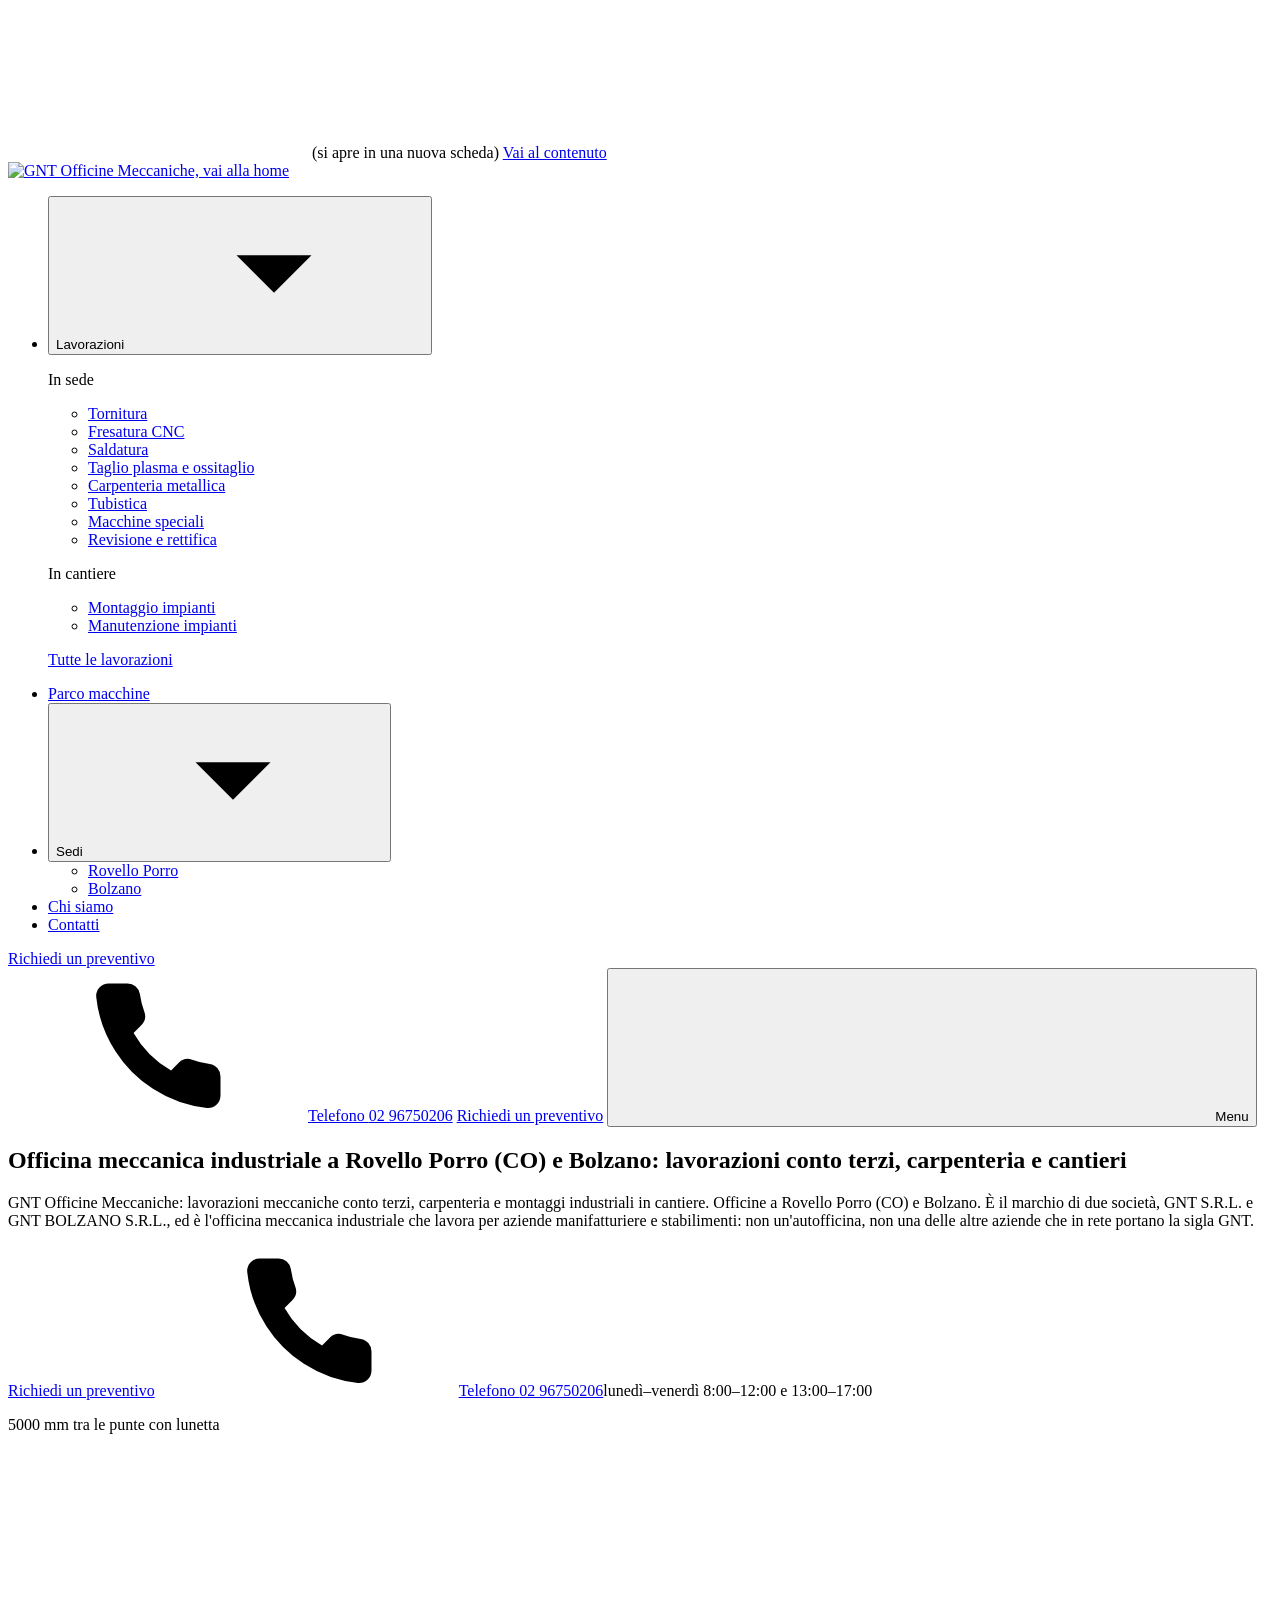
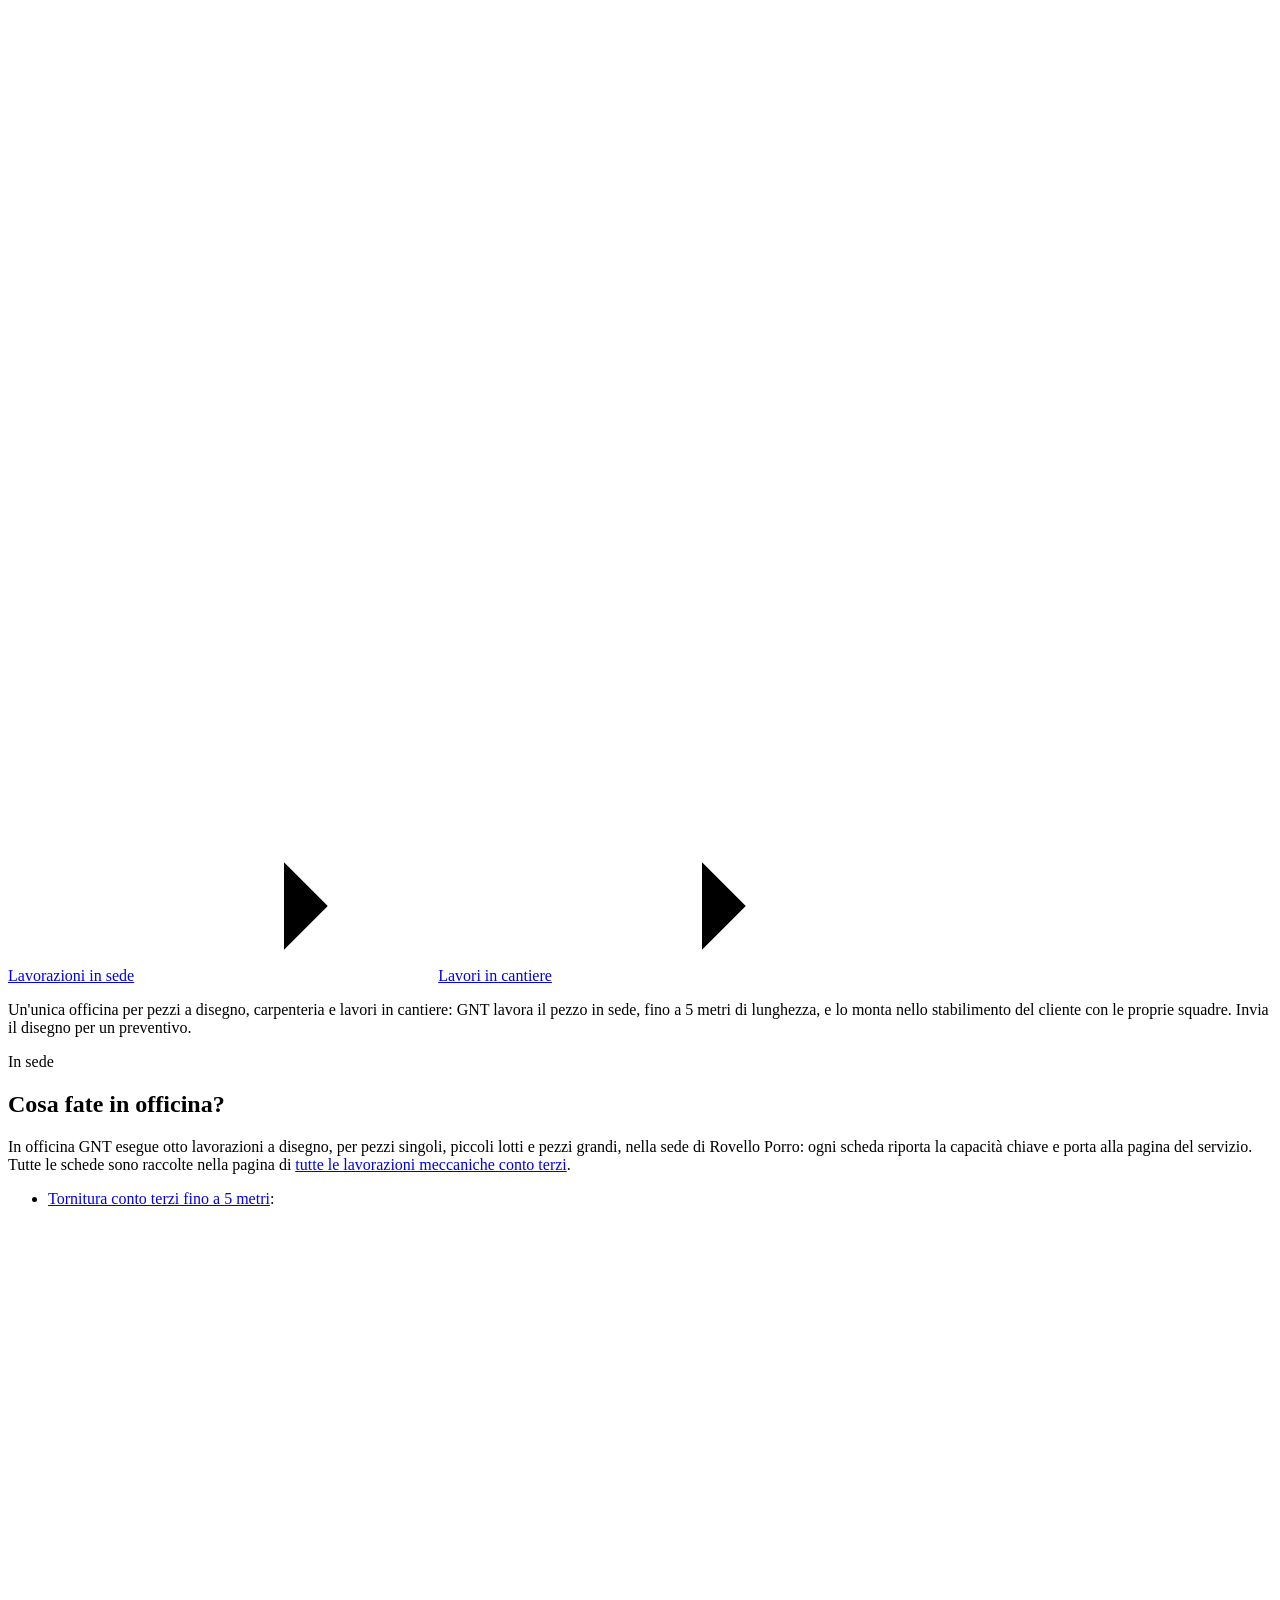
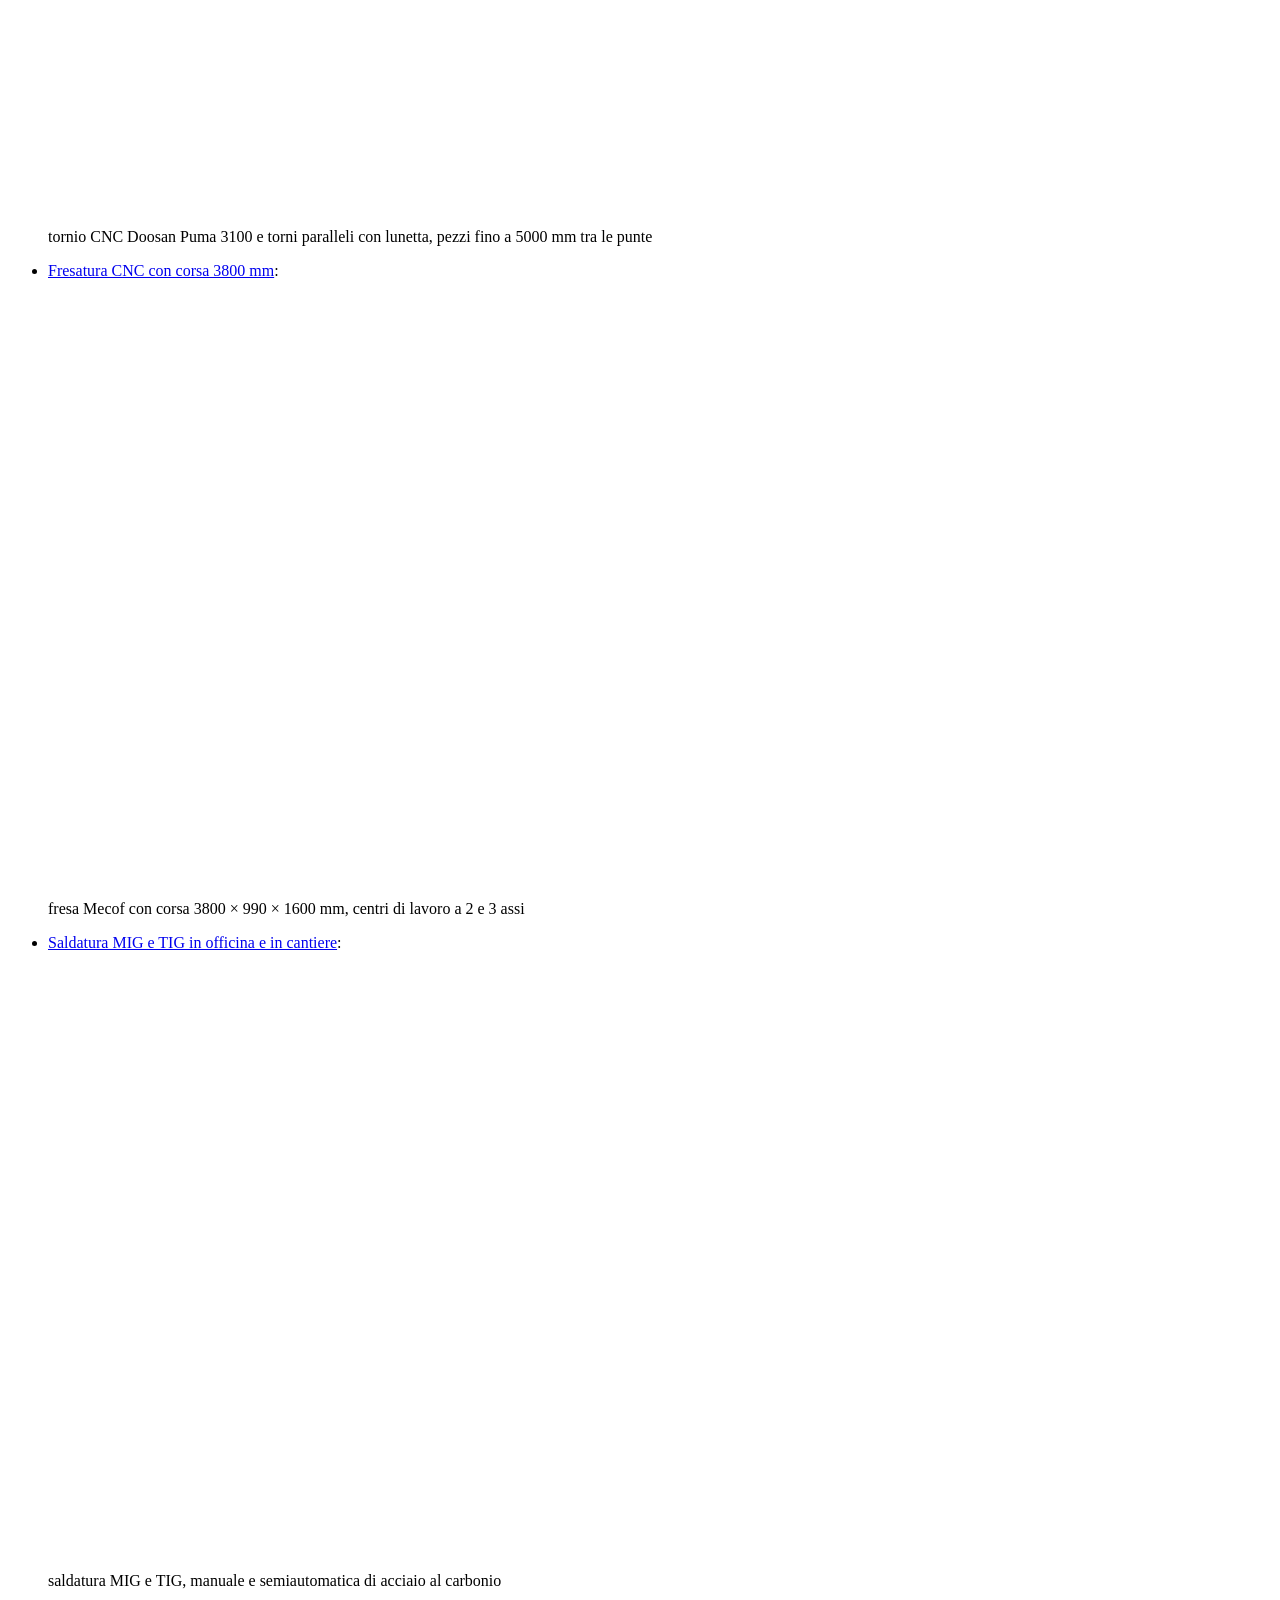
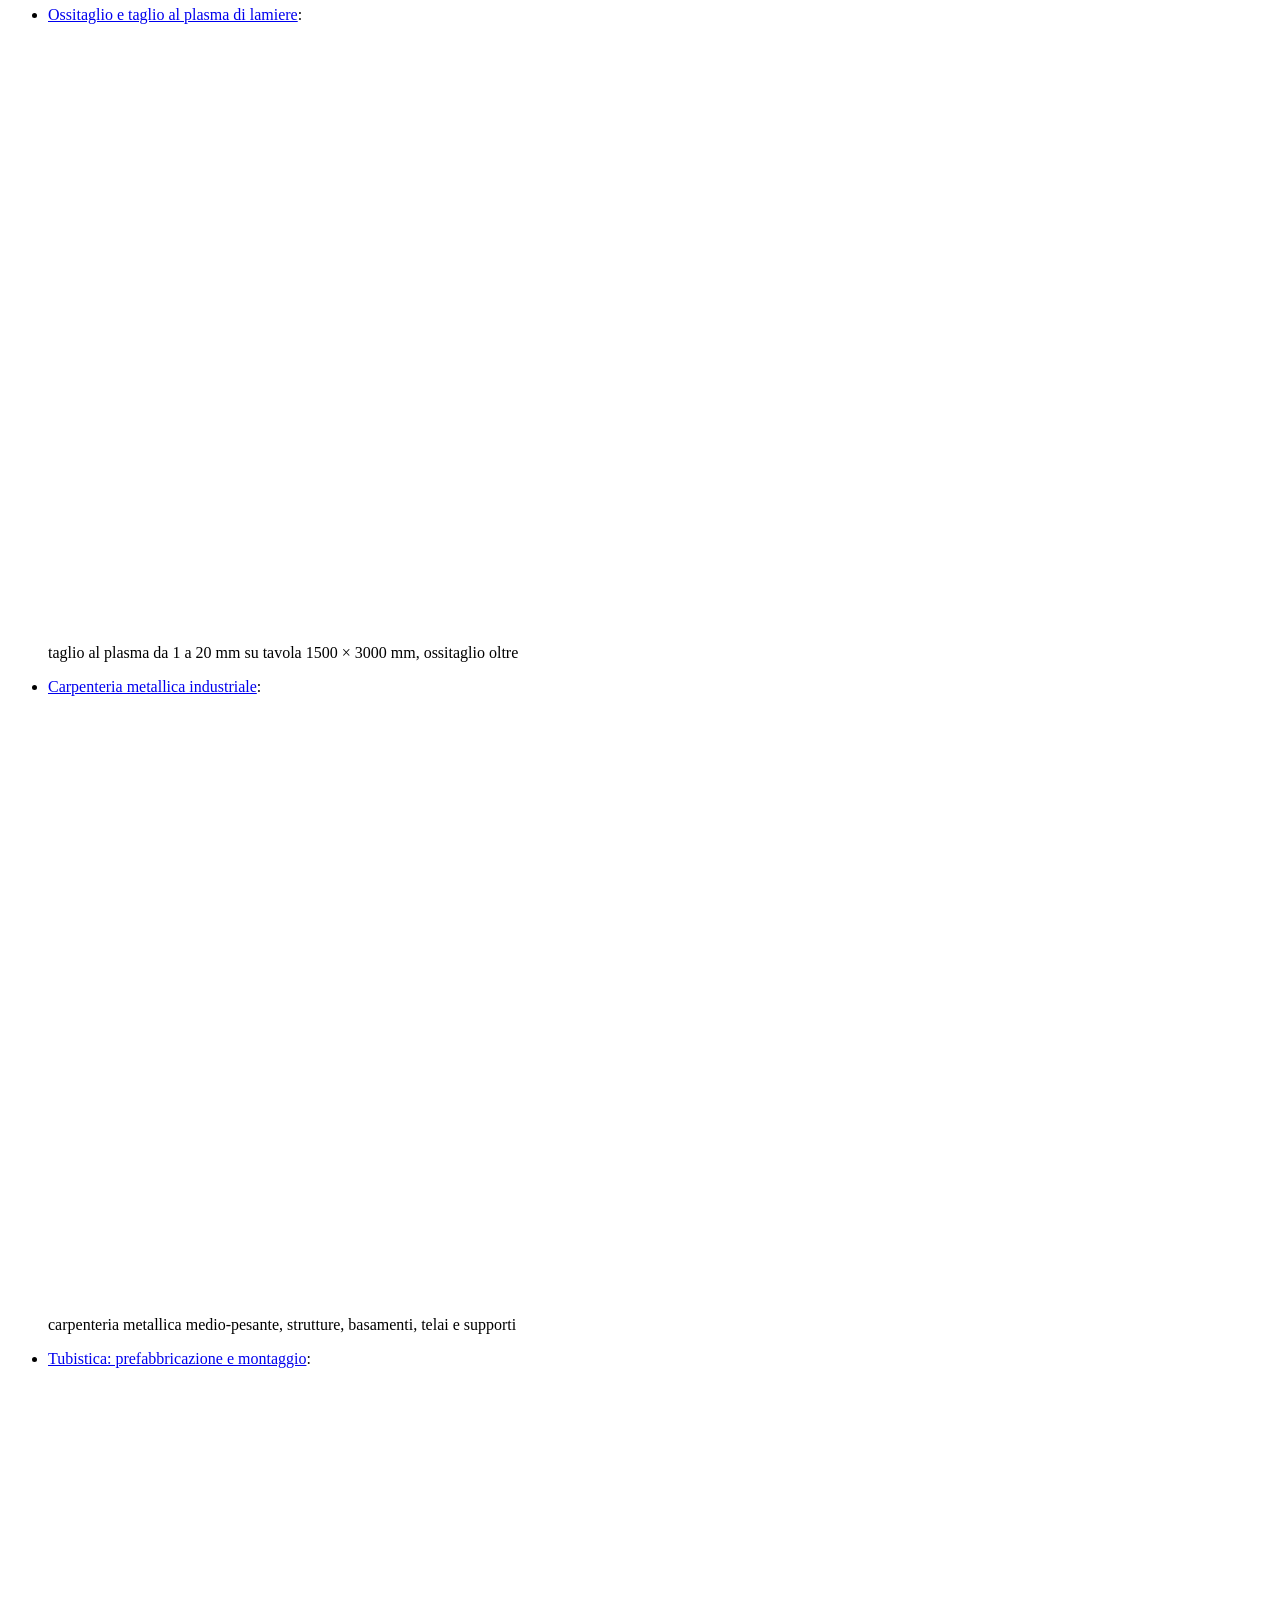
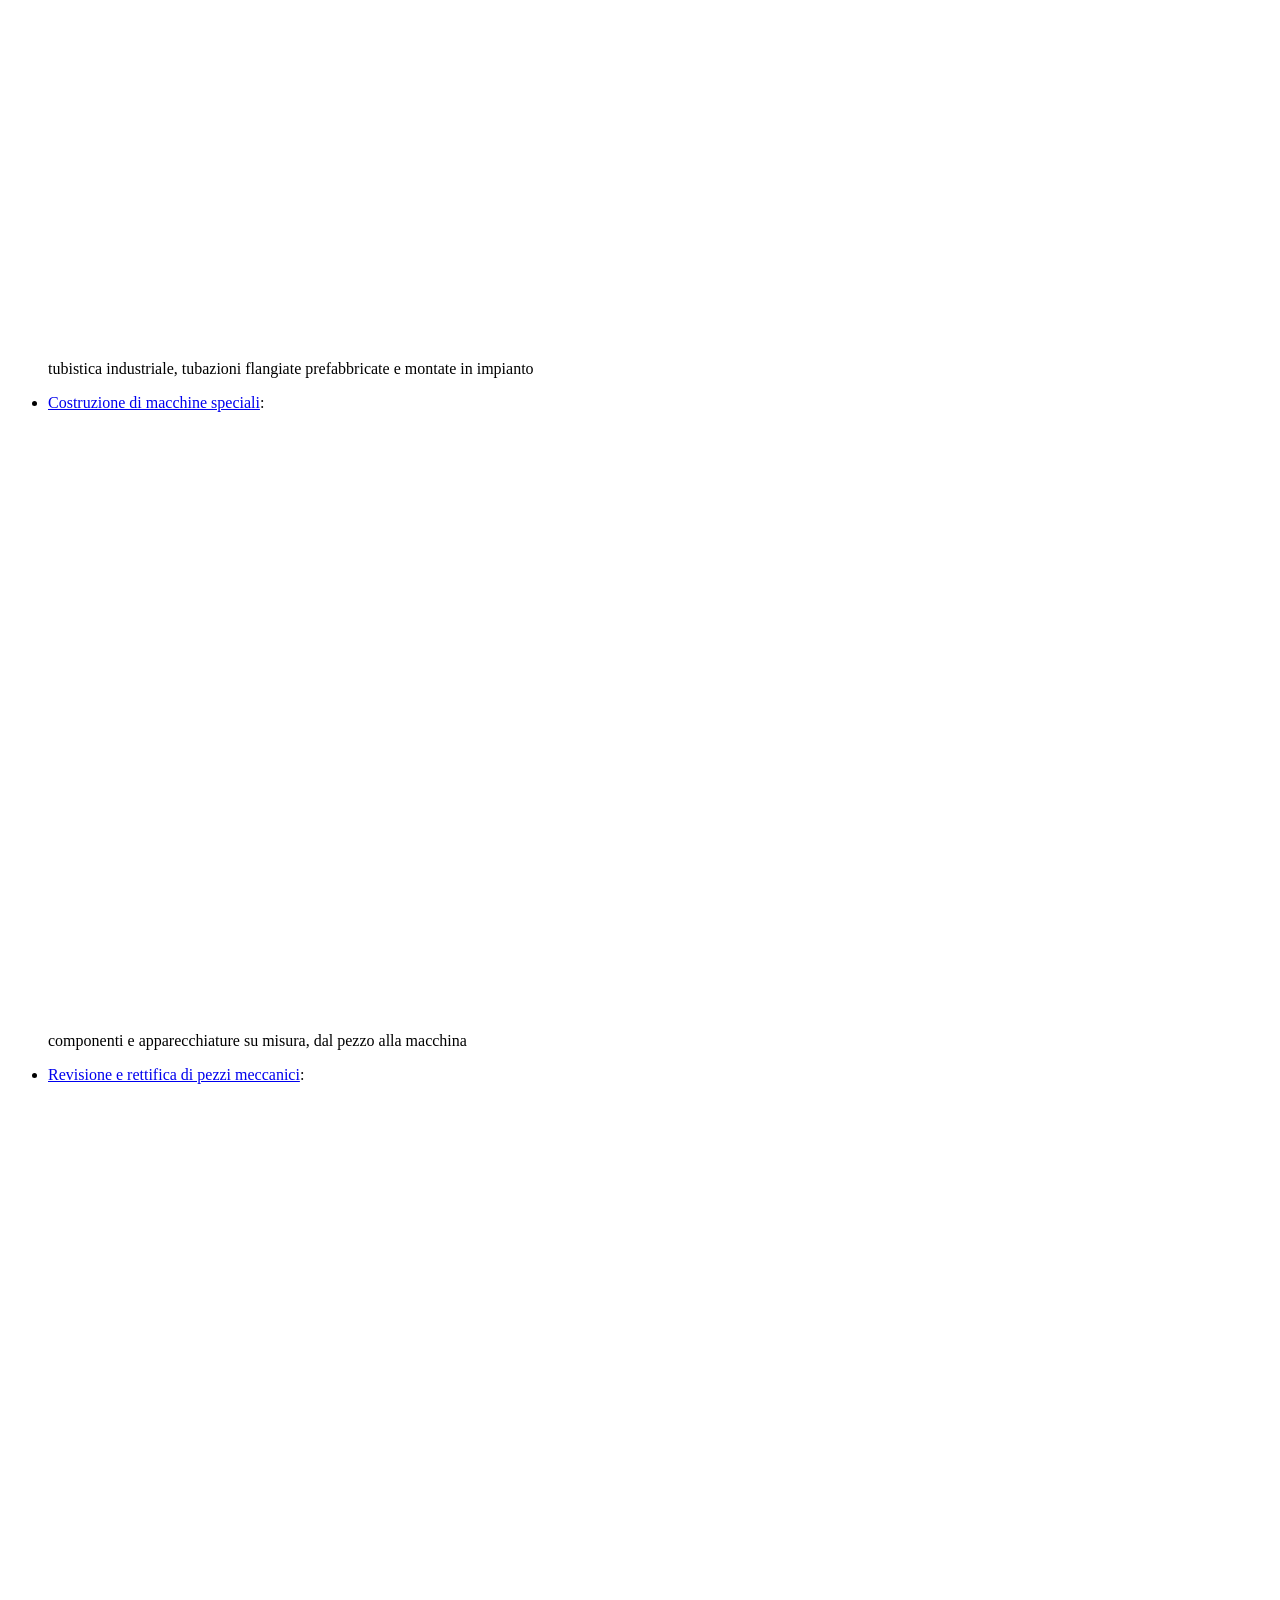
==== index.html @ 83cf82ce "Anteprima dei mockup di GNT Officine Meccaniche: cinque pagine tipo Co-Authored-By: Claude Opus 5.5 " ====
<!doctype html>
<html lang="it">
<head>
<meta charset="utf-8">
<meta name="viewport" content="width=device-width, initial-scale=1">
<title>GNT Officine Meccaniche, meccanica industriale Como-Bolzano</title>
<meta name="description" content="GNT Officine Meccaniche: lavorazioni meccaniche conto terzi, carpenteria e montaggi in cantiere. Officine a Rovello Porro (CO) e Bolzano. Chiedi un preventivo.">
<meta name="robots" content="noindex, nofollow">
<link rel="canonical" href="/gnt-anteprima/">
<meta property="og:title" content="GNT Officine Meccaniche, meccanica industriale Como-Bolzano">
<meta property="og:description" content="GNT Officine Meccaniche: lavorazioni meccaniche conto terzi, carpenteria e montaggi in cantiere. Officine a Rovello Porro (CO) e Bolzano. Chiedi un preventivo.">
<meta property="og:type" content="website">
<meta property="og:url" content="/gnt-anteprima/">
<meta property="og:locale" content="it_IT">
<meta property="og:site_name" content="GNT Officine Meccaniche">
<meta property="og:image" content="/gnt-anteprima/img/og/aziendale.jpg">
<meta property="og:image:alt" content="GNT Officine Meccaniche, Rovello Porro e Bolzano">
<meta name="twitter:card" content="summary_large_image">
<link rel="icon" href="/gnt-anteprima/img/favicon.ico" sizes="32x32">
<link rel="icon" href="/gnt-anteprima/img/favicon.svg" type="image/svg+xml">
<link rel="apple-touch-icon" href="/gnt-anteprima/img/apple-touch-icon.png">
<meta name="theme-color" content="#231F20">
<link rel="describedby" href="/gnt-anteprima/llms.txt">
<link rel="preload" href="/gnt-anteprima/font/mona-sans-200-900.woff2" as="font" type="font/woff2" crossorigin>
<link rel="preload" href="/gnt-anteprima/font/inter-400-600.woff2" as="font" type="font/woff2" crossorigin>
<link rel="stylesheet" href="/gnt-anteprima/stile.css">
<script src="/gnt-anteprima/mockup.js" defer></script>
</head>
<body>
<svg class="icone-sprite" aria-hidden="true" focusable="false" xmlns="http://www.w3.org/2000/svg">
<symbol id="i-phone" viewBox="0 0 24 24"><path d="M22 16.92v3a2 2 0 0 1-2.18 2 19.79 19.79 0 0 1-8.63-3.07 19.5 19.5 0 0 1-6-6 19.79 19.79 0 0 1-3.07-8.67A2 2 0 0 1 4.11 2h3a2 2 0 0 1 2 1.72 12.84 12.84 0 0 0 .7 2.81 2 2 0 0 1-.45 2.11L8.09 9.91a16 16 0 0 0 6 6l1.27-1.27a2 2 0 0 1 2.11-.45 12.84 12.84 0 0 0 2.81.7A2 2 0 0 1 22 16.92z"/></symbol>
<symbol id="i-mail" viewBox="0 0 24 24"><rect width="20" height="16" x="2" y="4" rx="2"/><path d="m22 7-8.97 5.7a1.94 1.94 0 0 1-2.06 0L2 7"/></symbol>
<symbol id="i-map-pin" viewBox="0 0 24 24"><path d="M20 10c0 6-8 12-8 12s-8-6-8-12a8 8 0 0 1 16 0Z"/><circle cx="12" cy="10" r="3"/></symbol>
<symbol id="i-clock" viewBox="0 0 24 24"><circle cx="12" cy="12" r="10"/><polyline points="12 6 12 12 16 14"/></symbol>
<symbol id="i-arrow-right" viewBox="0 0 24 24"><path d="M5 12h14"/><path d="m12 5 7 7-7 7"/></symbol>
<symbol id="i-chevron-down" viewBox="0 0 24 24"><path d="m6 9 6 6 6-6"/></symbol>
<symbol id="i-menu" viewBox="0 0 24 24"><line x1="4" x2="20" y1="12" y2="12"/><line x1="4" x2="20" y1="6" y2="6"/><line x1="4" x2="20" y1="18" y2="18"/></symbol>
<symbol id="i-x" viewBox="0 0 24 24"><path d="M18 6 6 18"/><path d="m6 6 12 12"/></symbol>
<symbol id="i-play" viewBox="0 0 24 24"><polygon points="6 3 20 12 6 21 6 3"/></symbol>
<symbol id="i-pause" viewBox="0 0 24 24"><rect x="14" y="4" width="4" height="16" rx="1"/><rect x="6" y="4" width="4" height="16" rx="1"/></symbol>
<symbol id="i-star" viewBox="0 0 24 24"><polygon points="12 2 15.09 8.26 22 9.27 17 14.14 18.18 21.02 12 17.77 5.82 21.02 7 14.14 2 9.27 8.91 8.26 12 2"/></symbol>
<symbol id="i-paperclip" viewBox="0 0 24 24"><path d="m21.44 11.05-9.19 9.19a6 6 0 0 1-8.49-8.49l8.57-8.57A4 4 0 1 1 18 8.84l-8.59 8.57a2 2 0 0 1-2.83-2.83l8.49-8.48"/></symbol>
<symbol id="i-check" viewBox="0 0 24 24"><path d="M20 6 9 17l-5-5"/></symbol>
<symbol id="i-alert-circle" viewBox="0 0 24 24"><circle cx="12" cy="12" r="10"/><line x1="12" x2="12" y1="8" y2="12"/><line x1="12" x2="12.01" y1="16" y2="16"/></symbol>
<symbol id="i-external-link" viewBox="0 0 24 24"><path d="M15 3h6v6"/><path d="M10 14 21 3"/><path d="M18 13v6a2 2 0 0 1-2 2H5a2 2 0 0 1-2-2V8a2 2 0 0 1 2-2h6"/></symbol>
</svg>
<span id="nuova-scheda" class="visivamente-nascosto">(si apre in una nuova scheda)</span>
<a class="vai-al-contenuto" href="#contenuto">Vai al contenuto</a>
<header class="intestazione">
  <div class="contenitore intestazione__barra">
    <a class="intestazione__simbolo" href="/gnt-anteprima/"><img src="/gnt-anteprima/img/gnt-simbolo-negativo.svg" alt="GNT Officine Meccaniche, vai alla home" width="82" height="32"></a>
    <nav class="intestazione__nav" id="menu-principale" aria-label="Navigazione principale">
      <ul class="intestazione__voci" role="list">
        <li class="intestazione__voce">
          <button type="button" class="intestazione__apri" aria-expanded="false" aria-controls="pannello-lavorazioni">Lavorazioni<svg class="icona" aria-hidden="true"><use href="#i-chevron-down"/></svg></button>
          <div class="intestazione__pannello" id="pannello-lavorazioni">
            <div class="intestazione__gruppo">
              <p class="etichetta etichetta--famiglia" data-famiglia="sede">In sede</p>
              <ul role="list">
                <li><a href="/gnt-anteprima/tornitura/" data-famiglia="sede">Tornitura</a></li>
                <li><a href="/gnt-anteprima/fresatura-cnc/" data-famiglia="sede">Fresatura CNC</a></li>
                <li><a href="/gnt-anteprima/saldatura/" data-famiglia="doppia">Saldatura</a></li>
                <li><a href="/gnt-anteprima/taglio-plasma-ossitaglio/" data-famiglia="sede">Taglio plasma e ossitaglio</a></li>
                <li><a href="/gnt-anteprima/carpenteria-metallica/" data-famiglia="sede">Carpenteria metallica</a></li>
                <li><a href="/gnt-anteprima/tubistica/" data-famiglia="doppia">Tubistica</a></li>
                <li><a href="/gnt-anteprima/macchine-speciali/" data-famiglia="sede">Macchine speciali</a></li>
                <li><a href="/gnt-anteprima/revisione-rettifica/" data-famiglia="sede">Revisione e rettifica</a></li>
              </ul>
            </div>
            <div class="intestazione__gruppo">
              <p class="etichetta etichetta--famiglia" data-famiglia="cantiere">In cantiere</p>
              <ul role="list">
                <li><a href="/gnt-anteprima/montaggio-impianti-industriali/" data-famiglia="cantiere">Montaggio impianti</a></li>
                <li><a href="/gnt-anteprima/manutenzione-impianti-industriali/" data-famiglia="cantiere">Manutenzione impianti</a></li>
              </ul>
            </div>
            <p class="intestazione__tutte"><a href="/gnt-anteprima/lavorazioni-meccaniche/">Tutte le lavorazioni</a></p>
          </div>
        </li>
        <li class="intestazione__voce"><a href="/gnt-anteprima/parco-macchine/">Parco macchine</a></li>
        <li class="intestazione__voce">
          <button type="button" class="intestazione__apri" aria-expanded="false" aria-controls="tendina-sedi">Sedi<svg class="icona" aria-hidden="true"><use href="#i-chevron-down"/></svg></button>
          <div class="intestazione__tendina" id="tendina-sedi">
            <ul role="list">
              <li><a href="/gnt-anteprima/sedi/rovello-porro/">Rovello Porro</a></li>
              <li><a href="/gnt-anteprima/sedi/bolzano/">Bolzano</a></li>
            </ul>
          </div>
        </li>
        <li class="intestazione__voce"><a href="/gnt-anteprima/chi-siamo/">Chi siamo</a></li>
        <li class="intestazione__voce"><a href="/gnt-anteprima/contatti/">Contatti</a></li>
      </ul>
      <a class="pulsante pulsante--primario intestazione__preventivo-menu" href="/gnt-anteprima/preventivo/" data-track="preventivo" data-posizione="intestazione">Richiedi un preventivo</a>
    </nav>
    <div class="intestazione__azioni">
      <a class="pulsante pulsante--telefono intestazione__telefono" href="tel:+390296750206" data-track="telefono" data-sede="rovello-porro" data-posizione="intestazione"><svg class="icona" aria-hidden="true"><use href="#i-phone"/></svg><span class="visivamente-nascosto">Telefono </span>02 96750206</a>
      <a class="pulsante pulsante--primario intestazione__preventivo" href="/gnt-anteprima/preventivo/" data-track="preventivo" data-posizione="intestazione">Richiedi un preventivo</a>
      <button class="intestazione__menu" type="button" aria-expanded="false" aria-controls="menu-principale"><svg class="icona icona--apri" aria-hidden="true"><use href="#i-menu"/></svg><svg class="icona icona--chiudi" aria-hidden="true"><use href="#i-x"/></svg><span class="intestazione__menu-testo">Menu</span></button>
    </div>
  </div>
</header>
<main id="contenuto">
  <section class="hero hero--home hero--banda" aria-labelledby="titolo-pagina">
    <div class="contenitore hero__testa">
      <h1 class="hero__titolo" id="titolo-pagina">Officina meccanica industriale a Rovello Porro (CO) e Bolzano: lavorazioni conto terzi, carpenteria e cantieri</h1>
      <div class="hero__riga">
        <div class="hero__apertura">
          <p>GNT Officine Meccaniche: lavorazioni meccaniche conto terzi, carpenteria e montaggi industriali in cantiere. Officine a Rovello Porro (CO) e Bolzano. È il marchio di due società, GNT S.R.L. e GNT BOLZANO S.R.L., ed è l'officina meccanica industriale che lavora per aziende manifatturiere e stabilimenti: non un'autofficina, non una delle altre aziende che in rete portano la sigla GNT.</p>
        </div>
        <div class="hero__azione">
          <div class="inviti">
            <a class="pulsante pulsante--primario" href="/gnt-anteprima/preventivo/" data-track="preventivo" data-posizione="hero">Richiedi un preventivo</a>
            <span class="inviti__telefono"><a class="pulsante pulsante--telefono" href="tel:+390296750206" data-track="telefono" data-sede="rovello-porro" data-posizione="hero"><svg class="icona" aria-hidden="true"><use href="#i-phone"/></svg><span class="visivamente-nascosto">Telefono </span>02 96750206</a><span class="inviti__nota">lunedì–venerdì 8:00–12:00 e 13:00–17:00</span></span>
          </div>
          <p class="hero__prova"><span class="hero__numero">5000 <span class="unita">mm</span></span> <span class="hero__didascalia">tra le punte con lunetta</span></p>
        </div>
      </div>
    </div>
    <div class="contenitore hero__media">
      <div class="hero__banda">
        <picture>
          <source media="(min-width: 768px)" srcset="/gnt-anteprima/img/generata-taglio-plasma-scintille-lamiera-21x9-1200.webp 1200w, /gnt-anteprima/img/generata-taglio-plasma-scintille-lamiera-21x9-1600.webp 1600w, /gnt-anteprima/img/generata-taglio-plasma-scintille-lamiera-21x9-1920.webp 1920w" sizes="(min-width: 1360px) 1296px, calc(100vw - 4rem)" width="1920" height="823">
          <img src="/gnt-anteprima/img/generata-taglio-plasma-scintille-lamiera-16x9-800.webp" srcset="/gnt-anteprima/img/generata-taglio-plasma-scintille-lamiera-16x9-400.webp 400w, /gnt-anteprima/img/generata-taglio-plasma-scintille-lamiera-16x9-800.webp 800w" sizes="calc(100vw - 2rem)" width="800" height="450" alt="Torcia del taglio al plasma che avanza su una lamiera tra le scintille" loading="eager" fetchpriority="high">
        </picture>
        <video class="hero__video" muted loop playsinline preload="none" aria-hidden="true" data-webm="/gnt-anteprima/video/taglio-plasma-scintille-lamiera-1280.webm" data-mp4="/gnt-anteprima/video/taglio-plasma-scintille-lamiera-1280.mp4"></video>
        <button type="button" class="pulsante pulsante--icona hero__pausa" aria-label="Metti in pausa il video" aria-pressed="false" data-pausa="Metti in pausa il video" data-riprendi="Riprendi il video" hidden><svg class="icona icona--pausa" aria-hidden="true"><use href="#i-pause"/></svg><svg class="icona icona--riprendi" aria-hidden="true" hidden><use href="#i-play"/></svg></button>
      </div>
      <div class="inviti inviti--percorsi">
        <a class="pulsante pulsante--percorso" href="/gnt-anteprima/lavorazioni-meccaniche/" data-famiglia="sede">Lavorazioni in sede<svg class="icona" aria-hidden="true"><use href="#i-arrow-right"/></svg></a>
        <a class="pulsante pulsante--percorso" href="/gnt-anteprima/montaggio-impianti-industriali/" data-famiglia="cantiere">Lavori in cantiere<svg class="icona" aria-hidden="true"><use href="#i-arrow-right"/></svg></a>
      </div>
    </div>
  </section>

  <div class="sezione prosa--frase">
    <div class="contenitore">
      <p class="prosa__frase" data-rivela><span class="parola">Un'unica</span> <span class="parola">officina</span> <span class="parola">per</span> <span class="parola">pezzi</span> <span class="parola">a</span> <span class="parola">disegno,</span> <span class="parola">carpenteria</span> <span class="parola">e</span> <span class="parola">lavori</span> <span class="parola">in</span> <span class="parola">cantiere:</span> <span class="parola">GNT</span> <span class="parola">lavora</span> <span class="parola">il</span> <span class="parola">pezzo</span> <span class="parola">in</span> <span class="parola">sede,</span> <span class="parola">fino</span> <span class="parola">a</span> <span class="parola">5 metri</span> <span class="parola">di</span> <span class="parola">lunghezza,</span> <span class="parola">e</span> <span class="parola">lo</span> <span class="parola">monta</span> <span class="parola">nello</span> <span class="parola">stabilimento</span> <span class="parola">del</span> <span class="parola">cliente</span> <span class="parola">con</span> <span class="parola">le</span> <span class="parola">proprie</span> <span class="parola">squadre.</span> <span class="parola">Invia</span> <span class="parola">il</span> <span class="parola">disegno</span> <span class="parola">per</span> <span class="parola">un</span> <span class="parola">preventivo.</span></p>
    </div>
  </div>

  <section class="sezione" aria-labelledby="sezione-officina">
    <div class="contenitore">
      <div class="sezione__testa">
        <p class="etichetta etichetta--famiglia" data-famiglia="sede">In sede</p>
        <h2 id="sezione-officina">Cosa fate in officina?</h2>
        <p class="sezione__intro">In officina GNT esegue otto lavorazioni a disegno, per pezzi singoli, piccoli lotti e pezzi grandi, nella sede di Rovello Porro: ogni scheda riporta la capacità chiave e porta alla pagina del servizio. Tutte le schede sono raccolte nella pagina di <a href="/gnt-anteprima/lavorazioni-meccaniche/">tutte le lavorazioni meccaniche conto terzi</a>.</p>
      </div>
      <div class="elenco-voci elenco-voci--fermo">
        <ul class="elenco-voci__lista" role="list">
          <li class="elenco-voci__voce" data-famiglia="sede">
            <a class="elenco-voci__titolo" href="/gnt-anteprima/tornitura/"><span class="elenco-voci__nome" data-copia="Tornitura conto terzi fino a 5 metri">Tornitura conto terzi fino a 5 metri</span></a><span class="visivamente-nascosto">: </span>
            <div class="elenco-voci__pannello">
              <img src="/gnt-anteprima/img/tornio-parallelo-x700-z5000-4x3-400.webp" srcset="/gnt-anteprima/img/tornio-parallelo-x700-z5000-4x3-400.webp 400w, /gnt-anteprima/img/tornio-parallelo-x700-z5000-4x3-800.webp 800w" sizes="(min-width: 1200px) 440px, (min-width: 768px) 11rem, 6rem" width="800" height="600" alt="Tornio parallelo con visualizzatore, corsa 5000 mm con lunetta, nell'officina di Rovello Porro" loading="lazy" decoding="async">
              <p class="elenco-voci__dato">tornio CNC Doosan Puma 3100 e torni paralleli con lunetta, pezzi fino a 5000 mm tra le punte</p>
            </div>
          </li>
          <li class="elenco-voci__voce" data-famiglia="sede">
            <a class="elenco-voci__titolo" href="/gnt-anteprima/fresatura-cnc/"><span class="elenco-voci__nome" data-copia="Fresatura CNC con corsa 3800 mm">Fresatura CNC con corsa 3800 mm</span></a><span class="visivamente-nascosto">: </span>
            <div class="elenco-voci__pannello">
              <img src="/gnt-anteprima/img/componente-meccanico-fresato-dettaglio-4x3-400.webp" srcset="/gnt-anteprima/img/componente-meccanico-fresato-dettaglio-4x3-400.webp 400w, /gnt-anteprima/img/componente-meccanico-fresato-dettaglio-4x3-800.webp 800w" sizes="(min-width: 1200px) 440px, (min-width: 768px) 11rem, 6rem" width="800" height="600" alt="Componente meccanico fresato a croce con foro centrale sul banco dell'officina GNT di Rovello Porro" loading="lazy" decoding="async">
              <p class="elenco-voci__dato">fresa Mecof con corsa 3800 × 990 × 1600 mm, centri di lavoro a 2 e 3 assi</p>
            </div>
          </li>
          <li class="elenco-voci__voce" data-famiglia="doppia">
            <a class="elenco-voci__titolo" href="/gnt-anteprima/saldatura/"><span class="elenco-voci__nome" data-copia="Saldatura MIG e TIG in officina e in cantiere">Saldatura MIG e TIG in officina e in cantiere</span></a><span class="visivamente-nascosto">: </span>
            <div class="elenco-voci__pannello">
              <img src="/gnt-anteprima/img/generata-saldatura-mig-giunto-telaio-acciaio-4x3-400.webp" srcset="/gnt-anteprima/img/generata-saldatura-mig-giunto-telaio-acciaio-4x3-400.webp 400w, /gnt-anteprima/img/generata-saldatura-mig-giunto-telaio-acciaio-4x3-800.webp 800w" sizes="(min-width: 1200px) 440px, (min-width: 768px) 11rem, 6rem" width="800" height="600" alt="Saldatura MIG del giunto di un telaio in acciaio al carbonio in officina" loading="lazy" decoding="async">
              <p class="elenco-voci__dato">saldatura MIG e TIG, manuale e semiautomatica di acciaio al carbonio</p>
            </div>
          </li>
          <li class="elenco-voci__voce" data-famiglia="sede">
            <a class="elenco-voci__titolo" href="/gnt-anteprima/taglio-plasma-ossitaglio/"><span class="elenco-voci__nome" data-copia="Ossitaglio e taglio al plasma di lamiere">Ossitaglio e taglio al plasma di lamiere</span></a><span class="visivamente-nascosto">: </span>
            <div class="elenco-voci__pannello">
              <img src="/gnt-anteprima/img/generata-taglio-plasma-pezzi-lamiera-su-tavola-4x3-400.webp" srcset="/gnt-anteprima/img/generata-taglio-plasma-pezzi-lamiera-su-tavola-4x3-400.webp 400w, /gnt-anteprima/img/generata-taglio-plasma-pezzi-lamiera-su-tavola-4x3-800.webp 800w" sizes="(min-width: 1200px) 440px, (min-width: 768px) 11rem, 6rem" width="800" height="600" alt="Pezzi di lamiera spessa appena tagliati al plasma sulla tavola di taglio" loading="lazy" decoding="async">
              <p class="elenco-voci__dato">taglio al plasma da 1 a 20 mm su tavola 1500 × 3000 mm, ossitaglio oltre</p>
            </div>
          </li>
          <li class="elenco-voci__voce" data-famiglia="sede">
            <a class="elenco-voci__titolo" href="/gnt-anteprima/carpenteria-metallica/"><span class="elenco-voci__nome" data-copia="Carpenteria metallica industriale">Carpenteria metallica industriale</span></a><span class="visivamente-nascosto">: </span>
            <div class="elenco-voci__pannello">
              <img src="/gnt-anteprima/img/generata-carpenteria-basamento-travi-saldate-4x3-400.webp" srcset="/gnt-anteprima/img/generata-carpenteria-basamento-travi-saldate-4x3-400.webp 400w, /gnt-anteprima/img/generata-carpenteria-basamento-travi-saldate-4x3-800.webp 800w" sizes="(min-width: 1200px) 440px, (min-width: 768px) 11rem, 6rem" width="800" height="600" alt="Basamento in travi d'acciaio saldate e verniciate di fondo, su cavalletti in officina" loading="lazy" decoding="async">
              <p class="elenco-voci__dato">carpenteria metallica medio-pesante, strutture, basamenti, telai e supporti</p>
            </div>
          </li>
          <li class="elenco-voci__voce" data-famiglia="doppia">
            <a class="elenco-voci__titolo" href="/gnt-anteprima/tubistica/"><span class="elenco-voci__nome" data-copia="Tubistica: prefabbricazione e montaggio">Tubistica: prefabbricazione e montaggio</span></a><span class="visivamente-nascosto">: </span>
            <div class="elenco-voci__pannello">
              <img src="/gnt-anteprima/img/tubistica-tubazioni-flangiate-4x3-400.webp" srcset="/gnt-anteprima/img/tubistica-tubazioni-flangiate-4x3-400.webp 400w, /gnt-anteprima/img/tubistica-tubazioni-flangiate-4x3-763.webp 763w" sizes="(min-width: 1200px) 440px, (min-width: 768px) 11rem, 6rem" width="763" height="572" alt="Tubazioni flangiate prefabbricate in officina, pronte per il montaggio" loading="lazy" decoding="async">
              <p class="elenco-voci__dato">tubistica industriale, tubazioni flangiate prefabbricate e montate in impianto</p>
            </div>
          </li>
          <li class="elenco-voci__voce" data-famiglia="sede">
            <a class="elenco-voci__titolo" href="/gnt-anteprima/macchine-speciali/"><span class="elenco-voci__nome" data-copia="Costruzione di macchine speciali">Costruzione di macchine speciali</span></a><span class="visivamente-nascosto">: </span>
            <div class="elenco-voci__pannello">
              <img src="/gnt-anteprima/img/generata-gruppo-meccanico-su-misura-in-montaggio-4x3-400.webp" srcset="/gnt-anteprima/img/generata-gruppo-meccanico-su-misura-in-montaggio-4x3-400.webp 400w, /gnt-anteprima/img/generata-gruppo-meccanico-su-misura-in-montaggio-4x3-800.webp 800w" sizes="(min-width: 1200px) 440px, (min-width: 768px) 11rem, 6rem" width="800" height="600" alt="Gruppo meccanico su misura in montaggio sul banco: telaio lavorato, guide lineari, albero e supporti" loading="lazy" decoding="async">
              <p class="elenco-voci__dato">componenti e apparecchiature su misura, dal pezzo alla macchina</p>
            </div>
          </li>
          <li class="elenco-voci__voce" data-famiglia="sede">
            <a class="elenco-voci__titolo" href="/gnt-anteprima/revisione-rettifica/"><span class="elenco-voci__nome" data-copia="Revisione e rettifica di pezzi meccanici">Revisione e rettifica di pezzi meccanici</span></a><span class="visivamente-nascosto">: </span>
            <div class="elenco-voci__pannello">
              <img src="/gnt-anteprima/img/generata-revisione-albero-rettificato-comparatore-4x3-400.webp" srcset="/gnt-anteprima/img/generata-revisione-albero-rettificato-comparatore-4x3-400.webp 400w, /gnt-anteprima/img/generata-revisione-albero-rettificato-comparatore-4x3-800.webp 800w" sizes="(min-width: 1200px) 440px, (min-width: 768px) 11rem, 6rem" width="800" height="600" alt="Albero revisionato con il tratto del cuscinetto rettificato a specchio, controllato con il comparatore" loading="lazy" decoding="async">
              <p class="elenco-voci__dato">alberi, boccole e sedi usurati ripristinati o rifatti</p>
            </div>
          </li>
        </ul>
      </div>
    </div>
  </section>

  <section class="sezione campitura--cantiere griglia-schede--campitura" data-famiglia="cantiere" aria-labelledby="sezione-cantiere">
    <div class="contenitore">
      <p class="griglia-schede__famiglia">In cantiere</p>
      <div class="griglia-schede__corpo">
        <div class="griglia-schede__testa">
          <h2 id="sezione-cantiere">Venite nel mio stabilimento?</h2>
          <div class="prosa"><p>Sì: in cantiere le squadre GNT montano, smontano e mantengono impianti industriali, partendo da Rovello Porro per la Lombardia e il Nord Italia e da Bolzano per l'Alto Adige e il Trentino. L'officina resta dietro al cantiere per rifare i pezzi.</p></div>
        </div>
        <ul class="griglia-schede__voci" role="list">
          <li><strong>Montaggio e smontaggio di impianti industriali</strong><span class="visivamente-nascosto">: </span><span>montaggio di impianti industriali, linee e macchinari, trasferimenti, montaggi meccanici di carpenterie e tubazioni</span></li>
          <li><strong>Manutenzione meccanica di impianti</strong><span class="visivamente-nascosto">: </span><span>manutenzione industriale programmata e su guasto, installazione di apparecchiature</span></li>
        </ul>
      </div>
      <ul class="griglia-schede__schede" role="list">
        <li><article class="scheda scheda--sfalsata">
          <img class="scheda__foto" src="/gnt-anteprima/img/generata-montaggio-linea-di-produzione-stabilimento-cliente-3x4-400.webp" srcset="/gnt-anteprima/img/generata-montaggio-linea-di-produzione-stabilimento-cliente-3x4-400.webp 400w, /gnt-anteprima/img/generata-montaggio-linea-di-produzione-stabilimento-cliente-3x4-800.webp 800w" sizes="(min-width: 1200px) 324px, (min-width: 768px) 30vw, 45vw" width="800" height="1067" alt="Montatori al lavoro su una linea in uno stabilimento del cliente" loading="lazy" decoding="async">
          <div class="scheda__corpo"><h3 class="scheda__titolo"><a href="/gnt-anteprima/montaggio-impianti-industriali/">Montaggio e smontaggio di impianti industriali</a></h3></div>
        </article></li>
        <li><article class="scheda scheda--sfalsata">
          <img class="scheda__foto" src="/gnt-anteprima/img/generata-manutenzione-meccanica-tecnico-su-macchinario-industriale-3x4-400.webp" srcset="/gnt-anteprima/img/generata-manutenzione-meccanica-tecnico-su-macchinario-industriale-3x4-400.webp 400w, /gnt-anteprima/img/generata-manutenzione-meccanica-tecnico-su-macchinario-industriale-3x4-788.webp 788w" sizes="(min-width: 1200px) 324px, (min-width: 768px) 30vw, 45vw" width="788" height="1051" alt="" loading="lazy" decoding="async">
          <div class="scheda__corpo"><h3 class="scheda__titolo"><a href="/gnt-anteprima/manutenzione-impianti-industriali/">Manutenzione meccanica di impianti</a></h3></div>
        </article></li>
        <li><article class="scheda scheda--sfalsata">
          <img class="scheda__foto" src="/gnt-anteprima/img/generata-montaggio-tubazioni-flangiate-in-impianto-3x4-400.webp" srcset="/gnt-anteprima/img/generata-montaggio-tubazioni-flangiate-in-impianto-3x4-400.webp 400w, /gnt-anteprima/img/generata-montaggio-tubazioni-flangiate-in-impianto-3x4-800.webp 800w" sizes="(min-width: 1200px) 324px, (min-width: 768px) 30vw, 45vw" width="800" height="1067" alt="" loading="lazy" decoding="async">
          <div class="scheda__corpo"><p class="scheda__testo">Saldatura e tubistica si fanno anche in cantiere, sull'impianto del cliente.</p></div>
        </article></li>
      </ul>
    </div>
  </section>

  <section class="sezione sezione--chiara numeri numeri--con-media" aria-labelledby="sezione-numeri">
    <div class="numeri__fascia" aria-hidden="true"><p class="numeri__fascia-riga">5000 <span class="unita">mm</span> · 700 <span class="unita">mm</span> · 1–20 <span class="unita">mm</span> · 5000 <span class="unita">mm</span> · 700 <span class="unita">mm</span> · 1–20 <span class="unita">mm</span> · 5000 <span class="unita">mm</span> · 700 <span class="unita">mm</span> · 1–20 <span class="unita">mm</span></p></div>
    <div class="contenitore">
      <div class="numeri__testa">
        <div class="sezione__testa">
          <p class="etichetta etichetta--sezione">Capacità</p>
          <h2 id="sezione-numeri">Pezzi fino a 5 metri: le macchine</h2>
          <p class="sezione__intro">Ogni capacità dichiarata da GNT ha la macchina che la prova, nell'officina di Rovello Porro. Quattro numeri, quattro macchine, tutte descritte con le loro corse nella pagina del <a href="/gnt-anteprima/parco-macchine/">parco macchine con le corse dichiarate</a>.</p>
        </div>
      </div>
      <ul class="numeri__voci" role="list">
        <li class="numeri__voce"><p><span class="numeri__valore">5000 <span class="unita">mm</span></span> <span class="numeri__testo"><span class="numeri__didascalia">tra le punte con lunetta:</span> <span class="numeri__prova">tornio parallelo con visualizzatore da 5000 mm</span></span></p></li>
        <li class="numeri__voce"><p><span class="numeri__valore">700 <span class="unita">mm</span></span> <span class="numeri__testo"><span class="numeri__didascalia">di diametro:</span> <span class="numeri__prova">asse X dello stesso tornio parallelo</span></span></p></li>
        <li class="numeri__voce numeri__voce--foto"><figure class="numeri__foto">
          <img src="/gnt-anteprima/img/fresa-mecof-controllo-selca-s4000-16x9-400.webp" srcset="/gnt-anteprima/img/fresa-mecof-controllo-selca-s4000-16x9-400.webp 400w, /gnt-anteprima/img/fresa-mecof-controllo-selca-s4000-16x9-800.webp 800w" sizes="(min-width: 1200px) 300px, (min-width: 768px) 22vw, calc(100vw - 2rem)" width="800" height="450" alt="Fresa a portale Mecof con controllo Selca S4000, corsa 3800 mm" loading="lazy" decoding="async">
          <figcaption>Fresa Mecof, corsa 3800 × 990 × 1600 mm, officina di Rovello Porro</figcaption>
        </figure><p><span class="numeri__valore numeri__valore--lungo">3800 × 990 × 1600 <span class="unita">mm</span></span> <span class="numeri__testo"><span class="numeri__didascalia">di corsa:</span> <span class="numeri__prova">fresa Mecof con controllo Selca S4000</span></span></p></li>
        <li class="numeri__voce"><p><span class="numeri__valore numeri__valore--lungo">Lamiere da 1 a 20 <span class="unita">mm</span></span> <span class="numeri__testo"><span class="numeri__didascalia">su tavola 1500 × 3000 mm:</span> <span class="numeri__prova">banco di taglio al plasma da 120 A</span></span></p></li>
      </ul>
    </div>
  </section>

  <section class="sezione sezione--chiara" aria-labelledby="sezione-settori">
    <div class="contenitore">
      <div class="sezione__testa">
        <p class="etichetta etichetta--sezione">Per chi</p>
        <h2 id="sezione-settori">Lavorate nel mio settore?</h2>
        <p class="sezione__intro">GNT lavora per cinque settori industriali; i nomi dei clienti si pubblicano solo con la loro autorizzazione scritta, e fino ad allora ogni referenza è un segnaposto dichiarato con il solo settore.</p>
      </div>
      <ul class="elenco-voci elenco-voci--due-colonne" role="list">
        <li><strong class="elenco-voci__etichetta">Siderurgia e acciaierie</strong><span class="visivamente-nascosto">: </span><span class="elenco-voci__descrizione">tornitura, fresatura, montaggi e manutenzione di impianti</span></li>
        <li><strong class="elenco-voci__etichetta">Componenti automotive</strong><span class="visivamente-nascosto">: </span><span class="elenco-voci__descrizione">tornitura e fresatura di pezzi a disegno</span></li>
        <li><strong class="elenco-voci__etichetta">Film plastici e packaging</strong><span class="visivamente-nascosto">: </span><span class="elenco-voci__descrizione">montaggi e manutenzione di impianti</span></li>
        <li><strong class="elenco-voci__etichetta">Sollevamento e movimentazione</strong><span class="visivamente-nascosto">: </span><span class="elenco-voci__descrizione">carpenteria e macchine speciali</span></li>
        <li><strong class="elenco-voci__etichetta">Costruttori di macchine e impianti</strong><span class="visivamente-nascosto">: </span><span class="elenco-voci__descrizione">carpenteria, macchine speciali, fresatura</span></li>
      </ul>
    </div>
  </section>

  <section class="sezione" aria-labelledby="sezione-societa">
    <div class="contenitore">
      <div class="sezione__testa">
        <p class="etichetta etichetta--sezione">Dove</p>
        <h2 id="sezione-societa">Due società, due officine</h2>
        <p class="sezione__intro">GNT Officine Meccaniche sono due società con due officine: GNT S.R.L. a Rovello Porro (CO), nell'area industriale di Saronno, e GNT BOLZANO S.R.L. a Bolzano. Le lavorazioni in officina viaggiano in tutta Italia; i cantieri partono dalla sede più vicina. Le due sono descritte nella pagina delle <a href="/gnt-anteprima/sedi/">due sedi</a>.</p>
      </div>
      <ul class="griglia-schede griglia-schede--2" role="list">
        <li><address class="contatti-sede contatti-sede--ridotto">
          <p class="contatti-sede__societa">GNT S.R.L.<span class="visivamente-nascosto">,</span></p>
          <p class="contatti-sede__nome"><a href="/gnt-anteprima/sedi/rovello-porro/">officina di Rovello Porro (CO)</a></p>
          <ul class="contatti-sede__dati" role="list">
            <li><svg class="icona" aria-hidden="true"><use href="#i-map-pin"/></svg><span>Via Giovanni Battista Grassi 5, 22070 Rovello Porro (CO)</span></li>
            <li><svg class="icona" aria-hidden="true"><use href="#i-phone"/></svg><span><span class="visivamente-nascosto">Telefono </span><a href="tel:+390296750206" data-track="telefono" data-sede="rovello-porro" data-posizione="dopo-prova">02 96750206</a></span></li>
            <li><svg class="icona" aria-hidden="true"><use href="#i-clock"/></svg><span>lunedì–venerdì 8:00–12:00 e 13:00–17:00</span></li>
          </ul>
        </address></li>
        <li><address class="contatti-sede contatti-sede--ridotto">
          <p class="contatti-sede__societa">GNT BOLZANO S.R.L.<span class="visivamente-nascosto">,</span></p>
          <p class="contatti-sede__nome"><a href="/gnt-anteprima/sedi/bolzano/">sede di Bolzano</a></p>
          <ul class="contatti-sede__dati" role="list">
            <li><svg class="icona" aria-hidden="true"><use href="#i-map-pin"/></svg><span>Via Louis Braille 12, 39100 Bolzano</span></li>
            <li><svg class="icona" aria-hidden="true"><use href="#i-mail"/></svg><span><span class="visivamente-nascosto">Email </span><a href="mailto:info@gntbolzano.com" data-track="email" data-sede="bolzano" data-posizione="dopo-prova">info@gntbolzano.com</a></span></li>
          </ul>
        </address></li>
      </ul>
      <div class="prosa griglia-schede__coda"><p>Chi è GNT, da quando e con quante persone è nella pagina su <a href="/gnt-anteprima/chi-siamo/">chi è GNT Officine Meccaniche</a>.</p></div>
    </div>
  </section>

  <section class="sezione sezione--chiara chiusura" aria-labelledby="sezione-chiusura">
    <div class="contenitore">
      <div class="chiusura__testa">
        <h2 id="sezione-chiusura">Come chiedere un preventivo</h2>
        <p class="chiusura__testo">Per rispondere GNT ha bisogno del disegno o delle foto del pezzo (PDF, DXF, STEP), del materiale, della quantità, delle tolleranze se critiche e della data di consegna desiderata; per i cantieri, luogo, tipo di impianto, periodo e foto. La richiesta arriva all'officina di Rovello Porro, che risponde per email o telefono in orario d'ufficio.</p>
      </div>
      <div class="chiusura__azione">
        <a class="pulsante pulsante--gigante" href="/gnt-anteprima/preventivo/" data-track="preventivo" data-posizione="fine-pagina"><span class="pulsante__testo">Richiedi un preventivo</span><span class="pulsante__tondo" aria-hidden="true"><svg class="icona"><use href="#i-arrow-right"/></svg></span></a>
        <div class="inviti">
          <a class="pulsante pulsante--telefono" href="tel:+390296750206" data-track="telefono" data-sede="rovello-porro" data-posizione="fine-pagina"><svg class="icona" aria-hidden="true"><use href="#i-phone"/></svg><span class="visivamente-nascosto">Telefono </span>02 96750206</a>
          <a class="pulsante pulsante--link" href="/gnt-anteprima/contatti/">Telefono, email e PEC</a>
          <p class="inviti__nota">lunedì–venerdì 8:00–12:00 e 13:00–17:00</p>
        </div>
        <p class="chiusura__prova"><span class="chiusura__numero">5000 <span class="unita">mm</span></span> <span class="chiusura__didascalia">tra le punte con lunetta</span></p>
      </div>
    </div>
  </section>
</main>
<footer class="pie-pagina sezione--chiara">
  <div class="contenitore pie-pagina__griglia">
    <div class="pie-pagina__logo"><img src="/gnt-anteprima/img/gnt-logo-colori.svg" alt="GNT Officine Meccaniche" width="177" height="80"></div>
    <div class="pie-pagina__societa">
      <p class="pie-pagina__etichetta">Le due società</p>
      <address>
        <span class="pie-pagina__ragione">GNT S.R.L.</span>
        <span>Via Giovanni Battista Grassi 5, 22070 Rovello Porro (CO)</span>
        <span class="pie-pagina__dato">tel. <a href="tel:+390296750206" data-track="telefono" data-sede="rovello-porro" data-posizione="piede">02 96750206</a></span>
        <span class="pie-pagina__dato"><a href="mailto:info@gntmeccanica.com" data-track="email" data-sede="rovello-porro" data-posizione="piede">info@gntmeccanica.com</a></span>
        <span class="pie-pagina__legale">P.IVA 03702720131</span>
        <span class="pie-pagina__legale">REA CO-328628</span>
        <span class="pie-pagina__legale">PEC gntsrlmeccanica@pec.it</span>
      </address>
      <address>
        <span class="pie-pagina__ragione">GNT BOLZANO S.R.L.</span>
        <span>Via Louis Braille 12, 39100 Bolzano</span>
        <span class="pie-pagina__dato"><a href="mailto:info@gntbolzano.com" data-track="email" data-sede="bolzano" data-posizione="piede">info@gntbolzano.com</a></span>
        <span class="pie-pagina__legale">P.IVA 03129960211</span>
        <span class="pie-pagina__legale">REA BZ-234580</span>
        <span class="pie-pagina__legale">PEC gntbolzanosrl@legalmail.it</span>
      </address>
    </div>
    <nav class="pie-pagina__nav" aria-label="Collegamenti del piè di pagina">
      <div class="pie-pagina__lavorazioni">
        <p class="pie-pagina__etichetta">Lavorazioni</p>
        <div class="pie-pagina__gruppo">
          <p class="etichetta etichetta--famiglia" data-famiglia="sede">In sede</p>
          <ul class="pie-pagina__lista" role="list">
            <li><a href="/gnt-anteprima/tornitura/" data-famiglia="sede">Tornitura</a></li>
            <li><a href="/gnt-anteprima/fresatura-cnc/" data-famiglia="sede">Fresatura CNC</a></li>
            <li><a href="/gnt-anteprima/saldatura/" data-famiglia="doppia">Saldatura</a></li>
            <li><a href="/gnt-anteprima/taglio-plasma-ossitaglio/" data-famiglia="sede">Taglio plasma e ossitaglio</a></li>
            <li><a href="/gnt-anteprima/carpenteria-metallica/" data-famiglia="sede">Carpenteria metallica</a></li>
            <li><a href="/gnt-anteprima/tubistica/" data-famiglia="doppia">Tubistica</a></li>
            <li><a href="/gnt-anteprima/macchine-speciali/" data-famiglia="sede">Macchine speciali</a></li>
            <li><a href="/gnt-anteprima/revisione-rettifica/" data-famiglia="sede">Revisione e rettifica</a></li>
          </ul>
        </div>
        <div class="pie-pagina__gruppo">
          <p class="etichetta etichetta--famiglia" data-famiglia="cantiere">In cantiere</p>
          <ul class="pie-pagina__lista" role="list">
            <li><a href="/gnt-anteprima/montaggio-impianti-industriali/" data-famiglia="cantiere">Montaggio impianti</a></li>
            <li><a href="/gnt-anteprima/manutenzione-impianti-industriali/" data-famiglia="cantiere">Manutenzione impianti</a></li>
          </ul>
        </div>
      </div>
      <div class="pie-pagina__sito">
        <p class="pie-pagina__etichetta">Il sito</p>
        <ul class="pie-pagina__lista" role="list">
          <li><a href="/gnt-anteprima/parco-macchine/">Parco macchine</a></li>
          <li><a href="/gnt-anteprima/sedi/">Sedi</a></li>
          <li><a href="/gnt-anteprima/chi-siamo/">Chi siamo</a></li>
          <li><a href="/gnt-anteprima/contatti/">Contatti</a></li>
          <li><a href="/gnt-anteprima/preventivo/">Richiedi un preventivo</a></li>
        </ul>
      </div>
      <ul class="pie-pagina__riga" role="list">
        <li><a href="/gnt-anteprima/privacy/">Privacy</a></li>
        <li><a href="/gnt-anteprima/cookie-policy/">Cookie policy</a></li>
        <li><button type="button" class="pie-pagina__pulsante cookie__riapri" data-track="cookie-preferenze">Preferenze cookie</button></li>
        <li><a href="/gnt-anteprima/note-legali/">Note legali</a></li>
      </ul>
    </nav>
    <p class="pie-pagina__chiusura">GNT Officine Meccaniche è il marchio delle due società GNT S.R.L. e GNT BOLZANO S.R.L.</p>
  </div>
</footer>
<div class="cookie sezione--chiara" role="dialog" aria-labelledby="cookie-titolo" hidden>
  <p class="cookie__titolo" id="cookie-titolo">Cookie e misurazione delle visite</p>
  <p class="cookie__testo">Questo sito usa cookie necessari al funzionamento e, se accetti, strumenti di statistica (Google Analytics, Microsoft Clarity) per capire quali pagine vengono lette. Puoi cambiare idea quando vuoi da «Preferenze cookie» nel piè di pagina. <a href="/gnt-anteprima/cookie-policy/">Cookie policy</a> · <a href="/gnt-anteprima/privacy/">Privacy</a></p>
  <div class="cookie__azioni">
    <button type="button" class="pulsante pulsante--secondario" data-cookie="accetta">Accetta tutti</button>
    <button type="button" class="pulsante pulsante--secondario" data-cookie="necessari">Solo necessari</button>
    <button type="button" class="pulsante pulsante--link" data-cookie="scegli">Scegli</button>
  </div>
</div>
<dialog class="cookie__pannello sezione--chiara" aria-labelledby="cookie-pannello-titolo">
  <form method="dialog">
    <p class="cookie__titolo" id="cookie-pannello-titolo">Le tue preferenze sui cookie</p>
    <p class="cookie__testo">Scegli quali strumenti attivare. I cookie necessari sono sempre attivi perché senza il sito non funziona; gli altri partono solo se li attivi.</p>
    <div class="cookie__categoria">
      <label for="cookie-necessari">Necessari (sempre attivi)</label>
      <input type="checkbox" id="cookie-necessari" checked disabled>
      <p>Servono a far funzionare il sito e a ricordare questa scelta sui cookie. Non raccolgono dati per la statistica.</p>
    </div>
    <div class="cookie__categoria">
      <label for="cookie-statistiche">Statistiche</label>
      <input type="checkbox" id="cookie-statistiche">
      <p>Google Analytics e Microsoft Clarity contano le visite e mostrano come vengono usate le pagine, con dati che non identificano la persona. Ci servono per capire cosa cercano i visitatori.</p>
    </div>
    <div class="cookie__azioni">
      <button type="submit" class="pulsante pulsante--secondario" value="salva">Salva le preferenze</button>
      <button type="submit" class="pulsante pulsante--secondario" value="accetta">Accetta tutti</button>
      <button type="submit" class="pulsante pulsante--secondario" value="necessari">Solo necessari</button>
    </div>
    <p class="cookie__link">Elenco completo nella <a href="/gnt-anteprima/cookie-policy/">cookie policy</a></p>
  </form>
</dialog>
</body>
</html>
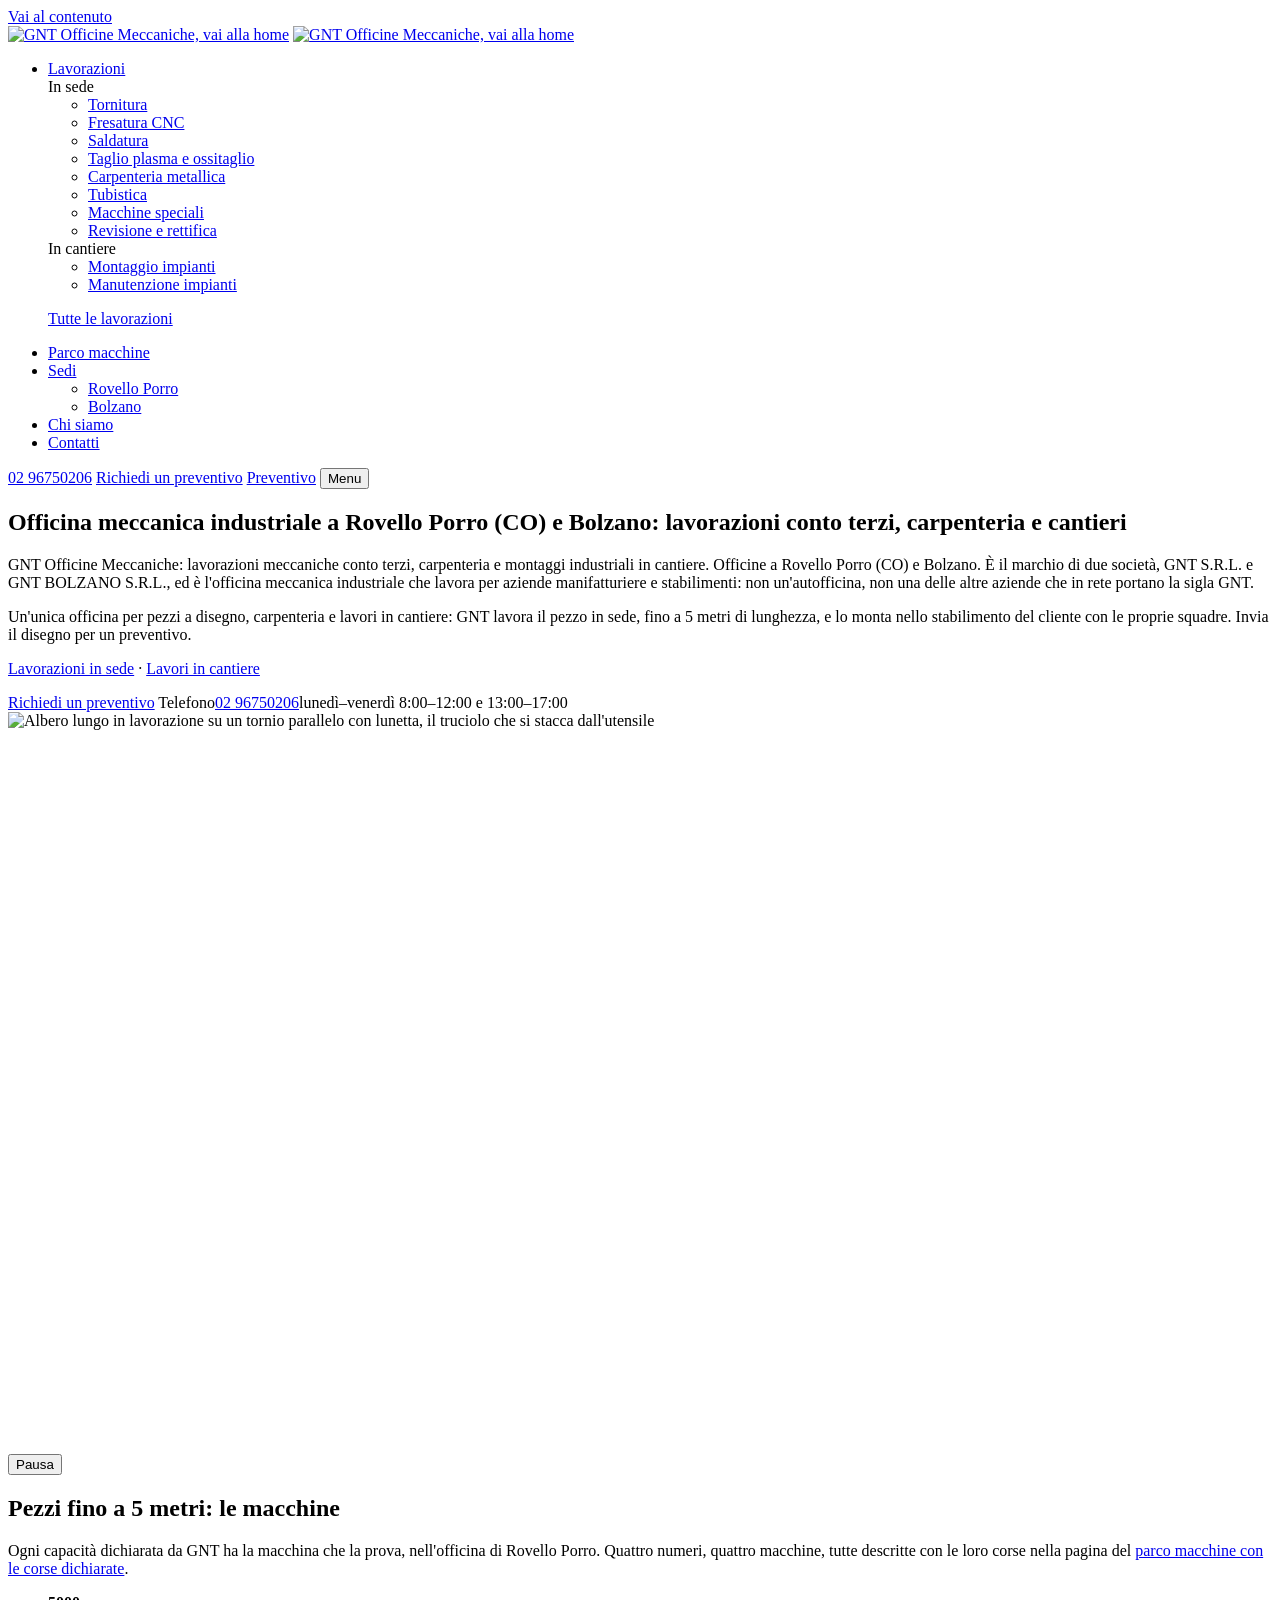
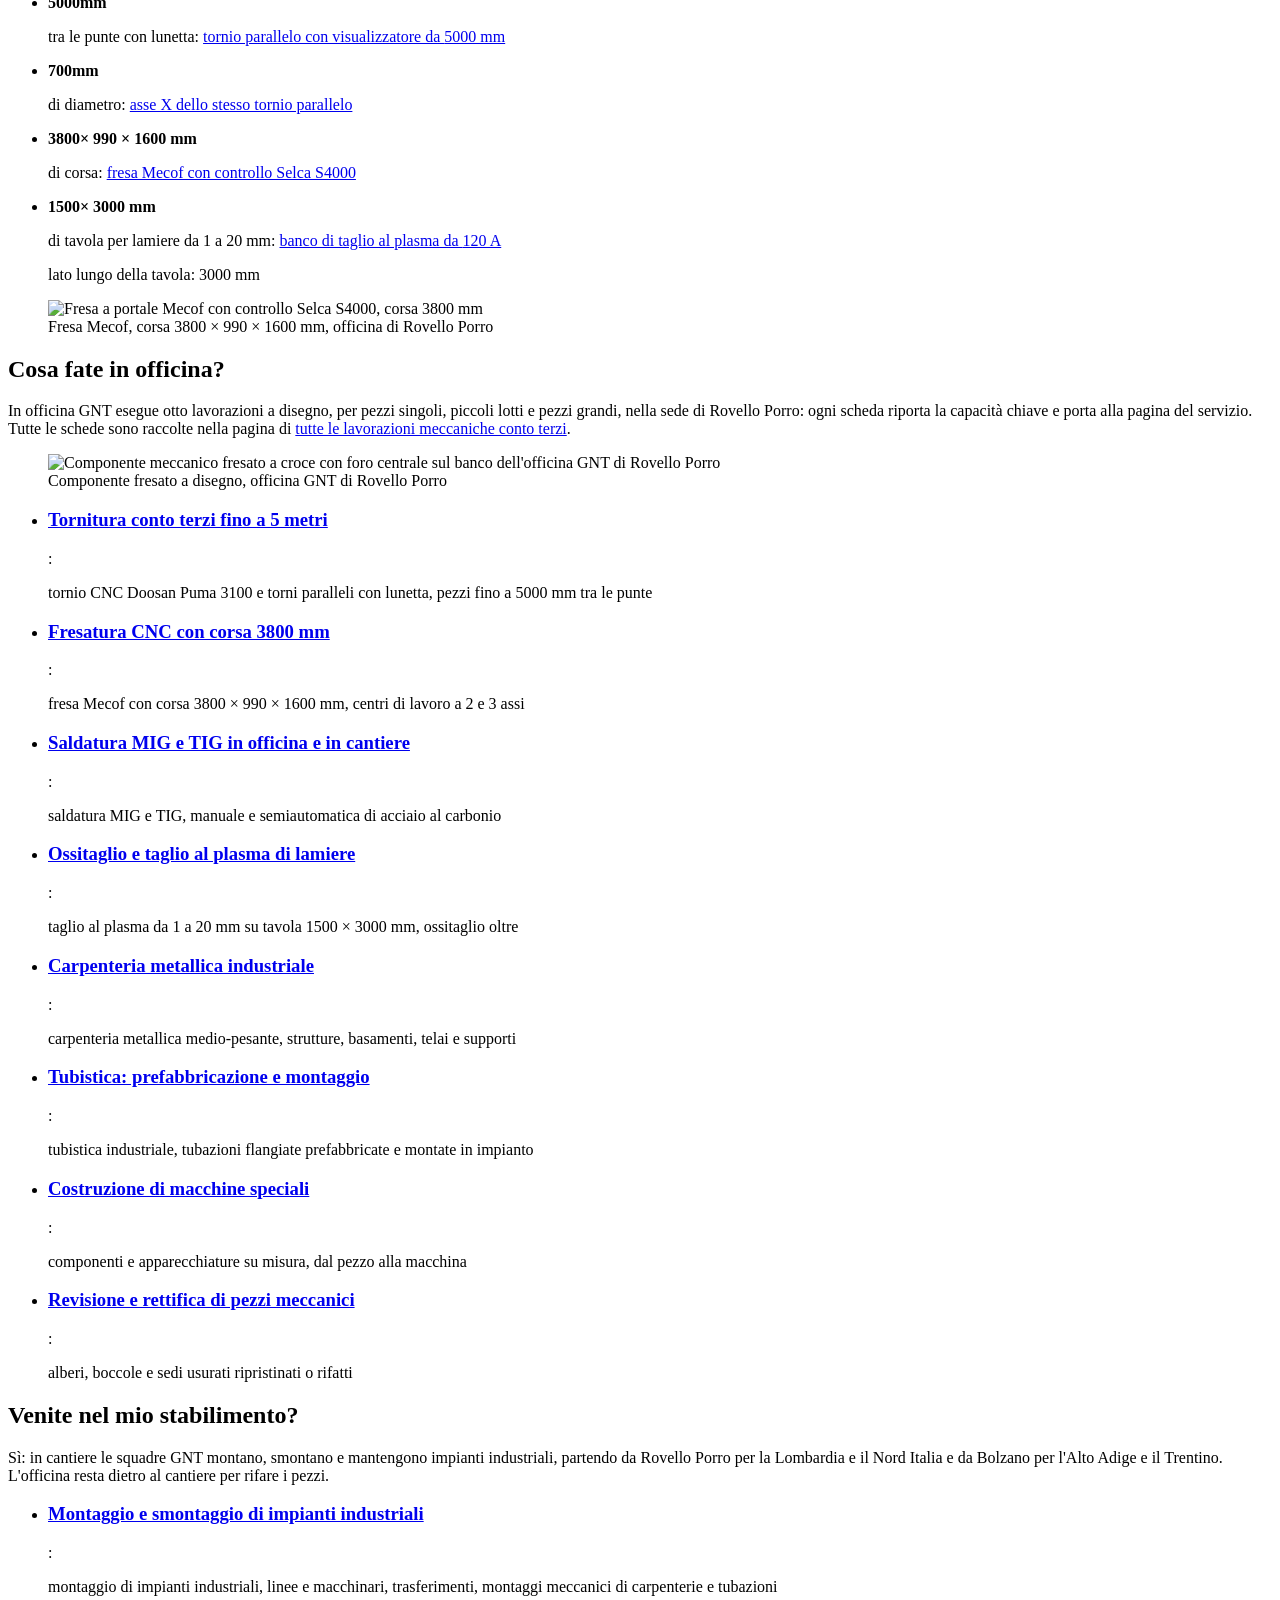
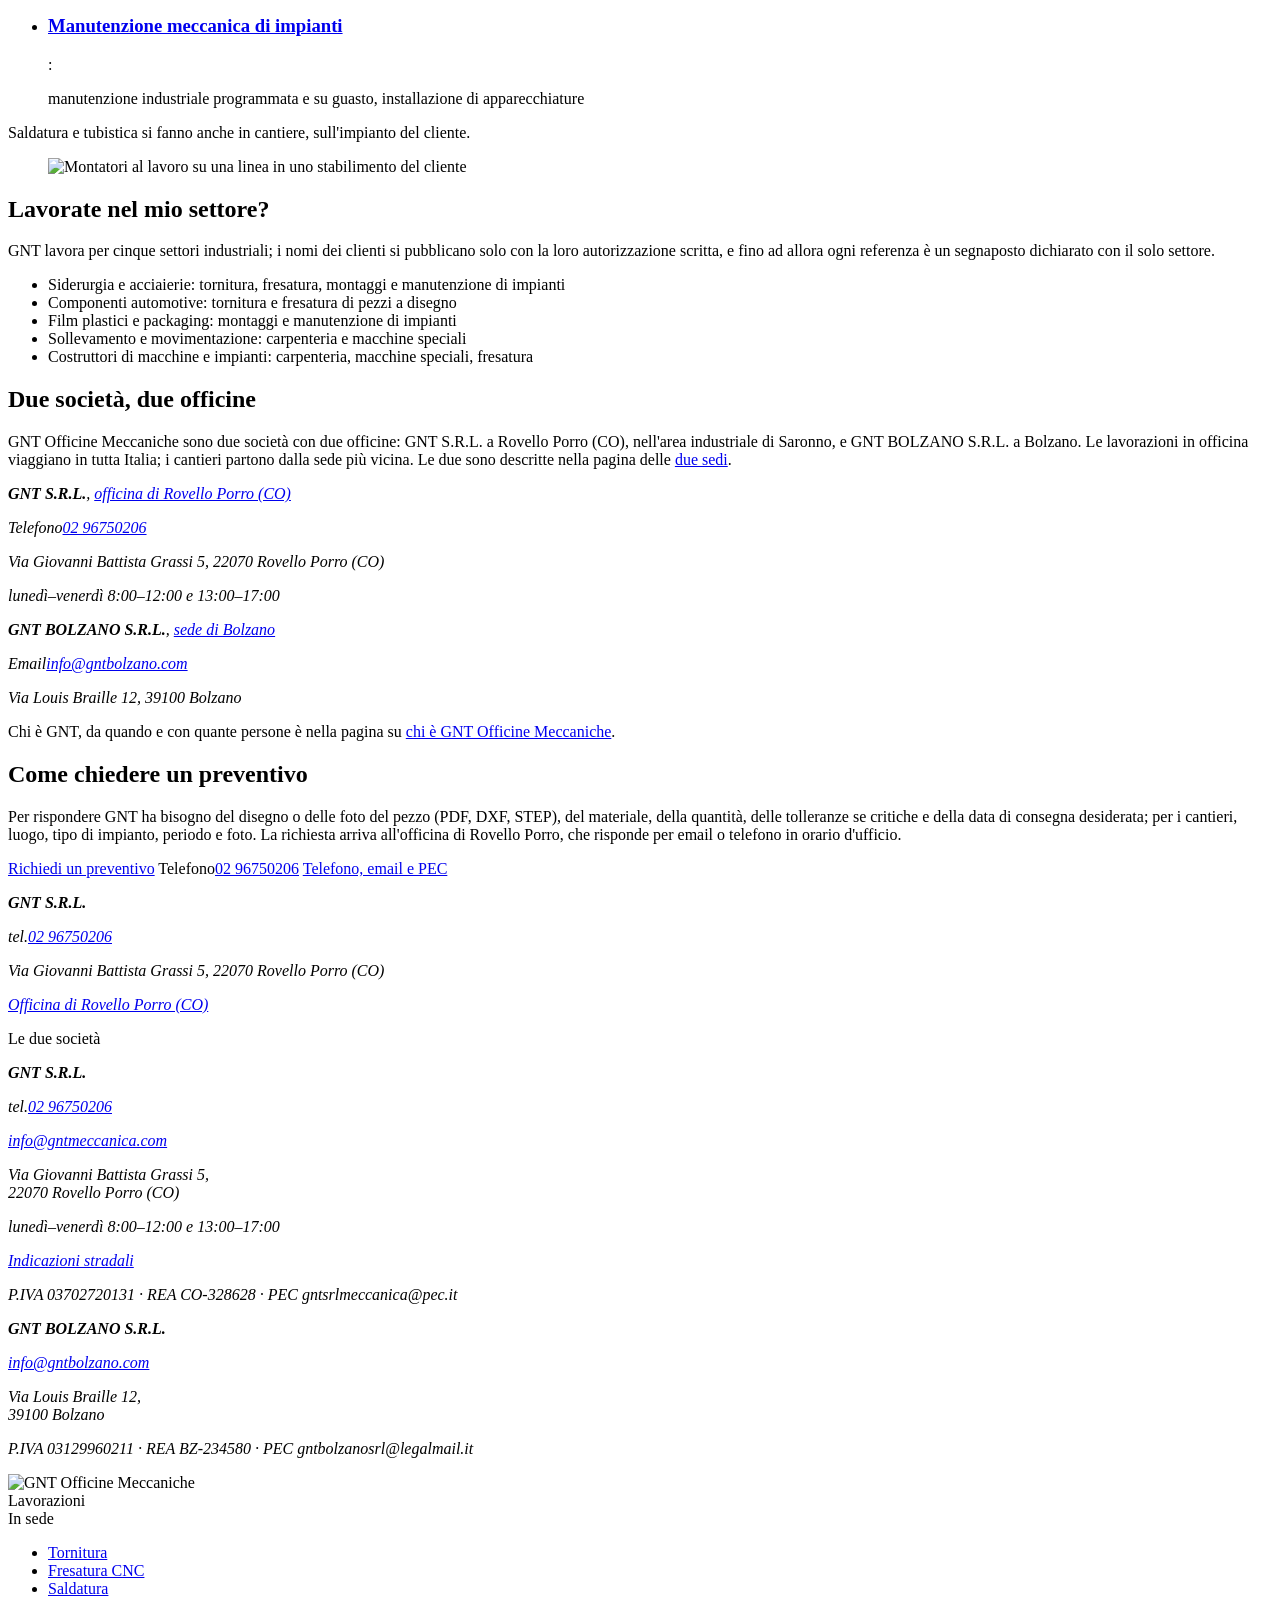
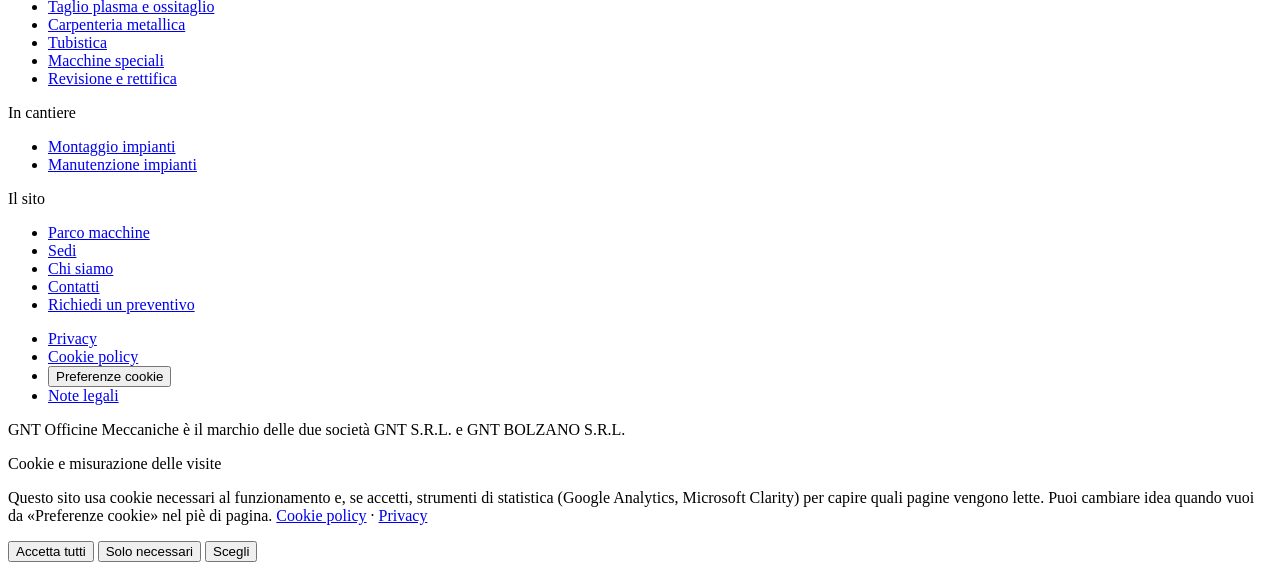
==== commit ccc72a83: "Anteprima dei mockup del 19/10/2026: cinque pagine tipo con il foglio di stile unico Pagine assembla" ====
--- a/index.html
+++ b/index.html
@@ -6,422 +6,374 @@
 <title>GNT Officine Meccaniche, meccanica industriale Como-Bolzano</title>
 <meta name="description" content="GNT Officine Meccaniche: lavorazioni meccaniche conto terzi, carpenteria e montaggi in cantiere. Officine a Rovello Porro (CO) e Bolzano. Chiedi un preventivo.">
 <meta name="robots" content="noindex, nofollow">
-<link rel="canonical" href="/gnt-anteprima/">
+<link rel="canonical" href="https://filippoucchino.github.io/gnt-anteprima/">
 <meta property="og:title" content="GNT Officine Meccaniche, meccanica industriale Como-Bolzano">
 <meta property="og:description" content="GNT Officine Meccaniche: lavorazioni meccaniche conto terzi, carpenteria e montaggi in cantiere. Officine a Rovello Porro (CO) e Bolzano. Chiedi un preventivo.">
 <meta property="og:type" content="website">
-<meta property="og:url" content="/gnt-anteprima/">
+<meta property="og:url" content="https://filippoucchino.github.io/gnt-anteprima/">
 <meta property="og:locale" content="it_IT">
 <meta property="og:site_name" content="GNT Officine Meccaniche">
-<meta property="og:image" content="/gnt-anteprima/img/og/aziendale.jpg">
+<meta property="og:image" content="https://filippoucchino.github.io/gnt-anteprima/img/og/home.jpg">
 <meta property="og:image:alt" content="GNT Officine Meccaniche, Rovello Porro e Bolzano">
 <meta name="twitter:card" content="summary_large_image">
-<link rel="icon" href="/gnt-anteprima/img/favicon.ico" sizes="32x32">
+<link rel="icon" href="/gnt-anteprima/img/favicon.ico" sizes="48x48">
 <link rel="icon" href="/gnt-anteprima/img/favicon.svg" type="image/svg+xml">
 <link rel="apple-touch-icon" href="/gnt-anteprima/img/apple-touch-icon.png">
 <meta name="theme-color" content="#231F20">
 <link rel="describedby" href="/gnt-anteprima/llms.txt">
-<link rel="preload" href="/gnt-anteprima/font/mona-sans-200-900.woff2" as="font" type="font/woff2" crossorigin>
-<link rel="preload" href="/gnt-anteprima/font/inter-400-600.woff2" as="font" type="font/woff2" crossorigin>
+<link rel="preload" href="/gnt-anteprima/font/antonio-100-700.woff2" as="font" type="font/woff2" crossorigin>
+<link rel="preload" href="/gnt-anteprima/font/archivo-100-900.woff2" as="font" type="font/woff2" crossorigin>
 <link rel="stylesheet" href="/gnt-anteprima/stile.css">
-<script src="/gnt-anteprima/mockup.js" defer></script>
+<script src="/gnt-anteprima/script.js" defer></script>
 </head>
 <body>
-<svg class="icone-sprite" aria-hidden="true" focusable="false" xmlns="http://www.w3.org/2000/svg">
-<symbol id="i-phone" viewBox="0 0 24 24"><path d="M22 16.92v3a2 2 0 0 1-2.18 2 19.79 19.79 0 0 1-8.63-3.07 19.5 19.5 0 0 1-6-6 19.79 19.79 0 0 1-3.07-8.67A2 2 0 0 1 4.11 2h3a2 2 0 0 1 2 1.72 12.84 12.84 0 0 0 .7 2.81 2 2 0 0 1-.45 2.11L8.09 9.91a16 16 0 0 0 6 6l1.27-1.27a2 2 0 0 1 2.11-.45 12.84 12.84 0 0 0 2.81.7A2 2 0 0 1 22 16.92z"/></symbol>
-<symbol id="i-mail" viewBox="0 0 24 24"><rect width="20" height="16" x="2" y="4" rx="2"/><path d="m22 7-8.97 5.7a1.94 1.94 0 0 1-2.06 0L2 7"/></symbol>
-<symbol id="i-map-pin" viewBox="0 0 24 24"><path d="M20 10c0 6-8 12-8 12s-8-6-8-12a8 8 0 0 1 16 0Z"/><circle cx="12" cy="10" r="3"/></symbol>
-<symbol id="i-clock" viewBox="0 0 24 24"><circle cx="12" cy="12" r="10"/><polyline points="12 6 12 12 16 14"/></symbol>
-<symbol id="i-arrow-right" viewBox="0 0 24 24"><path d="M5 12h14"/><path d="m12 5 7 7-7 7"/></symbol>
-<symbol id="i-chevron-down" viewBox="0 0 24 24"><path d="m6 9 6 6 6-6"/></symbol>
-<symbol id="i-menu" viewBox="0 0 24 24"><line x1="4" x2="20" y1="12" y2="12"/><line x1="4" x2="20" y1="6" y2="6"/><line x1="4" x2="20" y1="18" y2="18"/></symbol>
-<symbol id="i-x" viewBox="0 0 24 24"><path d="M18 6 6 18"/><path d="m6 6 12 12"/></symbol>
-<symbol id="i-play" viewBox="0 0 24 24"><polygon points="6 3 20 12 6 21 6 3"/></symbol>
-<symbol id="i-pause" viewBox="0 0 24 24"><rect x="14" y="4" width="4" height="16" rx="1"/><rect x="6" y="4" width="4" height="16" rx="1"/></symbol>
-<symbol id="i-star" viewBox="0 0 24 24"><polygon points="12 2 15.09 8.26 22 9.27 17 14.14 18.18 21.02 12 17.77 5.82 21.02 7 14.14 2 9.27 8.91 8.26 12 2"/></symbol>
-<symbol id="i-paperclip" viewBox="0 0 24 24"><path d="m21.44 11.05-9.19 9.19a6 6 0 0 1-8.49-8.49l8.57-8.57A4 4 0 1 1 18 8.84l-8.59 8.57a2 2 0 0 1-2.83-2.83l8.49-8.48"/></symbol>
-<symbol id="i-check" viewBox="0 0 24 24"><path d="M20 6 9 17l-5-5"/></symbol>
-<symbol id="i-alert-circle" viewBox="0 0 24 24"><circle cx="12" cy="12" r="10"/><line x1="12" x2="12" y1="8" y2="12"/><line x1="12" x2="12.01" y1="16" y2="16"/></symbol>
-<symbol id="i-external-link" viewBox="0 0 24 24"><path d="M15 3h6v6"/><path d="M10 14 21 3"/><path d="M18 13v6a2 2 0 0 1-2 2H5a2 2 0 0 1-2-2V8a2 2 0 0 1 2-2h6"/></symbol>
-</svg>
-<span id="nuova-scheda" class="visivamente-nascosto">(si apre in una nuova scheda)</span>
 <a class="vai-al-contenuto" href="#contenuto">Vai al contenuto</a>
 <header class="intestazione">
   <div class="contenitore intestazione__barra">
-    <a class="intestazione__simbolo" href="/gnt-anteprima/"><img src="/gnt-anteprima/img/gnt-simbolo-negativo.svg" alt="GNT Officine Meccaniche, vai alla home" width="82" height="32"></a>
-    <nav class="intestazione__nav" id="menu-principale" aria-label="Navigazione principale">
-      <ul class="intestazione__voci" role="list">
-        <li class="intestazione__voce">
-          <button type="button" class="intestazione__apri" aria-expanded="false" aria-controls="pannello-lavorazioni">Lavorazioni<svg class="icona" aria-hidden="true"><use href="#i-chevron-down"/></svg></button>
-          <div class="intestazione__pannello" id="pannello-lavorazioni">
-            <div class="intestazione__gruppo">
-              <p class="etichetta etichetta--famiglia" data-famiglia="sede">In sede</p>
-              <ul role="list">
-                <li><a href="/gnt-anteprima/tornitura/" data-famiglia="sede">Tornitura</a></li>
-                <li><a href="/gnt-anteprima/fresatura-cnc/" data-famiglia="sede">Fresatura CNC</a></li>
-                <li><a href="/gnt-anteprima/saldatura/" data-famiglia="doppia">Saldatura</a></li>
-                <li><a href="/gnt-anteprima/taglio-plasma-ossitaglio/" data-famiglia="sede">Taglio plasma e ossitaglio</a></li>
-                <li><a href="/gnt-anteprima/carpenteria-metallica/" data-famiglia="sede">Carpenteria metallica</a></li>
-                <li><a href="/gnt-anteprima/tubistica/" data-famiglia="doppia">Tubistica</a></li>
-                <li><a href="/gnt-anteprima/macchine-speciali/" data-famiglia="sede">Macchine speciali</a></li>
-                <li><a href="/gnt-anteprima/revisione-rettifica/" data-famiglia="sede">Revisione e rettifica</a></li>
-              </ul>
+    <a class="intestazione__logo intestazione__logo--completo" href="/gnt-anteprima/"><img src="/gnt-anteprima/img/gnt-logo-negativo.svg" alt="GNT Officine Meccaniche, vai alla home" width="291" height="132"></a>
+    <a class="intestazione__logo intestazione__logo--simbolo" href="/gnt-anteprima/"><img src="/gnt-anteprima/img/gnt-simbolo-negativo.svg" alt="GNT Officine Meccaniche, vai alla home" width="291" height="114"></a>
+    <nav class="intestazione__menu" aria-label="Navigazione principale">
+      <ul class="menu">
+        <li>
+          <a class="menu__voce" href="/gnt-anteprima/lavorazioni-meccaniche/" aria-expanded="false" aria-controls="tendina-lavorazioni">Lavorazioni</a>
+          <div class="tendina tendina--larga" id="tendina-lavorazioni">
+            <div class="tendina__gruppi">
+              <div><span class="etichetta">In sede</span>
+                <ul>
+                  <li><a href="/gnt-anteprima/tornitura/">Tornitura</a></li>
+                  <li><a href="/gnt-anteprima/fresatura-cnc/">Fresatura CNC</a></li>
+                  <li><a href="/gnt-anteprima/saldatura/">Saldatura</a></li>
+                  <li><a href="/gnt-anteprima/taglio-plasma-ossitaglio/">Taglio plasma e ossitaglio</a></li>
+                  <li><a href="/gnt-anteprima/carpenteria-metallica/">Carpenteria metallica</a></li>
+                  <li><a href="/gnt-anteprima/tubistica/">Tubistica</a></li>
+                  <li><a href="/gnt-anteprima/macchine-speciali/">Macchine speciali</a></li>
+                  <li><a href="/gnt-anteprima/revisione-rettifica/">Revisione e rettifica</a></li>
+                </ul>
+              </div>
+              <div><span class="etichetta">In cantiere</span>
+                <ul>
+                  <li><a href="/gnt-anteprima/montaggio-impianti-industriali/">Montaggio impianti</a></li>
+                  <li><a href="/gnt-anteprima/manutenzione-impianti-industriali/">Manutenzione impianti</a></li>
+                </ul>
+              </div>
             </div>
-            <div class="intestazione__gruppo">
-              <p class="etichetta etichetta--famiglia" data-famiglia="cantiere">In cantiere</p>
-              <ul role="list">
-                <li><a href="/gnt-anteprima/montaggio-impianti-industriali/" data-famiglia="cantiere">Montaggio impianti</a></li>
-                <li><a href="/gnt-anteprima/manutenzione-impianti-industriali/" data-famiglia="cantiere">Manutenzione impianti</a></li>
-              </ul>
-            </div>
-            <p class="intestazione__tutte"><a href="/gnt-anteprima/lavorazioni-meccaniche/">Tutte le lavorazioni</a></p>
+            <p class="tendina__tutte"><a href="/gnt-anteprima/lavorazioni-meccaniche/">Tutte le lavorazioni</a></p>
           </div>
         </li>
-        <li class="intestazione__voce"><a href="/gnt-anteprima/parco-macchine/">Parco macchine</a></li>
-        <li class="intestazione__voce">
-          <button type="button" class="intestazione__apri" aria-expanded="false" aria-controls="tendina-sedi">Sedi<svg class="icona" aria-hidden="true"><use href="#i-chevron-down"/></svg></button>
-          <div class="intestazione__tendina" id="tendina-sedi">
-            <ul role="list">
+        <li><a class="menu__voce" href="/gnt-anteprima/parco-macchine/">Parco macchine</a></li>
+        <li>
+          <a class="menu__voce" href="/gnt-anteprima/sedi/" aria-expanded="false" aria-controls="tendina-sedi">Sedi</a>
+          <div class="tendina tendina--stretta" id="tendina-sedi">
+            <ul>
               <li><a href="/gnt-anteprima/sedi/rovello-porro/">Rovello Porro</a></li>
               <li><a href="/gnt-anteprima/sedi/bolzano/">Bolzano</a></li>
             </ul>
           </div>
         </li>
-        <li class="intestazione__voce"><a href="/gnt-anteprima/chi-siamo/">Chi siamo</a></li>
-        <li class="intestazione__voce"><a href="/gnt-anteprima/contatti/">Contatti</a></li>
+        <li><a class="menu__voce" href="/gnt-anteprima/chi-siamo/">Chi siamo</a></li>
+        <li><a class="menu__voce" href="/gnt-anteprima/contatti/">Contatti</a></li>
       </ul>
-      <a class="pulsante pulsante--primario intestazione__preventivo-menu" href="/gnt-anteprima/preventivo/" data-track="preventivo" data-posizione="intestazione">Richiedi un preventivo</a>
     </nav>
-    <div class="intestazione__azioni">
-      <a class="pulsante pulsante--telefono intestazione__telefono" href="tel:+390296750206" data-track="telefono" data-sede="rovello-porro" data-posizione="intestazione"><svg class="icona" aria-hidden="true"><use href="#i-phone"/></svg><span class="visivamente-nascosto">Telefono </span>02 96750206</a>
-      <a class="pulsante pulsante--primario intestazione__preventivo" href="/gnt-anteprima/preventivo/" data-track="preventivo" data-posizione="intestazione">Richiedi un preventivo</a>
-      <button class="intestazione__menu" type="button" aria-expanded="false" aria-controls="menu-principale"><svg class="icona icona--apri" aria-hidden="true"><use href="#i-menu"/></svg><svg class="icona icona--chiudi" aria-hidden="true"><use href="#i-x"/></svg><span class="intestazione__menu-testo">Menu</span></button>
+    <div class="intestazione__destra">
+      <span class="telefono telefono--intestazione intestazione__telefono"><a class="telefono__numero" href="tel:+390296750206" data-track="telefono" data-sede="rovello-porro" data-posizione="intestazione">02 96750206</a></span>
+      <a class="pulsante pulsante--contorno intestazione__pulsante intestazione__pulsante--lungo" href="/gnt-anteprima/preventivo/" data-track="preventivo" data-posizione="intestazione">Richiedi un preventivo</a>
+      <a class="pulsante pulsante--contorno intestazione__pulsante intestazione__pulsante--breve" href="/gnt-anteprima/preventivo/" data-track="preventivo" data-posizione="intestazione">Preventivo</a>
+      <button class="intestazione__apri" type="button" aria-expanded="false" aria-controls="menu-intero">Menu</button>
     </div>
   </div>
 </header>
+<dialog class="menu-intero" id="menu-intero" aria-label="Navigazione principale">
+  <div class="contenitore">
+    <div class="menu-intero__testa">
+      <a class="intestazione__logo intestazione__logo--simbolo" href="/gnt-anteprima/"><img src="/gnt-anteprima/img/gnt-simbolo-negativo.svg" alt="GNT Officine Meccaniche, vai alla home" width="291" height="114"></a>
+      <button class="intestazione__chiudi" type="button">Chiudi il menu</button>
+    </div>
+    <nav class="menu-intero__corpo" aria-label="Navigazione principale">
+      <ul class="menu-intero__primo">
+        <li><a href="/gnt-anteprima/lavorazioni-meccaniche/">Lavorazioni</a>
+          <div class="menu-intero__gruppo"><span class="etichetta">In sede</span>
+            <ul>
+              <li><a href="/gnt-anteprima/tornitura/">Tornitura</a></li>
+              <li><a href="/gnt-anteprima/fresatura-cnc/">Fresatura CNC</a></li>
+              <li><a href="/gnt-anteprima/saldatura/">Saldatura</a></li>
+              <li><a href="/gnt-anteprima/taglio-plasma-ossitaglio/">Taglio plasma e ossitaglio</a></li>
+              <li><a href="/gnt-anteprima/carpenteria-metallica/">Carpenteria metallica</a></li>
+              <li><a href="/gnt-anteprima/tubistica/">Tubistica</a></li>
+              <li><a href="/gnt-anteprima/macchine-speciali/">Macchine speciali</a></li>
+              <li><a href="/gnt-anteprima/revisione-rettifica/">Revisione e rettifica</a></li>
+            </ul>
+          </div>
+          <div class="menu-intero__gruppo"><span class="etichetta">In cantiere</span>
+            <ul>
+              <li><a href="/gnt-anteprima/montaggio-impianti-industriali/">Montaggio impianti</a></li>
+              <li><a href="/gnt-anteprima/manutenzione-impianti-industriali/">Manutenzione impianti</a></li>
+              <li><a href="/gnt-anteprima/lavorazioni-meccaniche/">Tutte le lavorazioni</a></li>
+            </ul>
+          </div>
+        </li>
+        <li><a href="/gnt-anteprima/parco-macchine/">Parco macchine</a></li>
+        <li><a href="/gnt-anteprima/sedi/">Sedi</a>
+          <div class="menu-intero__gruppo">
+            <ul>
+              <li><a href="/gnt-anteprima/sedi/rovello-porro/">Rovello Porro</a></li>
+              <li><a href="/gnt-anteprima/sedi/bolzano/">Bolzano</a></li>
+            </ul>
+          </div>
+        </li>
+        <li><a href="/gnt-anteprima/chi-siamo/">Chi siamo</a></li>
+        <li><a href="/gnt-anteprima/contatti/">Contatti</a></li>
+      </ul>
+      <div class="menu-intero__piede">
+        <span class="telefono telefono--con-orario"><a class="telefono__numero" href="tel:+390296750206" data-track="telefono" data-sede="rovello-porro" data-posizione="intestazione">02 96750206</a><span class="telefono__orario">lunedì–venerdì 8:00–12:00 e 13:00–17:00</span></span>
+        <a class="pulsante pulsante--primario pulsante--largo" href="/gnt-anteprima/preventivo/" data-track="preventivo" data-posizione="intestazione">Richiedi un preventivo</a>
+      </div>
+    </nav>
+  </div>
+</dialog>
 <main id="contenuto">
-  <section class="hero hero--home hero--banda" aria-labelledby="titolo-pagina">
-    <div class="contenitore hero__testa">
-      <h1 class="hero__titolo" id="titolo-pagina">Officina meccanica industriale a Rovello Porro (CO) e Bolzano: lavorazioni conto terzi, carpenteria e cantieri</h1>
-      <div class="hero__riga">
-        <div class="hero__apertura">
-          <p>GNT Officine Meccaniche: lavorazioni meccaniche conto terzi, carpenteria e montaggi industriali in cantiere. Officine a Rovello Porro (CO) e Bolzano. È il marchio di due società, GNT S.R.L. e GNT BOLZANO S.R.L., ed è l'officina meccanica industriale che lavora per aziende manifatturiere e stabilimenti: non un'autofficina, non una delle altre aziende che in rete portano la sigla GNT.</p>
+<section class="apertura apertura--video apertura--home fondo--nero" data-pieno-dopo-apertura aria-labelledby="titolo-pagina">
+  <div class="contenitore">
+    <div class="apertura__pannello">
+      <h1 class="apertura__h1" id="titolo-pagina"><span class="livello-1">Officina meccanica industriale a Rovello Porro (CO) e Bolzano:</span> <span class="livello-2">lavorazioni conto terzi, carpenteria e cantieri</span></h1>
+      <div class="apertura__testo">
+        <p>GNT Officine Meccaniche: lavorazioni meccaniche conto terzi, carpenteria e montaggi industriali in cantiere. Officine a Rovello Porro (CO) e Bolzano. È il marchio di due società, GNT S.R.L. e GNT BOLZANO S.R.L., ed è l'officina meccanica industriale che lavora per aziende manifatturiere e stabilimenti: non un'autofficina, non una delle altre aziende che in rete portano la sigla GNT.</p>
+        <p>Un'unica officina per pezzi a disegno, carpenteria e lavori in cantiere: GNT lavora il pezzo in sede, fino a 5 metri di lunghezza, e lo monta nello stabilimento del cliente con le proprie squadre. Invia il disegno per un preventivo.</p>
+      </div>
+      <p class="apertura__percorsi"><a href="/gnt-anteprima/lavorazioni-meccaniche/">Lavorazioni in sede</a> · <a href="/gnt-anteprima/montaggio-impianti-industriali/">Lavori in cantiere</a></p>
+      <div class="inviti">
+        <a class="pulsante pulsante--primario" href="/gnt-anteprima/preventivo/" data-track="preventivo" data-posizione="hero">Richiedi un preventivo</a>
+        <span class="telefono telefono--con-orario"><span class="telefono__etichetta visivamente-nascosto">Telefono</span><a class="telefono__numero" href="tel:+390296750206" data-track="telefono" data-sede="rovello-porro" data-posizione="hero">02 96750206</a><span class="telefono__orario">lunedì–venerdì 8:00–12:00 e 13:00–17:00</span></span>
+      </div>
+    </div>
+    <div class="video video--apertura video--apertura-home apertura__video" style="--fuoco: 70% 45%">
+      <img class="video__poster" src="/gnt-anteprima/img/tornitura-pezzo-lungo-truciolo-16x9-1600.webp" srcset="/gnt-anteprima/img/tornitura-pezzo-lungo-truciolo-16x9-800.webp 800w, /gnt-anteprima/img/tornitura-pezzo-lungo-truciolo-16x9-1200.webp 1200w, /gnt-anteprima/img/tornitura-pezzo-lungo-truciolo-16x9-1600.webp 1600w, /gnt-anteprima/img/tornitura-pezzo-lungo-truciolo-16x9-1920.webp 1920w" sizes="100vw" width="1920" height="1080" alt="Albero lungo in lavorazione su un tornio parallelo con lunetta, il truciolo che si stacca dall'utensile" loading="eager" fetchpriority="high" decoding="async">
+      <video class="video__file" muted playsinline loop preload="none" aria-hidden="true" tabindex="-1" data-webm="/video/tornitura-pezzo-lungo-truciolo.webm" data-mp4="/video/tornitura-pezzo-lungo-truciolo.mp4" width="1280" height="720"></video>
+      <button class="video__pausa" type="button" aria-label="Metti in pausa il video" aria-pressed="false" data-pausa="Pausa" data-riprendi="Riprendi" data-aria-pausa="Metti in pausa il video" data-aria-riprendi="Riprendi il video">Pausa</button>
+    </div>
+  </div>
+</section>
+
+<section class="sezione sezione--ampia sezione--rada fondo--nero" aria-labelledby="sez-macchine">
+  <div class="contenitore griglia griglia--ampia">
+    <div class="sezione__testa col-12">
+      <h2 id="sez-macchine">Pezzi fino a 5 metri: le macchine</h2>
+      <p>Ogni capacità dichiarata da GNT ha la macchina che la prova, nell'officina di Rovello Porro. Quattro numeri, quattro macchine, tutte descritte con le loro corse nella pagina del <a class="peso" href="/gnt-anteprima/parco-macchine/">parco macchine con le corse dichiarate</a>.</p>
+    </div>
+    <ul class="numero-gigante numero-gigante--barra col-12">
+      <li class="numero-gigante__riga" style="--proporzione: 1">
+        <p class="numero-gigante__valore"><strong>5000<span class="numero-gigante__unita">mm</span></strong></p>
+        <p class="numero-gigante__macchina">tra le punte con lunetta: <a href="/gnt-anteprima/parco-macchine/">tornio parallelo con visualizzatore da <span class="misura">5000 mm</span></a></p>
+        <div class="numero-gigante__barra-riga"><div class="numero-gigante__barra"></div></div>
+      </li>
+      <li class="numero-gigante__riga" style="--proporzione: 0.14">
+        <p class="numero-gigante__valore"><strong>700<span class="numero-gigante__unita">mm</span></strong></p>
+        <p class="numero-gigante__macchina">di diametro: <a href="/gnt-anteprima/parco-macchine/">asse X dello stesso tornio parallelo</a></p>
+        <div class="numero-gigante__barra-riga"><div class="numero-gigante__barra"></div></div>
+      </li>
+      <li class="numero-gigante__riga" style="--proporzione: 0.76">
+        <p class="numero-gigante__valore"><strong>3800<span class="numero-gigante__unita">× 990 × 1600 mm</span></strong></p>
+        <p class="numero-gigante__macchina">di corsa: <a href="/gnt-anteprima/parco-macchine/">fresa Mecof con controllo Selca S4000</a></p>
+        <div class="numero-gigante__barra-riga"><div class="numero-gigante__barra"></div></div>
+      </li>
+      <li class="numero-gigante__riga" style="--proporzione: 0.6">
+        <p class="numero-gigante__valore"><strong>1500<span class="numero-gigante__unita">× 3000 mm</span></strong></p>
+        <p class="numero-gigante__macchina">di tavola per lamiere da <span class="misura">1 a 20 mm</span>: <a href="/gnt-anteprima/parco-macchine/">banco di taglio al plasma da <span class="misura">120 A</span></a></p>
+        <div class="numero-gigante__barra-riga"><div class="numero-gigante__barra"></div><span class="numero-gigante__nota">lato lungo della tavola: 3000 mm</span></div>
+      </li>
+    </ul>
+    <figure class="foto foto--4-3 foto--asta foto--asta-destra compare col-8" style="--fuoco: 50% 32%; --asta-x-s: 55%; --asta-y-s: 21%; --asta-x-l: 55%; --asta-y-l: 21%">
+      <div class="foto__riquadro">
+        <img src="/gnt-anteprima/img/fresa-mecof-controllo-selca-s4000-4x3-800.webp" srcset="/gnt-anteprima/img/fresa-mecof-controllo-selca-s4000-4x3-400.webp 400w, /gnt-anteprima/img/fresa-mecof-controllo-selca-s4000-4x3-800.webp 800w, /gnt-anteprima/img/fresa-mecof-controllo-selca-s4000-4x3-1070.webp 1070w" sizes="(min-width: 1024px) 60vw, 100vw" width="1070" height="802" alt="Fresa a portale Mecof con controllo Selca S4000, corsa 3800 mm" loading="lazy" decoding="async">
+        <span class="foto__asta" aria-hidden="true"></span><span class="foto__linea" aria-hidden="true"></span>
+      </div>
+      <figcaption class="foto__didascalia">Fresa Mecof, corsa 3800 × 990 × 1600 mm, officina di Rovello Porro</figcaption>
+    </figure>
+  </div>
+</section>
+
+<section class="sezione sezione--ferma fondo--chiaro" aria-labelledby="sez-officina">
+  <div class="contenitore griglia">
+    <div class="sezione__testa col-5">
+      <h2 id="sez-officina">Cosa fate in officina?</h2>
+      <p>In officina GNT esegue otto lavorazioni a disegno, per pezzi singoli, piccoli lotti e pezzi grandi, nella sede di Rovello Porro: ogni scheda riporta la capacità chiave e porta alla pagina del servizio. Tutte le schede sono raccolte nella pagina di <a class="peso" href="/gnt-anteprima/lavorazioni-meccaniche/">tutte le lavorazioni meccaniche conto terzi</a>.</p>
+      <figure class="foto foto--4-3 foto--asta" style="--fuoco: 50% 30%; --asta-x-s: 41%; --asta-y-s: 27%; --asta-x-l: 41%; --asta-y-l: 27%">
+        <div class="foto__riquadro">
+          <img src="/gnt-anteprima/img/componente-meccanico-fresato-dettaglio-4x3-800.webp" srcset="/gnt-anteprima/img/componente-meccanico-fresato-dettaglio-4x3-400.webp 400w, /gnt-anteprima/img/componente-meccanico-fresato-dettaglio-4x3-800.webp 800w, /gnt-anteprima/img/componente-meccanico-fresato-dettaglio-4x3-1200.webp 1200w" sizes="(min-width: 1024px) 40vw, 100vw" width="1200" height="900" alt="Componente meccanico fresato a croce con foro centrale sul banco dell'officina GNT di Rovello Porro" loading="lazy" decoding="async">
+          <span class="foto__asta" aria-hidden="true"></span><span class="foto__linea" aria-hidden="true"></span>
         </div>
-        <div class="hero__azione">
-          <div class="inviti">
-            <a class="pulsante pulsante--primario" href="/gnt-anteprima/preventivo/" data-track="preventivo" data-posizione="hero">Richiedi un preventivo</a>
-            <span class="inviti__telefono"><a class="pulsante pulsante--telefono" href="tel:+390296750206" data-track="telefono" data-sede="rovello-porro" data-posizione="hero"><svg class="icona" aria-hidden="true"><use href="#i-phone"/></svg><span class="visivamente-nascosto">Telefono </span>02 96750206</a><span class="inviti__nota">lunedì–venerdì 8:00–12:00 e 13:00–17:00</span></span>
-          </div>
-          <p class="hero__prova"><span class="hero__numero">5000 <span class="unita">mm</span></span> <span class="hero__didascalia">tra le punte con lunetta</span></p>
+        <figcaption class="foto__didascalia">Componente fresato a disegno, officina GNT di Rovello Porro</figcaption>
+      </figure>
+    </div>
+    <ul class="riga-servizio riga-servizio--colonna riga-servizio--cascata col-7">
+      <li class="riga-servizio__riga compare" style="--i: 0"><h3 class="riga-servizio__nome"><a href="/gnt-anteprima/tornitura/">Tornitura conto terzi fino a 5 metri</a></h3><span class="riga-servizio__sep">: </span><p class="riga-servizio__descrizione">tornio CNC Doosan Puma 3100 e torni paralleli con lunetta, pezzi fino a <span class="misura">5000 mm</span> tra le punte</p></li>
+      <li class="riga-servizio__riga compare" style="--i: 1"><h3 class="riga-servizio__nome"><a href="/gnt-anteprima/fresatura-cnc/">Fresatura CNC con corsa 3800 mm</a></h3><span class="riga-servizio__sep">: </span><p class="riga-servizio__descrizione">fresa Mecof con corsa <span class="misura">3800 × 990 × 1600 mm</span>, centri di lavoro a 2 e 3 assi</p></li>
+      <li class="riga-servizio__riga compare" style="--i: 2"><h3 class="riga-servizio__nome"><a href="/gnt-anteprima/saldatura/">Saldatura MIG e TIG in officina e in cantiere</a></h3><span class="riga-servizio__sep">: </span><p class="riga-servizio__descrizione">saldatura MIG e TIG, manuale e semiautomatica di acciaio al carbonio</p></li>
+      <li class="riga-servizio__riga compare" style="--i: 3"><h3 class="riga-servizio__nome"><a href="/gnt-anteprima/taglio-plasma-ossitaglio/">Ossitaglio e taglio al plasma di lamiere</a></h3><span class="riga-servizio__sep">: </span><p class="riga-servizio__descrizione">taglio al plasma da <span class="misura">1 a 20 mm</span> su tavola <span class="misura">1500 × 3000 mm</span>, ossitaglio oltre</p></li>
+      <li class="riga-servizio__riga compare" style="--i: 4"><h3 class="riga-servizio__nome"><a href="/gnt-anteprima/carpenteria-metallica/">Carpenteria metallica industriale</a></h3><span class="riga-servizio__sep">: </span><p class="riga-servizio__descrizione">carpenteria metallica medio-pesante, strutture, basamenti, telai e supporti</p></li>
+      <li class="riga-servizio__riga compare" style="--i: 5"><h3 class="riga-servizio__nome"><a href="/gnt-anteprima/tubistica/">Tubistica: prefabbricazione e montaggio</a></h3><span class="riga-servizio__sep">: </span><p class="riga-servizio__descrizione">tubistica industriale, tubazioni flangiate prefabbricate e montate in impianto</p></li>
+      <li class="riga-servizio__riga compare" style="--i: 6"><h3 class="riga-servizio__nome"><a href="/gnt-anteprima/macchine-speciali/">Costruzione di macchine speciali</a></h3><span class="riga-servizio__sep">: </span><p class="riga-servizio__descrizione">componenti e apparecchiature su misura, dal pezzo alla macchina</p></li>
+      <li class="riga-servizio__riga compare" style="--i: 7"><h3 class="riga-servizio__nome"><a href="/gnt-anteprima/revisione-rettifica/">Revisione e rettifica di pezzi meccanici</a></h3><span class="riga-servizio__sep">: </span><p class="riga-servizio__descrizione">alberi, boccole e sedi usurati ripristinati o rifatti</p></li>
+    </ul>
+  </div>
+</section>
+
+<section class="sezione fondo--lamiera" aria-labelledby="sez-cantiere">
+  <div class="contenitore griglia">
+    <div class="col-6">
+      <div class="sezione__testa">
+        <h2 id="sez-cantiere">Venite nel mio stabilimento?</h2>
+        <p>Sì: in cantiere le squadre GNT montano, smontano e mantengono impianti industriali, partendo da Rovello Porro per la Lombardia e il Nord Italia e da Bolzano per l'Alto Adige e il Trentino. L'officina resta dietro al cantiere per rifare i pezzi.</p>
+      </div>
+      <ul class="riga-servizio riga-servizio--colonna riga-servizio--cascata testo__dopo">
+        <li class="riga-servizio__riga compare" style="--i: 0"><h3 class="riga-servizio__nome"><a href="/gnt-anteprima/montaggio-impianti-industriali/">Montaggio e smontaggio di impianti industriali</a></h3><span class="riga-servizio__sep">: </span><p class="riga-servizio__descrizione">montaggio di impianti industriali, linee e macchinari, trasferimenti, montaggi meccanici di carpenterie e tubazioni</p></li>
+        <li class="riga-servizio__riga compare" style="--i: 1"><h3 class="riga-servizio__nome"><a href="/gnt-anteprima/manutenzione-impianti-industriali/">Manutenzione meccanica di impianti</a></h3><span class="riga-servizio__sep">: </span><p class="riga-servizio__descrizione">manutenzione industriale programmata e su guasto, installazione di apparecchiature</p></li>
+      </ul>
+      <p class="testo__dopo">Saldatura e tubistica si fanno anche in cantiere, sull'impianto del cliente.</p>
+    </div>
+    <figure class="foto foto--16-9 foto--fascia compare col-6" style="--fuoco: 50% 60%">
+      <div class="foto__riquadro">
+        <img src="/gnt-anteprima/img/montaggio-linea-di-produzione-stabilimento-cliente-16x9-1200.webp" srcset="/gnt-anteprima/img/montaggio-linea-di-produzione-stabilimento-cliente-16x9-800.webp 800w, /gnt-anteprima/img/montaggio-linea-di-produzione-stabilimento-cliente-16x9-1200.webp 1200w, /gnt-anteprima/img/montaggio-linea-di-produzione-stabilimento-cliente-16x9-1600.webp 1600w" sizes="(min-width: 1024px) 50vw, 100vw" width="1600" height="900" alt="Montatori al lavoro su una linea in uno stabilimento del cliente" loading="lazy" decoding="async">
+      </div>
+    </figure>
+  </div>
+</section>
+
+<section class="sezione sezione--densa fondo--chiaro" aria-labelledby="sez-settori">
+  <div class="contenitore griglia griglia--stretta">
+    <div class="sezione__testa col-12">
+      <h2 id="sez-settori">Lavorate nel mio settore?</h2>
+      <p>GNT lavora per cinque settori industriali; i nomi dei clienti si pubblicano solo con la loro autorizzazione scritta, e fino ad allora ogni referenza è un segnaposto dichiarato con il solo settore.</p>
+    </div>
+    <ul class="settori col-12">
+      <li><span class="settori__nome">Siderurgia e acciaierie</span><span class="settori__sep">: </span><span class="settori__servizi">tornitura, fresatura, montaggi e manutenzione di impianti</span></li>
+      <li><span class="settori__nome">Componenti automotive</span><span class="settori__sep">: </span><span class="settori__servizi">tornitura e fresatura di pezzi a disegno</span></li>
+      <li><span class="settori__nome">Film plastici e packaging</span><span class="settori__sep">: </span><span class="settori__servizi">montaggi e manutenzione di impianti</span></li>
+      <li><span class="settori__nome">Sollevamento e movimentazione</span><span class="settori__sep">: </span><span class="settori__servizi">carpenteria e macchine speciali</span></li>
+      <li><span class="settori__nome">Costruttori di macchine e impianti</span><span class="settori__sep">: </span><span class="settori__servizi">carpenteria, macchine speciali, fresatura</span></li>
+    </ul>
+  </div>
+</section>
+
+<section class="sezione fondo--lamiera" aria-labelledby="sez-sedi">
+  <div class="contenitore griglia">
+    <div class="sezione__testa col-12">
+      <h2 id="sez-sedi">Due società, due officine</h2>
+      <p>GNT Officine Meccaniche sono due società con due officine: GNT S.R.L. a Rovello Porro (CO), nell'area industriale di Saronno, e GNT BOLZANO S.R.L. a Bolzano. Le lavorazioni in officina viaggiano in tutta Italia; i cantieri partono dalla sede più vicina. Le due sono descritte nella pagina delle <a class="peso" href="/gnt-anteprima/sedi/">due sedi</a>.</p>
+    </div>
+    <address class="blocco-sede blocco-sede--standard col-6">
+      <p class="blocco-sede__titolo"><strong>GNT S.R.L.</strong>, <a href="/gnt-anteprima/sedi/rovello-porro/">officina di Rovello Porro (CO)</a></p>
+      <p class="blocco-sede__riga"><span class="telefono"><span class="telefono__etichetta visivamente-nascosto">Telefono</span><a class="telefono__numero" href="tel:+390296750206" data-track="telefono" data-sede="rovello-porro" data-posizione="dopo-prova">02 96750206</a></span></p>
+      <p class="blocco-sede__riga">Via Giovanni Battista Grassi 5, 22070 Rovello Porro (CO)</p>
+      <p class="blocco-sede__riga">lunedì–venerdì 8:00–12:00 e 13:00–17:00</p>
+    </address>
+    <address class="blocco-sede blocco-sede--standard col-6">
+      <p class="blocco-sede__titolo"><strong>GNT BOLZANO S.R.L.</strong>, <a href="/gnt-anteprima/sedi/bolzano/">sede di Bolzano</a></p>
+      <p class="blocco-sede__riga"><span class="telefono__etichetta visivamente-nascosto">Email</span><a class="blocco-sede__email-testa" href="mailto:info@gntbolzano.com" data-track="email" data-sede="bolzano" data-posizione="dopo-prova">info@gntbolzano.com</a></p>
+      <p class="blocco-sede__riga">Via Louis Braille 12, 39100 Bolzano</p>
+    </address>
+    <p class="col-12">Chi è GNT, da quando e con quante persone è nella pagina su <a class="peso" href="/gnt-anteprima/chi-siamo/">chi è GNT Officine Meccaniche</a>.</p>
+  </div>
+</section>
+
+<section class="sezione chiusura fondo--chiaro" aria-labelledby="sez-preventivo">
+  <div class="contenitore griglia">
+    <div class="col-7">
+      <div class="chiusura__testo">
+        <h2 id="sez-preventivo">Come chiedere un preventivo</h2>
+        <p>Per rispondere GNT ha bisogno del disegno o delle foto del pezzo (PDF, DXF, STEP), del materiale, della quantità, delle tolleranze se critiche e della data di consegna desiderata; per i cantieri, luogo, tipo di impianto, periodo e foto. La richiesta arriva all'officina di Rovello Porro, che risponde per email o telefono in orario d'ufficio.</p>
+      </div>
+      <div class="inviti">
+        <a class="pulsante pulsante--primario" href="/gnt-anteprima/preventivo/" data-track="preventivo" data-posizione="fine-pagina">Richiedi un preventivo</a>
+        <span class="telefono"><span class="telefono__etichetta visivamente-nascosto">Telefono</span><a class="telefono__numero" href="tel:+390296750206" data-track="telefono" data-sede="rovello-porro" data-posizione="fine-pagina">02 96750206</a></span>
+        <a class="peso" href="/gnt-anteprima/contatti/">Telefono, email e PEC</a>
+      </div>
+    </div>
+    <address class="blocco-sede blocco-sede--ridotto chiusura__prova col-5">
+      <p class="blocco-sede__titolo"><strong>GNT S.R.L.</strong></p>
+      <p class="blocco-sede__riga"><span class="telefono"><span class="telefono__etichetta visivamente-nascosto">tel.</span><a class="telefono__numero" href="tel:+390296750206" data-track="telefono" data-sede="rovello-porro" data-posizione="fine-pagina">02 96750206</a></span></p>
+      <p class="blocco-sede__riga">Via Giovanni Battista Grassi 5, 22070 Rovello Porro (CO)</p>
+      <p class="blocco-sede__riga"><a class="peso" href="/gnt-anteprima/sedi/rovello-porro/">Officina di Rovello Porro (CO)</a></p>
+    </address>
+  </div>
+</section>
+</main>
+<footer class="pie-pagina">
+  <div class="contenitore">
+    <div class="pie-pagina__societa">
+      <span class="etichetta">Le due società</span>
+      <address class="blocco-sede blocco-sede--standard">
+        <p class="blocco-sede__titolo"><strong>GNT S.R.L.</strong></p>
+        <p class="blocco-sede__riga"><span class="telefono"><span class="telefono__etichetta">tel.</span><a class="telefono__numero" href="tel:+390296750206" data-track="telefono" data-sede="rovello-porro" data-posizione="piede">02 96750206</a></span></p>
+        <p class="blocco-sede__riga"><a href="mailto:info@gntmeccanica.com" data-track="email" data-sede="rovello-porro" data-posizione="piede">info@gntmeccanica.com</a></p>
+        <p class="blocco-sede__riga">Via Giovanni Battista Grassi 5,<br>22070 Rovello Porro (CO)</p>
+        <p class="blocco-sede__riga">lunedì–venerdì 8:00–12:00 e 13:00–17:00</p>
+        <p class="blocco-sede__riga"><a class="peso" href="https://maps.google.com/?cid=17823239851074516820" target="_blank" rel="noopener" data-track="indicazioni" data-sede="rovello-porro" data-posizione="piede">Indicazioni stradali</a></p>
+        <p class="blocco-sede__legale">P.IVA 03702720131 · REA CO-328628 · PEC gntsrlmeccanica@pec.it</p>
+      </address>
+      <address class="blocco-sede blocco-sede--standard">
+        <p class="blocco-sede__titolo"><strong>GNT BOLZANO S.R.L.</strong></p>
+        <p class="blocco-sede__riga"><a class="blocco-sede__email-testa" href="mailto:info@gntbolzano.com" data-track="email" data-sede="bolzano" data-posizione="piede">info@gntbolzano.com</a></p>
+        <p class="blocco-sede__riga">Via Louis Braille 12,<br>39100 Bolzano</p>
+        <p class="blocco-sede__legale">P.IVA 03129960211 · REA BZ-234580 · PEC gntbolzanosrl@legalmail.it</p>
+      </address>
+    </div>
+    <div class="pie-pagina__sotto">
+      <div class="pie-pagina__logo"><img src="/gnt-anteprima/img/gnt-logo-negativo.svg" alt="GNT Officine Meccaniche" width="291" height="132"></div>
+      <nav class="pie-pagina__colonna pie-pagina__lavorazioni" aria-label="Collegamenti del piè di pagina">
+        <span class="etichetta">Lavorazioni</span>
+        <div class="pie-pagina__gruppi">
+          <div><span class="etichetta">In sede</span>
+            <ul>
+              <li><a href="/gnt-anteprima/tornitura/">Tornitura</a></li>
+              <li><a href="/gnt-anteprima/fresatura-cnc/">Fresatura CNC</a></li>
+              <li><a href="/gnt-anteprima/saldatura/">Saldatura</a></li>
+              <li><a href="/gnt-anteprima/taglio-plasma-ossitaglio/">Taglio plasma e ossitaglio</a></li>
+              <li><a href="/gnt-anteprima/carpenteria-metallica/">Carpenteria metallica</a></li>
+              <li><a href="/gnt-anteprima/tubistica/">Tubistica</a></li>
+              <li><a href="/gnt-anteprima/macchine-speciali/">Macchine speciali</a></li>
+              <li><a href="/gnt-anteprima/revisione-rettifica/">Revisione e rettifica</a></li>
+            </ul>
+          </div>
+          <div><span class="etichetta">In cantiere</span>
+            <ul>
+              <li><a href="/gnt-anteprima/montaggio-impianti-industriali/">Montaggio impianti</a></li>
+              <li><a href="/gnt-anteprima/manutenzione-impianti-industriali/">Manutenzione impianti</a></li>
+            </ul>
+          </div>
         </div>
-      </div>
-    </div>
-    <div class="contenitore hero__media">
-      <div class="hero__banda">
-        <picture>
-          <source media="(min-width: 768px)" srcset="/gnt-anteprima/img/generata-taglio-plasma-scintille-lamiera-21x9-1200.webp 1200w, /gnt-anteprima/img/generata-taglio-plasma-scintille-lamiera-21x9-1600.webp 1600w, /gnt-anteprima/img/generata-taglio-plasma-scintille-lamiera-21x9-1920.webp 1920w" sizes="(min-width: 1360px) 1296px, calc(100vw - 4rem)" width="1920" height="823">
-          <img src="/gnt-anteprima/img/generata-taglio-plasma-scintille-lamiera-16x9-800.webp" srcset="/gnt-anteprima/img/generata-taglio-plasma-scintille-lamiera-16x9-400.webp 400w, /gnt-anteprima/img/generata-taglio-plasma-scintille-lamiera-16x9-800.webp 800w" sizes="calc(100vw - 2rem)" width="800" height="450" alt="Torcia del taglio al plasma che avanza su una lamiera tra le scintille" loading="eager" fetchpriority="high">
-        </picture>
-        <video class="hero__video" muted loop playsinline preload="none" aria-hidden="true" data-webm="/gnt-anteprima/video/taglio-plasma-scintille-lamiera-1280.webm" data-mp4="/gnt-anteprima/video/taglio-plasma-scintille-lamiera-1280.mp4"></video>
-        <button type="button" class="pulsante pulsante--icona hero__pausa" aria-label="Metti in pausa il video" aria-pressed="false" data-pausa="Metti in pausa il video" data-riprendi="Riprendi il video" hidden><svg class="icona icona--pausa" aria-hidden="true"><use href="#i-pause"/></svg><svg class="icona icona--riprendi" aria-hidden="true" hidden><use href="#i-play"/></svg></button>
-      </div>
-      <div class="inviti inviti--percorsi">
-        <a class="pulsante pulsante--percorso" href="/gnt-anteprima/lavorazioni-meccaniche/" data-famiglia="sede">Lavorazioni in sede<svg class="icona" aria-hidden="true"><use href="#i-arrow-right"/></svg></a>
-        <a class="pulsante pulsante--percorso" href="/gnt-anteprima/montaggio-impianti-industriali/" data-famiglia="cantiere">Lavori in cantiere<svg class="icona" aria-hidden="true"><use href="#i-arrow-right"/></svg></a>
-      </div>
-    </div>
-  </section>
-
-  <div class="sezione prosa--frase">
-    <div class="contenitore">
-      <p class="prosa__frase" data-rivela><span class="parola">Un'unica</span> <span class="parola">officina</span> <span class="parola">per</span> <span class="parola">pezzi</span> <span class="parola">a</span> <span class="parola">disegno,</span> <span class="parola">carpenteria</span> <span class="parola">e</span> <span class="parola">lavori</span> <span class="parola">in</span> <span class="parola">cantiere:</span> <span class="parola">GNT</span> <span class="parola">lavora</span> <span class="parola">il</span> <span class="parola">pezzo</span> <span class="parola">in</span> <span class="parola">sede,</span> <span class="parola">fino</span> <span class="parola">a</span> <span class="parola">5 metri</span> <span class="parola">di</span> <span class="parola">lunghezza,</span> <span class="parola">e</span> <span class="parola">lo</span> <span class="parola">monta</span> <span class="parola">nello</span> <span class="parola">stabilimento</span> <span class="parola">del</span> <span class="parola">cliente</span> <span class="parola">con</span> <span class="parola">le</span> <span class="parola">proprie</span> <span class="parola">squadre.</span> <span class="parola">Invia</span> <span class="parola">il</span> <span class="parola">disegno</span> <span class="parola">per</span> <span class="parola">un</span> <span class="parola">preventivo.</span></p>
-    </div>
-  </div>
-
-  <section class="sezione" aria-labelledby="sezione-officina">
-    <div class="contenitore">
-      <div class="sezione__testa">
-        <p class="etichetta etichetta--famiglia" data-famiglia="sede">In sede</p>
-        <h2 id="sezione-officina">Cosa fate in officina?</h2>
-        <p class="sezione__intro">In officina GNT esegue otto lavorazioni a disegno, per pezzi singoli, piccoli lotti e pezzi grandi, nella sede di Rovello Porro: ogni scheda riporta la capacità chiave e porta alla pagina del servizio. Tutte le schede sono raccolte nella pagina di <a href="/gnt-anteprima/lavorazioni-meccaniche/">tutte le lavorazioni meccaniche conto terzi</a>.</p>
-      </div>
-      <div class="elenco-voci elenco-voci--fermo">
-        <ul class="elenco-voci__lista" role="list">
-          <li class="elenco-voci__voce" data-famiglia="sede">
-            <a class="elenco-voci__titolo" href="/gnt-anteprima/tornitura/"><span class="elenco-voci__nome" data-copia="Tornitura conto terzi fino a 5 metri">Tornitura conto terzi fino a 5 metri</span></a><span class="visivamente-nascosto">: </span>
-            <div class="elenco-voci__pannello">
-              <img src="/gnt-anteprima/img/tornio-parallelo-x700-z5000-4x3-400.webp" srcset="/gnt-anteprima/img/tornio-parallelo-x700-z5000-4x3-400.webp 400w, /gnt-anteprima/img/tornio-parallelo-x700-z5000-4x3-800.webp 800w" sizes="(min-width: 1200px) 440px, (min-width: 768px) 11rem, 6rem" width="800" height="600" alt="Tornio parallelo con visualizzatore, corsa 5000 mm con lunetta, nell'officina di Rovello Porro" loading="lazy" decoding="async">
-              <p class="elenco-voci__dato">tornio CNC Doosan Puma 3100 e torni paralleli con lunetta, pezzi fino a 5000 mm tra le punte</p>
-            </div>
-          </li>
-          <li class="elenco-voci__voce" data-famiglia="sede">
-            <a class="elenco-voci__titolo" href="/gnt-anteprima/fresatura-cnc/"><span class="elenco-voci__nome" data-copia="Fresatura CNC con corsa 3800 mm">Fresatura CNC con corsa 3800 mm</span></a><span class="visivamente-nascosto">: </span>
-            <div class="elenco-voci__pannello">
-              <img src="/gnt-anteprima/img/componente-meccanico-fresato-dettaglio-4x3-400.webp" srcset="/gnt-anteprima/img/componente-meccanico-fresato-dettaglio-4x3-400.webp 400w, /gnt-anteprima/img/componente-meccanico-fresato-dettaglio-4x3-800.webp 800w" sizes="(min-width: 1200px) 440px, (min-width: 768px) 11rem, 6rem" width="800" height="600" alt="Componente meccanico fresato a croce con foro centrale sul banco dell'officina GNT di Rovello Porro" loading="lazy" decoding="async">
-              <p class="elenco-voci__dato">fresa Mecof con corsa 3800 × 990 × 1600 mm, centri di lavoro a 2 e 3 assi</p>
-            </div>
-          </li>
-          <li class="elenco-voci__voce" data-famiglia="doppia">
-            <a class="elenco-voci__titolo" href="/gnt-anteprima/saldatura/"><span class="elenco-voci__nome" data-copia="Saldatura MIG e TIG in officina e in cantiere">Saldatura MIG e TIG in officina e in cantiere</span></a><span class="visivamente-nascosto">: </span>
-            <div class="elenco-voci__pannello">
-              <img src="/gnt-anteprima/img/generata-saldatura-mig-giunto-telaio-acciaio-4x3-400.webp" srcset="/gnt-anteprima/img/generata-saldatura-mig-giunto-telaio-acciaio-4x3-400.webp 400w, /gnt-anteprima/img/generata-saldatura-mig-giunto-telaio-acciaio-4x3-800.webp 800w" sizes="(min-width: 1200px) 440px, (min-width: 768px) 11rem, 6rem" width="800" height="600" alt="Saldatura MIG del giunto di un telaio in acciaio al carbonio in officina" loading="lazy" decoding="async">
-              <p class="elenco-voci__dato">saldatura MIG e TIG, manuale e semiautomatica di acciaio al carbonio</p>
-            </div>
-          </li>
-          <li class="elenco-voci__voce" data-famiglia="sede">
-            <a class="elenco-voci__titolo" href="/gnt-anteprima/taglio-plasma-ossitaglio/"><span class="elenco-voci__nome" data-copia="Ossitaglio e taglio al plasma di lamiere">Ossitaglio e taglio al plasma di lamiere</span></a><span class="visivamente-nascosto">: </span>
-            <div class="elenco-voci__pannello">
-              <img src="/gnt-anteprima/img/generata-taglio-plasma-pezzi-lamiera-su-tavola-4x3-400.webp" srcset="/gnt-anteprima/img/generata-taglio-plasma-pezzi-lamiera-su-tavola-4x3-400.webp 400w, /gnt-anteprima/img/generata-taglio-plasma-pezzi-lamiera-su-tavola-4x3-800.webp 800w" sizes="(min-width: 1200px) 440px, (min-width: 768px) 11rem, 6rem" width="800" height="600" alt="Pezzi di lamiera spessa appena tagliati al plasma sulla tavola di taglio" loading="lazy" decoding="async">
-              <p class="elenco-voci__dato">taglio al plasma da 1 a 20 mm su tavola 1500 × 3000 mm, ossitaglio oltre</p>
-            </div>
-          </li>
-          <li class="elenco-voci__voce" data-famiglia="sede">
-            <a class="elenco-voci__titolo" href="/gnt-anteprima/carpenteria-metallica/"><span class="elenco-voci__nome" data-copia="Carpenteria metallica industriale">Carpenteria metallica industriale</span></a><span class="visivamente-nascosto">: </span>
-            <div class="elenco-voci__pannello">
-              <img src="/gnt-anteprima/img/generata-carpenteria-basamento-travi-saldate-4x3-400.webp" srcset="/gnt-anteprima/img/generata-carpenteria-basamento-travi-saldate-4x3-400.webp 400w, /gnt-anteprima/img/generata-carpenteria-basamento-travi-saldate-4x3-800.webp 800w" sizes="(min-width: 1200px) 440px, (min-width: 768px) 11rem, 6rem" width="800" height="600" alt="Basamento in travi d'acciaio saldate e verniciate di fondo, su cavalletti in officina" loading="lazy" decoding="async">
-              <p class="elenco-voci__dato">carpenteria metallica medio-pesante, strutture, basamenti, telai e supporti</p>
-            </div>
-          </li>
-          <li class="elenco-voci__voce" data-famiglia="doppia">
-            <a class="elenco-voci__titolo" href="/gnt-anteprima/tubistica/"><span class="elenco-voci__nome" data-copia="Tubistica: prefabbricazione e montaggio">Tubistica: prefabbricazione e montaggio</span></a><span class="visivamente-nascosto">: </span>
-            <div class="elenco-voci__pannello">
-              <img src="/gnt-anteprima/img/tubistica-tubazioni-flangiate-4x3-400.webp" srcset="/gnt-anteprima/img/tubistica-tubazioni-flangiate-4x3-400.webp 400w, /gnt-anteprima/img/tubistica-tubazioni-flangiate-4x3-763.webp 763w" sizes="(min-width: 1200px) 440px, (min-width: 768px) 11rem, 6rem" width="763" height="572" alt="Tubazioni flangiate prefabbricate in officina, pronte per il montaggio" loading="lazy" decoding="async">
-              <p class="elenco-voci__dato">tubistica industriale, tubazioni flangiate prefabbricate e montate in impianto</p>
-            </div>
-          </li>
-          <li class="elenco-voci__voce" data-famiglia="sede">
-            <a class="elenco-voci__titolo" href="/gnt-anteprima/macchine-speciali/"><span class="elenco-voci__nome" data-copia="Costruzione di macchine speciali">Costruzione di macchine speciali</span></a><span class="visivamente-nascosto">: </span>
-            <div class="elenco-voci__pannello">
-              <img src="/gnt-anteprima/img/generata-gruppo-meccanico-su-misura-in-montaggio-4x3-400.webp" srcset="/gnt-anteprima/img/generata-gruppo-meccanico-su-misura-in-montaggio-4x3-400.webp 400w, /gnt-anteprima/img/generata-gruppo-meccanico-su-misura-in-montaggio-4x3-800.webp 800w" sizes="(min-width: 1200px) 440px, (min-width: 768px) 11rem, 6rem" width="800" height="600" alt="Gruppo meccanico su misura in montaggio sul banco: telaio lavorato, guide lineari, albero e supporti" loading="lazy" decoding="async">
-              <p class="elenco-voci__dato">componenti e apparecchiature su misura, dal pezzo alla macchina</p>
-            </div>
-          </li>
-          <li class="elenco-voci__voce" data-famiglia="sede">
-            <a class="elenco-voci__titolo" href="/gnt-anteprima/revisione-rettifica/"><span class="elenco-voci__nome" data-copia="Revisione e rettifica di pezzi meccanici">Revisione e rettifica di pezzi meccanici</span></a><span class="visivamente-nascosto">: </span>
-            <div class="elenco-voci__pannello">
-              <img src="/gnt-anteprima/img/generata-revisione-albero-rettificato-comparatore-4x3-400.webp" srcset="/gnt-anteprima/img/generata-revisione-albero-rettificato-comparatore-4x3-400.webp 400w, /gnt-anteprima/img/generata-revisione-albero-rettificato-comparatore-4x3-800.webp 800w" sizes="(min-width: 1200px) 440px, (min-width: 768px) 11rem, 6rem" width="800" height="600" alt="Albero revisionato con il tratto del cuscinetto rettificato a specchio, controllato con il comparatore" loading="lazy" decoding="async">
-              <p class="elenco-voci__dato">alberi, boccole e sedi usurati ripristinati o rifatti</p>
-            </div>
-          </li>
-        </ul>
-      </div>
-    </div>
-  </section>
-
-  <section class="sezione campitura--cantiere griglia-schede--campitura" data-famiglia="cantiere" aria-labelledby="sezione-cantiere">
-    <div class="contenitore">
-      <p class="griglia-schede__famiglia">In cantiere</p>
-      <div class="griglia-schede__corpo">
-        <div class="griglia-schede__testa">
-          <h2 id="sezione-cantiere">Venite nel mio stabilimento?</h2>
-          <div class="prosa"><p>Sì: in cantiere le squadre GNT montano, smontano e mantengono impianti industriali, partendo da Rovello Porro per la Lombardia e il Nord Italia e da Bolzano per l'Alto Adige e il Trentino. L'officina resta dietro al cantiere per rifare i pezzi.</p></div>
-        </div>
-        <ul class="griglia-schede__voci" role="list">
-          <li><strong>Montaggio e smontaggio di impianti industriali</strong><span class="visivamente-nascosto">: </span><span>montaggio di impianti industriali, linee e macchinari, trasferimenti, montaggi meccanici di carpenterie e tubazioni</span></li>
-          <li><strong>Manutenzione meccanica di impianti</strong><span class="visivamente-nascosto">: </span><span>manutenzione industriale programmata e su guasto, installazione di apparecchiature</span></li>
-        </ul>
-      </div>
-      <ul class="griglia-schede__schede" role="list">
-        <li><article class="scheda scheda--sfalsata">
-          <img class="scheda__foto" src="/gnt-anteprima/img/generata-montaggio-linea-di-produzione-stabilimento-cliente-3x4-400.webp" srcset="/gnt-anteprima/img/generata-montaggio-linea-di-produzione-stabilimento-cliente-3x4-400.webp 400w, /gnt-anteprima/img/generata-montaggio-linea-di-produzione-stabilimento-cliente-3x4-800.webp 800w" sizes="(min-width: 1200px) 324px, (min-width: 768px) 30vw, 45vw" width="800" height="1067" alt="Montatori al lavoro su una linea in uno stabilimento del cliente" loading="lazy" decoding="async">
-          <div class="scheda__corpo"><h3 class="scheda__titolo"><a href="/gnt-anteprima/montaggio-impianti-industriali/">Montaggio e smontaggio di impianti industriali</a></h3></div>
-        </article></li>
-        <li><article class="scheda scheda--sfalsata">
-          <img class="scheda__foto" src="/gnt-anteprima/img/generata-manutenzione-meccanica-tecnico-su-macchinario-industriale-3x4-400.webp" srcset="/gnt-anteprima/img/generata-manutenzione-meccanica-tecnico-su-macchinario-industriale-3x4-400.webp 400w, /gnt-anteprima/img/generata-manutenzione-meccanica-tecnico-su-macchinario-industriale-3x4-788.webp 788w" sizes="(min-width: 1200px) 324px, (min-width: 768px) 30vw, 45vw" width="788" height="1051" alt="" loading="lazy" decoding="async">
-          <div class="scheda__corpo"><h3 class="scheda__titolo"><a href="/gnt-anteprima/manutenzione-impianti-industriali/">Manutenzione meccanica di impianti</a></h3></div>
-        </article></li>
-        <li><article class="scheda scheda--sfalsata">
-          <img class="scheda__foto" src="/gnt-anteprima/img/generata-montaggio-tubazioni-flangiate-in-impianto-3x4-400.webp" srcset="/gnt-anteprima/img/generata-montaggio-tubazioni-flangiate-in-impianto-3x4-400.webp 400w, /gnt-anteprima/img/generata-montaggio-tubazioni-flangiate-in-impianto-3x4-800.webp 800w" sizes="(min-width: 1200px) 324px, (min-width: 768px) 30vw, 45vw" width="800" height="1067" alt="" loading="lazy" decoding="async">
-          <div class="scheda__corpo"><p class="scheda__testo">Saldatura e tubistica si fanno anche in cantiere, sull'impianto del cliente.</p></div>
-        </article></li>
-      </ul>
-    </div>
-  </section>
-
-  <section class="sezione sezione--chiara numeri numeri--con-media" aria-labelledby="sezione-numeri">
-    <div class="numeri__fascia" aria-hidden="true"><p class="numeri__fascia-riga">5000 <span class="unita">mm</span> · 700 <span class="unita">mm</span> · 1–20 <span class="unita">mm</span> · 5000 <span class="unita">mm</span> · 700 <span class="unita">mm</span> · 1–20 <span class="unita">mm</span> · 5000 <span class="unita">mm</span> · 700 <span class="unita">mm</span> · 1–20 <span class="unita">mm</span></p></div>
-    <div class="contenitore">
-      <div class="numeri__testa">
-        <div class="sezione__testa">
-          <p class="etichetta etichetta--sezione">Capacità</p>
-          <h2 id="sezione-numeri">Pezzi fino a 5 metri: le macchine</h2>
-          <p class="sezione__intro">Ogni capacità dichiarata da GNT ha la macchina che la prova, nell'officina di Rovello Porro. Quattro numeri, quattro macchine, tutte descritte con le loro corse nella pagina del <a href="/gnt-anteprima/parco-macchine/">parco macchine con le corse dichiarate</a>.</p>
-        </div>
-      </div>
-      <ul class="numeri__voci" role="list">
-        <li class="numeri__voce"><p><span class="numeri__valore">5000 <span class="unita">mm</span></span> <span class="numeri__testo"><span class="numeri__didascalia">tra le punte con lunetta:</span> <span class="numeri__prova">tornio parallelo con visualizzatore da 5000 mm</span></span></p></li>
-        <li class="numeri__voce"><p><span class="numeri__valore">700 <span class="unita">mm</span></span> <span class="numeri__testo"><span class="numeri__didascalia">di diametro:</span> <span class="numeri__prova">asse X dello stesso tornio parallelo</span></span></p></li>
-        <li class="numeri__voce numeri__voce--foto"><figure class="numeri__foto">
-          <img src="/gnt-anteprima/img/fresa-mecof-controllo-selca-s4000-16x9-400.webp" srcset="/gnt-anteprima/img/fresa-mecof-controllo-selca-s4000-16x9-400.webp 400w, /gnt-anteprima/img/fresa-mecof-controllo-selca-s4000-16x9-800.webp 800w" sizes="(min-width: 1200px) 300px, (min-width: 768px) 22vw, calc(100vw - 2rem)" width="800" height="450" alt="Fresa a portale Mecof con controllo Selca S4000, corsa 3800 mm" loading="lazy" decoding="async">
-          <figcaption>Fresa Mecof, corsa 3800 × 990 × 1600 mm, officina di Rovello Porro</figcaption>
-        </figure><p><span class="numeri__valore numeri__valore--lungo">3800 × 990 × 1600 <span class="unita">mm</span></span> <span class="numeri__testo"><span class="numeri__didascalia">di corsa:</span> <span class="numeri__prova">fresa Mecof con controllo Selca S4000</span></span></p></li>
-        <li class="numeri__voce"><p><span class="numeri__valore numeri__valore--lungo">Lamiere da 1 a 20 <span class="unita">mm</span></span> <span class="numeri__testo"><span class="numeri__didascalia">su tavola 1500 × 3000 mm:</span> <span class="numeri__prova">banco di taglio al plasma da 120 A</span></span></p></li>
-      </ul>
-    </div>
-  </section>
-
-  <section class="sezione sezione--chiara" aria-labelledby="sezione-settori">
-    <div class="contenitore">
-      <div class="sezione__testa">
-        <p class="etichetta etichetta--sezione">Per chi</p>
-        <h2 id="sezione-settori">Lavorate nel mio settore?</h2>
-        <p class="sezione__intro">GNT lavora per cinque settori industriali; i nomi dei clienti si pubblicano solo con la loro autorizzazione scritta, e fino ad allora ogni referenza è un segnaposto dichiarato con il solo settore.</p>
-      </div>
-      <ul class="elenco-voci elenco-voci--due-colonne" role="list">
-        <li><strong class="elenco-voci__etichetta">Siderurgia e acciaierie</strong><span class="visivamente-nascosto">: </span><span class="elenco-voci__descrizione">tornitura, fresatura, montaggi e manutenzione di impianti</span></li>
-        <li><strong class="elenco-voci__etichetta">Componenti automotive</strong><span class="visivamente-nascosto">: </span><span class="elenco-voci__descrizione">tornitura e fresatura di pezzi a disegno</span></li>
-        <li><strong class="elenco-voci__etichetta">Film plastici e packaging</strong><span class="visivamente-nascosto">: </span><span class="elenco-voci__descrizione">montaggi e manutenzione di impianti</span></li>
-        <li><strong class="elenco-voci__etichetta">Sollevamento e movimentazione</strong><span class="visivamente-nascosto">: </span><span class="elenco-voci__descrizione">carpenteria e macchine speciali</span></li>
-        <li><strong class="elenco-voci__etichetta">Costruttori di macchine e impianti</strong><span class="visivamente-nascosto">: </span><span class="elenco-voci__descrizione">carpenteria, macchine speciali, fresatura</span></li>
-      </ul>
-    </div>
-  </section>
-
-  <section class="sezione" aria-labelledby="sezione-societa">
-    <div class="contenitore">
-      <div class="sezione__testa">
-        <p class="etichetta etichetta--sezione">Dove</p>
-        <h2 id="sezione-societa">Due società, due officine</h2>
-        <p class="sezione__intro">GNT Officine Meccaniche sono due società con due officine: GNT S.R.L. a Rovello Porro (CO), nell'area industriale di Saronno, e GNT BOLZANO S.R.L. a Bolzano. Le lavorazioni in officina viaggiano in tutta Italia; i cantieri partono dalla sede più vicina. Le due sono descritte nella pagina delle <a href="/gnt-anteprima/sedi/">due sedi</a>.</p>
-      </div>
-      <ul class="griglia-schede griglia-schede--2" role="list">
-        <li><address class="contatti-sede contatti-sede--ridotto">
-          <p class="contatti-sede__societa">GNT S.R.L.<span class="visivamente-nascosto">,</span></p>
-          <p class="contatti-sede__nome"><a href="/gnt-anteprima/sedi/rovello-porro/">officina di Rovello Porro (CO)</a></p>
-          <ul class="contatti-sede__dati" role="list">
-            <li><svg class="icona" aria-hidden="true"><use href="#i-map-pin"/></svg><span>Via Giovanni Battista Grassi 5, 22070 Rovello Porro (CO)</span></li>
-            <li><svg class="icona" aria-hidden="true"><use href="#i-phone"/></svg><span><span class="visivamente-nascosto">Telefono </span><a href="tel:+390296750206" data-track="telefono" data-sede="rovello-porro" data-posizione="dopo-prova">02 96750206</a></span></li>
-            <li><svg class="icona" aria-hidden="true"><use href="#i-clock"/></svg><span>lunedì–venerdì 8:00–12:00 e 13:00–17:00</span></li>
-          </ul>
-        </address></li>
-        <li><address class="contatti-sede contatti-sede--ridotto">
-          <p class="contatti-sede__societa">GNT BOLZANO S.R.L.<span class="visivamente-nascosto">,</span></p>
-          <p class="contatti-sede__nome"><a href="/gnt-anteprima/sedi/bolzano/">sede di Bolzano</a></p>
-          <ul class="contatti-sede__dati" role="list">
-            <li><svg class="icona" aria-hidden="true"><use href="#i-map-pin"/></svg><span>Via Louis Braille 12, 39100 Bolzano</span></li>
-            <li><svg class="icona" aria-hidden="true"><use href="#i-mail"/></svg><span><span class="visivamente-nascosto">Email </span><a href="mailto:info@gntbolzano.com" data-track="email" data-sede="bolzano" data-posizione="dopo-prova">info@gntbolzano.com</a></span></li>
-          </ul>
-        </address></li>
-      </ul>
-      <div class="prosa griglia-schede__coda"><p>Chi è GNT, da quando e con quante persone è nella pagina su <a href="/gnt-anteprima/chi-siamo/">chi è GNT Officine Meccaniche</a>.</p></div>
-    </div>
-  </section>
-
-  <section class="sezione sezione--chiara chiusura" aria-labelledby="sezione-chiusura">
-    <div class="contenitore">
-      <div class="chiusura__testa">
-        <h2 id="sezione-chiusura">Come chiedere un preventivo</h2>
-        <p class="chiusura__testo">Per rispondere GNT ha bisogno del disegno o delle foto del pezzo (PDF, DXF, STEP), del materiale, della quantità, delle tolleranze se critiche e della data di consegna desiderata; per i cantieri, luogo, tipo di impianto, periodo e foto. La richiesta arriva all'officina di Rovello Porro, che risponde per email o telefono in orario d'ufficio.</p>
-      </div>
-      <div class="chiusura__azione">
-        <a class="pulsante pulsante--gigante" href="/gnt-anteprima/preventivo/" data-track="preventivo" data-posizione="fine-pagina"><span class="pulsante__testo">Richiedi un preventivo</span><span class="pulsante__tondo" aria-hidden="true"><svg class="icona"><use href="#i-arrow-right"/></svg></span></a>
-        <div class="inviti">
-          <a class="pulsante pulsante--telefono" href="tel:+390296750206" data-track="telefono" data-sede="rovello-porro" data-posizione="fine-pagina"><svg class="icona" aria-hidden="true"><use href="#i-phone"/></svg><span class="visivamente-nascosto">Telefono </span>02 96750206</a>
-          <a class="pulsante pulsante--link" href="/gnt-anteprima/contatti/">Telefono, email e PEC</a>
-          <p class="inviti__nota">lunedì–venerdì 8:00–12:00 e 13:00–17:00</p>
-        </div>
-        <p class="chiusura__prova"><span class="chiusura__numero">5000 <span class="unita">mm</span></span> <span class="chiusura__didascalia">tra le punte con lunetta</span></p>
-      </div>
-    </div>
-  </section>
-</main>
-<footer class="pie-pagina sezione--chiara">
-  <div class="contenitore pie-pagina__griglia">
-    <div class="pie-pagina__logo"><img src="/gnt-anteprima/img/gnt-logo-colori.svg" alt="GNT Officine Meccaniche" width="177" height="80"></div>
-    <div class="pie-pagina__societa">
-      <p class="pie-pagina__etichetta">Le due società</p>
-      <address>
-        <span class="pie-pagina__ragione">GNT S.R.L.</span>
-        <span>Via Giovanni Battista Grassi 5, 22070 Rovello Porro (CO)</span>
-        <span class="pie-pagina__dato">tel. <a href="tel:+390296750206" data-track="telefono" data-sede="rovello-porro" data-posizione="piede">02 96750206</a></span>
-        <span class="pie-pagina__dato"><a href="mailto:info@gntmeccanica.com" data-track="email" data-sede="rovello-porro" data-posizione="piede">info@gntmeccanica.com</a></span>
-        <span class="pie-pagina__legale">P.IVA 03702720131</span>
-        <span class="pie-pagina__legale">REA CO-328628</span>
-        <span class="pie-pagina__legale">PEC gntsrlmeccanica@pec.it</span>
-      </address>
-      <address>
-        <span class="pie-pagina__ragione">GNT BOLZANO S.R.L.</span>
-        <span>Via Louis Braille 12, 39100 Bolzano</span>
-        <span class="pie-pagina__dato"><a href="mailto:info@gntbolzano.com" data-track="email" data-sede="bolzano" data-posizione="piede">info@gntbolzano.com</a></span>
-        <span class="pie-pagina__legale">P.IVA 03129960211</span>
-        <span class="pie-pagina__legale">REA BZ-234580</span>
-        <span class="pie-pagina__legale">PEC gntbolzanosrl@legalmail.it</span>
-      </address>
-    </div>
-    <nav class="pie-pagina__nav" aria-label="Collegamenti del piè di pagina">
-      <div class="pie-pagina__lavorazioni">
-        <p class="pie-pagina__etichetta">Lavorazioni</p>
-        <div class="pie-pagina__gruppo">
-          <p class="etichetta etichetta--famiglia" data-famiglia="sede">In sede</p>
-          <ul class="pie-pagina__lista" role="list">
-            <li><a href="/gnt-anteprima/tornitura/" data-famiglia="sede">Tornitura</a></li>
-            <li><a href="/gnt-anteprima/fresatura-cnc/" data-famiglia="sede">Fresatura CNC</a></li>
-            <li><a href="/gnt-anteprima/saldatura/" data-famiglia="doppia">Saldatura</a></li>
-            <li><a href="/gnt-anteprima/taglio-plasma-ossitaglio/" data-famiglia="sede">Taglio plasma e ossitaglio</a></li>
-            <li><a href="/gnt-anteprima/carpenteria-metallica/" data-famiglia="sede">Carpenteria metallica</a></li>
-            <li><a href="/gnt-anteprima/tubistica/" data-famiglia="doppia">Tubistica</a></li>
-            <li><a href="/gnt-anteprima/macchine-speciali/" data-famiglia="sede">Macchine speciali</a></li>
-            <li><a href="/gnt-anteprima/revisione-rettifica/" data-famiglia="sede">Revisione e rettifica</a></li>
-          </ul>
-        </div>
-        <div class="pie-pagina__gruppo">
-          <p class="etichetta etichetta--famiglia" data-famiglia="cantiere">In cantiere</p>
-          <ul class="pie-pagina__lista" role="list">
-            <li><a href="/gnt-anteprima/montaggio-impianti-industriali/" data-famiglia="cantiere">Montaggio impianti</a></li>
-            <li><a href="/gnt-anteprima/manutenzione-impianti-industriali/" data-famiglia="cantiere">Manutenzione impianti</a></li>
-          </ul>
-        </div>
-      </div>
-      <div class="pie-pagina__sito">
-        <p class="pie-pagina__etichetta">Il sito</p>
-        <ul class="pie-pagina__lista" role="list">
+      </nav>
+      <nav class="pie-pagina__colonna pie-pagina__sito" aria-label="Pagine del sito">
+        <span class="etichetta">Il sito</span>
+        <ul>
           <li><a href="/gnt-anteprima/parco-macchine/">Parco macchine</a></li>
           <li><a href="/gnt-anteprima/sedi/">Sedi</a></li>
           <li><a href="/gnt-anteprima/chi-siamo/">Chi siamo</a></li>
           <li><a href="/gnt-anteprima/contatti/">Contatti</a></li>
           <li><a href="/gnt-anteprima/preventivo/">Richiedi un preventivo</a></li>
         </ul>
-      </div>
-      <ul class="pie-pagina__riga" role="list">
+      </nav>
+    </div>
+    <div class="pie-pagina__finale">
+      <ul>
         <li><a href="/gnt-anteprima/privacy/">Privacy</a></li>
         <li><a href="/gnt-anteprima/cookie-policy/">Cookie policy</a></li>
-        <li><button type="button" class="pie-pagina__pulsante cookie__riapri" data-track="cookie-preferenze">Preferenze cookie</button></li>
+        <li><button type="button" data-track="cookie-preferenze">Preferenze cookie</button></li>
         <li><a href="/gnt-anteprima/note-legali/">Note legali</a></li>
       </ul>
-    </nav>
-    <p class="pie-pagina__chiusura">GNT Officine Meccaniche è il marchio delle due società GNT S.R.L. e GNT BOLZANO S.R.L.</p>
+      <p>GNT Officine Meccaniche è il marchio delle due società GNT S.R.L. e GNT BOLZANO S.R.L.</p>
+    </div>
   </div>
 </footer>
-<div class="cookie sezione--chiara" role="dialog" aria-labelledby="cookie-titolo" hidden>
-  <p class="cookie__titolo" id="cookie-titolo">Cookie e misurazione delle visite</p>
-  <p class="cookie__testo">Questo sito usa cookie necessari al funzionamento e, se accetti, strumenti di statistica (Google Analytics, Microsoft Clarity) per capire quali pagine vengono lette. Puoi cambiare idea quando vuoi da «Preferenze cookie» nel piè di pagina. <a href="/gnt-anteprima/cookie-policy/">Cookie policy</a> · <a href="/gnt-anteprima/privacy/">Privacy</a></p>
-  <div class="cookie__azioni">
-    <button type="button" class="pulsante pulsante--secondario" data-cookie="accetta">Accetta tutti</button>
-    <button type="button" class="pulsante pulsante--secondario" data-cookie="necessari">Solo necessari</button>
-    <button type="button" class="pulsante pulsante--link" data-cookie="scegli">Scegli</button>
+<div class="cookie cookie--aperto" role="region" aria-label="Cookie e misurazione delle visite">
+  <div class="cookie__corpo">
+    <p class="cookie__titolo">Cookie e misurazione delle visite</p>
+    <p class="cookie__testo">Questo sito usa cookie necessari al funzionamento e, se accetti, strumenti di statistica (Google Analytics, Microsoft Clarity) per capire quali pagine vengono lette. Puoi cambiare idea quando vuoi da «Preferenze cookie» nel piè di pagina. <a href="/gnt-anteprima/cookie-policy/">Cookie policy</a> · <a href="/gnt-anteprima/privacy/">Privacy</a></p>
+    <div class="cookie__pulsanti">
+      <button class="pulsante pulsante--contorno" type="button">Accetta tutti</button>
+      <button class="pulsante pulsante--contorno" type="button">Solo necessari</button>
+      <button class="cookie__scegli" type="button">Scegli</button>
+    </div>
   </div>
 </div>
-<dialog class="cookie__pannello sezione--chiara" aria-labelledby="cookie-pannello-titolo">
-  <form method="dialog">
-    <p class="cookie__titolo" id="cookie-pannello-titolo">Le tue preferenze sui cookie</p>
-    <p class="cookie__testo">Scegli quali strumenti attivare. I cookie necessari sono sempre attivi perché senza il sito non funziona; gli altri partono solo se li attivi.</p>
-    <div class="cookie__categoria">
-      <label for="cookie-necessari">Necessari (sempre attivi)</label>
-      <input type="checkbox" id="cookie-necessari" checked disabled>
-      <p>Servono a far funzionare il sito e a ricordare questa scelta sui cookie. Non raccolgono dati per la statistica.</p>
-    </div>
-    <div class="cookie__categoria">
-      <label for="cookie-statistiche">Statistiche</label>
-      <input type="checkbox" id="cookie-statistiche">
-      <p>Google Analytics e Microsoft Clarity contano le visite e mostrano come vengono usate le pagine, con dati che non identificano la persona. Ci servono per capire cosa cercano i visitatori.</p>
-    </div>
-    <div class="cookie__azioni">
-      <button type="submit" class="pulsante pulsante--secondario" value="salva">Salva le preferenze</button>
-      <button type="submit" class="pulsante pulsante--secondario" value="accetta">Accetta tutti</button>
-      <button type="submit" class="pulsante pulsante--secondario" value="necessari">Solo necessari</button>
-    </div>
-    <p class="cookie__link">Elenco completo nella <a href="/gnt-anteprima/cookie-policy/">cookie policy</a></p>
-  </form>
-</dialog>
 </body>
 </html>
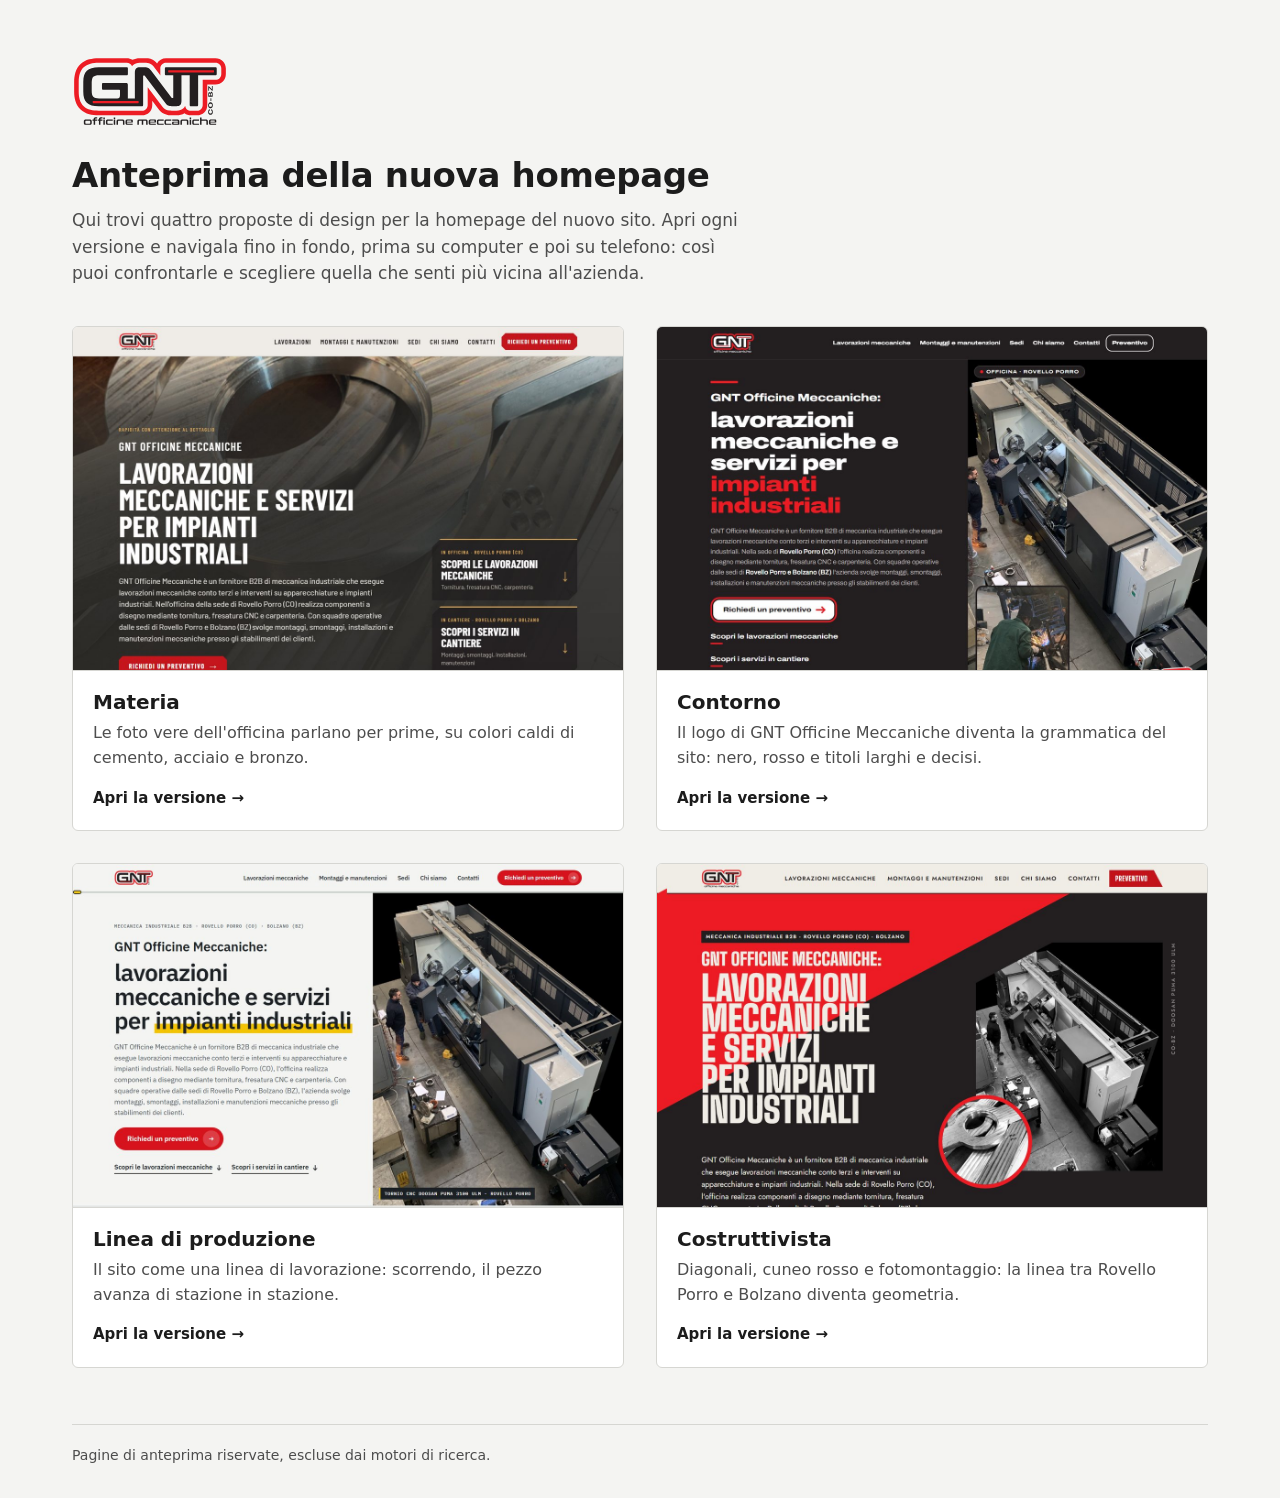
==== commit 289b8899: "Anteprima delle quattro homepage di GNT Officine Meccaniche Sostituisce l'anteprima del 20/10 con un" ====
--- a/index.html
+++ b/index.html
@@ -2,378 +2,207 @@
 <html lang="it">
 <head>
 <meta charset="utf-8">
+<meta name="robots" content="noindex, nofollow">
 <meta name="viewport" content="width=device-width, initial-scale=1">
-<title>GNT Officine Meccaniche, meccanica industriale Como-Bolzano</title>
-<meta name="description" content="GNT Officine Meccaniche: lavorazioni meccaniche conto terzi, carpenteria e montaggi in cantiere. Officine a Rovello Porro (CO) e Bolzano. Chiedi un preventivo.">
-<meta name="robots" content="noindex, nofollow">
-<link rel="canonical" href="https://filippoucchino.github.io/gnt-anteprima/">
-<meta property="og:title" content="GNT Officine Meccaniche, meccanica industriale Como-Bolzano">
-<meta property="og:description" content="GNT Officine Meccaniche: lavorazioni meccaniche conto terzi, carpenteria e montaggi in cantiere. Officine a Rovello Porro (CO) e Bolzano. Chiedi un preventivo.">
-<meta property="og:type" content="website">
-<meta property="og:url" content="https://filippoucchino.github.io/gnt-anteprima/">
-<meta property="og:locale" content="it_IT">
-<meta property="og:site_name" content="GNT Officine Meccaniche">
-<meta property="og:image" content="https://filippoucchino.github.io/gnt-anteprima/img/og/home.jpg">
-<meta property="og:image:alt" content="GNT Officine Meccaniche, Rovello Porro e Bolzano">
-<meta name="twitter:card" content="summary_large_image">
-<link rel="icon" href="/gnt-anteprima/img/favicon.ico" sizes="48x48">
-<link rel="icon" href="/gnt-anteprima/img/favicon.svg" type="image/svg+xml">
-<link rel="apple-touch-icon" href="/gnt-anteprima/img/apple-touch-icon.png">
-<meta name="theme-color" content="#231F20">
-<link rel="describedby" href="/gnt-anteprima/llms.txt">
-<link rel="preload" href="/gnt-anteprima/font/antonio-100-700.woff2" as="font" type="font/woff2" crossorigin>
-<link rel="preload" href="/gnt-anteprima/font/archivo-100-900.woff2" as="font" type="font/woff2" crossorigin>
-<link rel="stylesheet" href="/gnt-anteprima/stile.css">
-<script src="/gnt-anteprima/script.js" defer></script>
+<title>Anteprima homepage | GNT Officine Meccaniche</title>
+<meta name="description" content="Quattro proposte di design per la nuova homepage: aprile e navigale su computer e telefono.">
+<style>
+  :root {
+    --bg: #f4f4f2;
+    --surface: #ffffff;
+    --ink: #1c1c1c;
+    --ink-soft: #4d4d4d;
+    --line: #d6d6d2;
+    --line-strong: #8a8a86;
+    --focus: #1c1c1c;
+    --radius: 6px;
+    --font: system-ui, -apple-system, "Segoe UI", Roboto, "Helvetica Neue", Arial, sans-serif;
+  }
+  *, *::before, *::after { box-sizing: border-box; }
+  html { -webkit-text-size-adjust: 100%; }
+  body {
+    margin: 0;
+    background: var(--bg);
+    color: var(--ink);
+    font-family: var(--font);
+    font-size: 1rem;
+    line-height: 1.55;
+  }
+  img { display: block; max-width: 100%; height: auto; }
+
+  .wrap {
+    width: 100%;
+    max-width: 1200px;
+    margin: 0 auto;
+    padding-left: 16px;
+    padding-right: 16px;
+  }
+  @media (min-width: 640px) { .wrap { padding-left: 32px; padding-right: 32px; } }
+
+  header { padding-top: 40px; padding-bottom: 32px; }
+  @media (min-width: 900px) { header { padding-top: 56px; padding-bottom: 40px; } }
+
+  .logo { width: 132px; height: auto; margin-bottom: 28px; }
+  @media (min-width: 900px) { .logo { width: 156px; } }
+
+  h1 {
+    margin: 0 0 12px;
+    font-size: clamp(1.5rem, 1.2rem + 1.4vw, 2.125rem);
+    line-height: 1.2;
+    font-weight: 600;
+    letter-spacing: -0.01em;
+  }
+  .intro {
+    margin: 0;
+    max-width: 62ch;
+    color: var(--ink-soft);
+    font-size: 1.0625rem;
+  }
+
+  .grid {
+    list-style: none;
+    margin: 0;
+    padding: 0 0 56px;
+    display: grid;
+    grid-template-columns: 1fr;
+    gap: 20px;
+  }
+  @media (min-width: 640px) {
+    .grid { grid-template-columns: repeat(2, minmax(0, 1fr)); gap: 24px; }
+  }
+  @media (min-width: 1100px) {
+    .grid { gap: 32px; }
+  }
+
+  .card {
+    display: flex;
+    flex-direction: column;
+    height: 100%;
+    background: var(--surface);
+    border: 1px solid var(--line);
+    border-radius: var(--radius);
+    color: inherit;
+    text-decoration: none;
+    overflow: hidden;
+    transition: border-color .15s ease, box-shadow .15s ease, transform .15s ease;
+  }
+  .card img {
+    width: 100%;
+    aspect-ratio: 1200 / 750;
+    object-fit: cover;
+    border-bottom: 1px solid var(--line);
+    background: var(--line);
+  }
+  .card-body {
+    display: flex;
+    flex-direction: column;
+    flex: 1;
+    padding: 18px 20px 20px;
+  }
+  .card h2 {
+    margin: 0 0 6px;
+    font-size: 1.25rem;
+    line-height: 1.3;
+    font-weight: 600;
+  }
+  .card p {
+    margin: 0 0 16px;
+    color: var(--ink-soft);
+  }
+  .card-cta {
+    margin-top: auto;
+    font-size: .9375rem;
+    font-weight: 600;
+    color: var(--ink);
+  }
+  .card-cta span {
+    display: inline-block;
+    transition: transform .15s ease;
+  }
+
+  .card:hover {
+    border-color: var(--line-strong);
+    box-shadow: 0 6px 20px rgba(0, 0, 0, .08);
+    transform: translateY(-2px);
+  }
+  .card:hover .card-cta span { transform: translateX(3px); }
+  .card:hover .card-cta { text-decoration: underline; text-underline-offset: 3px; }
+
+  .card:focus { outline: none; }
+  .card:focus-visible {
+    outline: 3px solid var(--focus);
+    outline-offset: 4px;
+    border-color: var(--line-strong);
+  }
+
+  footer {
+    padding-bottom: 32px;
+    color: var(--ink-soft);
+    font-size: .875rem;
+  }
+  footer p { margin: 0; padding-top: 20px; border-top: 1px solid var(--line); }
+
+  @media (prefers-reduced-motion: reduce) {
+    .card, .card-cta span { transition: none; }
+    .card:hover { transform: none; }
+    .card:hover .card-cta span { transform: none; }
+  }
+</style>
 </head>
 <body>
-<a class="vai-al-contenuto" href="#contenuto">Vai al contenuto</a>
-<header class="intestazione">
-  <div class="contenitore intestazione__barra">
-    <a class="intestazione__logo intestazione__logo--completo" href="/gnt-anteprima/"><img src="/gnt-anteprima/img/gnt-logo-negativo.svg" alt="GNT Officine Meccaniche, vai alla home" width="291" height="132"></a>
-    <a class="intestazione__logo intestazione__logo--simbolo" href="/gnt-anteprima/"><img src="/gnt-anteprima/img/gnt-simbolo-negativo.svg" alt="GNT Officine Meccaniche, vai alla home" width="291" height="114"></a>
-    <nav class="intestazione__menu" aria-label="Navigazione principale">
-      <ul class="menu">
-        <li>
-          <a class="menu__voce" href="/gnt-anteprima/lavorazioni-meccaniche/" aria-expanded="false" aria-controls="tendina-lavorazioni">Lavorazioni</a>
-          <div class="tendina tendina--larga" id="tendina-lavorazioni">
-            <div class="tendina__gruppi">
-              <div><span class="etichetta">In sede</span>
-                <ul>
-                  <li><a href="/gnt-anteprima/tornitura/">Tornitura</a></li>
-                  <li><a href="/gnt-anteprima/fresatura-cnc/">Fresatura CNC</a></li>
-                  <li><a href="/gnt-anteprima/saldatura/">Saldatura</a></li>
-                  <li><a href="/gnt-anteprima/taglio-plasma-ossitaglio/">Taglio plasma e ossitaglio</a></li>
-                  <li><a href="/gnt-anteprima/carpenteria-metallica/">Carpenteria metallica</a></li>
-                  <li><a href="/gnt-anteprima/tubistica/">Tubistica</a></li>
-                  <li><a href="/gnt-anteprima/macchine-speciali/">Macchine speciali</a></li>
-                  <li><a href="/gnt-anteprima/revisione-rettifica/">Revisione e rettifica</a></li>
-                </ul>
-              </div>
-              <div><span class="etichetta">In cantiere</span>
-                <ul>
-                  <li><a href="/gnt-anteprima/montaggio-impianti-industriali/">Montaggio impianti</a></li>
-                  <li><a href="/gnt-anteprima/manutenzione-impianti-industriali/">Manutenzione impianti</a></li>
-                </ul>
-              </div>
-            </div>
-            <p class="tendina__tutte"><a href="/gnt-anteprima/lavorazioni-meccaniche/">Tutte le lavorazioni</a></p>
-          </div>
-        </li>
-        <li><a class="menu__voce" href="/gnt-anteprima/parco-macchine/">Parco macchine</a></li>
-        <li>
-          <a class="menu__voce" href="/gnt-anteprima/sedi/" aria-expanded="false" aria-controls="tendina-sedi">Sedi</a>
-          <div class="tendina tendina--stretta" id="tendina-sedi">
-            <ul>
-              <li><a href="/gnt-anteprima/sedi/rovello-porro/">Rovello Porro</a></li>
-              <li><a href="/gnt-anteprima/sedi/bolzano/">Bolzano</a></li>
-            </ul>
-          </div>
-        </li>
-        <li><a class="menu__voce" href="/gnt-anteprima/chi-siamo/">Chi siamo</a></li>
-        <li><a class="menu__voce" href="/gnt-anteprima/contatti/">Contatti</a></li>
-      </ul>
-    </nav>
-    <div class="intestazione__destra">
-      <span class="telefono telefono--intestazione intestazione__telefono"><a class="telefono__numero" href="tel:+390296750206" data-track="telefono" data-sede="rovello-porro" data-posizione="intestazione">02 96750206</a></span>
-      <a class="pulsante pulsante--contorno intestazione__pulsante intestazione__pulsante--lungo" href="/gnt-anteprima/preventivo/" data-track="preventivo" data-posizione="intestazione">Richiedi un preventivo</a>
-      <a class="pulsante pulsante--contorno intestazione__pulsante intestazione__pulsante--breve" href="/gnt-anteprima/preventivo/" data-track="preventivo" data-posizione="intestazione">Preventivo</a>
-      <button class="intestazione__apri" type="button" aria-expanded="false" aria-controls="menu-intero">Menu</button>
-    </div>
-  </div>
-</header>
-<dialog class="menu-intero" id="menu-intero" aria-label="Navigazione principale">
-  <div class="contenitore">
-    <div class="menu-intero__testa">
-      <a class="intestazione__logo intestazione__logo--simbolo" href="/gnt-anteprima/"><img src="/gnt-anteprima/img/gnt-simbolo-negativo.svg" alt="GNT Officine Meccaniche, vai alla home" width="291" height="114"></a>
-      <button class="intestazione__chiudi" type="button">Chiudi il menu</button>
-    </div>
-    <nav class="menu-intero__corpo" aria-label="Navigazione principale">
-      <ul class="menu-intero__primo">
-        <li><a href="/gnt-anteprima/lavorazioni-meccaniche/">Lavorazioni</a>
-          <div class="menu-intero__gruppo"><span class="etichetta">In sede</span>
-            <ul>
-              <li><a href="/gnt-anteprima/tornitura/">Tornitura</a></li>
-              <li><a href="/gnt-anteprima/fresatura-cnc/">Fresatura CNC</a></li>
-              <li><a href="/gnt-anteprima/saldatura/">Saldatura</a></li>
-              <li><a href="/gnt-anteprima/taglio-plasma-ossitaglio/">Taglio plasma e ossitaglio</a></li>
-              <li><a href="/gnt-anteprima/carpenteria-metallica/">Carpenteria metallica</a></li>
-              <li><a href="/gnt-anteprima/tubistica/">Tubistica</a></li>
-              <li><a href="/gnt-anteprima/macchine-speciali/">Macchine speciali</a></li>
-              <li><a href="/gnt-anteprima/revisione-rettifica/">Revisione e rettifica</a></li>
-            </ul>
-          </div>
-          <div class="menu-intero__gruppo"><span class="etichetta">In cantiere</span>
-            <ul>
-              <li><a href="/gnt-anteprima/montaggio-impianti-industriali/">Montaggio impianti</a></li>
-              <li><a href="/gnt-anteprima/manutenzione-impianti-industriali/">Manutenzione impianti</a></li>
-              <li><a href="/gnt-anteprima/lavorazioni-meccaniche/">Tutte le lavorazioni</a></li>
-            </ul>
-          </div>
-        </li>
-        <li><a href="/gnt-anteprima/parco-macchine/">Parco macchine</a></li>
-        <li><a href="/gnt-anteprima/sedi/">Sedi</a>
-          <div class="menu-intero__gruppo">
-            <ul>
-              <li><a href="/gnt-anteprima/sedi/rovello-porro/">Rovello Porro</a></li>
-              <li><a href="/gnt-anteprima/sedi/bolzano/">Bolzano</a></li>
-            </ul>
-          </div>
-        </li>
-        <li><a href="/gnt-anteprima/chi-siamo/">Chi siamo</a></li>
-        <li><a href="/gnt-anteprima/contatti/">Contatti</a></li>
-      </ul>
-      <div class="menu-intero__piede">
-        <span class="telefono telefono--con-orario"><a class="telefono__numero" href="tel:+390296750206" data-track="telefono" data-sede="rovello-porro" data-posizione="intestazione">02 96750206</a><span class="telefono__orario">lunedì–venerdì 8:00–12:00 e 13:00–17:00</span></span>
-        <a class="pulsante pulsante--primario pulsante--largo" href="/gnt-anteprima/preventivo/" data-track="preventivo" data-posizione="intestazione">Richiedi un preventivo</a>
-      </div>
-    </nav>
-  </div>
-</dialog>
-<main id="contenuto">
-<section class="apertura apertura--video apertura--home fondo--nero" data-pieno-dopo-apertura aria-labelledby="titolo-pagina">
-  <div class="contenitore">
-    <div class="apertura__pannello">
-      <h1 class="apertura__h1" id="titolo-pagina"><span class="livello-1">Officina meccanica industriale a Rovello Porro (CO) e Bolzano:</span> <span class="livello-2">lavorazioni conto terzi, carpenteria e cantieri</span></h1>
-      <div class="apertura__testo">
-        <p>GNT Officine Meccaniche: lavorazioni meccaniche conto terzi, carpenteria e montaggi industriali in cantiere. Officine a Rovello Porro (CO) e Bolzano. È il marchio di due società, GNT S.R.L. e GNT BOLZANO S.R.L., ed è l'officina meccanica industriale che lavora per aziende manifatturiere e stabilimenti: non un'autofficina, non una delle altre aziende che in rete portano la sigla GNT.</p>
-        <p>Un'unica officina per pezzi a disegno, carpenteria e lavori in cantiere: GNT lavora il pezzo in sede, fino a 5 metri di lunghezza, e lo monta nello stabilimento del cliente con le proprie squadre. Invia il disegno per un preventivo.</p>
-      </div>
-      <p class="apertura__percorsi"><a href="/gnt-anteprima/lavorazioni-meccaniche/">Lavorazioni in sede</a> · <a href="/gnt-anteprima/montaggio-impianti-industriali/">Lavori in cantiere</a></p>
-      <div class="inviti">
-        <a class="pulsante pulsante--primario" href="/gnt-anteprima/preventivo/" data-track="preventivo" data-posizione="hero">Richiedi un preventivo</a>
-        <span class="telefono telefono--con-orario"><span class="telefono__etichetta visivamente-nascosto">Telefono</span><a class="telefono__numero" href="tel:+390296750206" data-track="telefono" data-sede="rovello-porro" data-posizione="hero">02 96750206</a><span class="telefono__orario">lunedì–venerdì 8:00–12:00 e 13:00–17:00</span></span>
-      </div>
-    </div>
-    <div class="video video--apertura video--apertura-home apertura__video" style="--fuoco: 70% 45%">
-      <img class="video__poster" src="/gnt-anteprima/img/tornitura-pezzo-lungo-truciolo-16x9-1600.webp" srcset="/gnt-anteprima/img/tornitura-pezzo-lungo-truciolo-16x9-800.webp 800w, /gnt-anteprima/img/tornitura-pezzo-lungo-truciolo-16x9-1200.webp 1200w, /gnt-anteprima/img/tornitura-pezzo-lungo-truciolo-16x9-1600.webp 1600w, /gnt-anteprima/img/tornitura-pezzo-lungo-truciolo-16x9-1920.webp 1920w" sizes="100vw" width="1920" height="1080" alt="Albero lungo in lavorazione su un tornio parallelo con lunetta, il truciolo che si stacca dall'utensile" loading="eager" fetchpriority="high" decoding="async">
-      <video class="video__file" muted playsinline loop preload="none" aria-hidden="true" tabindex="-1" data-webm="/video/tornitura-pezzo-lungo-truciolo.webm" data-mp4="/video/tornitura-pezzo-lungo-truciolo.mp4" width="1280" height="720"></video>
-      <button class="video__pausa" type="button" aria-label="Metti in pausa il video" aria-pressed="false" data-pausa="Pausa" data-riprendi="Riprendi" data-aria-pausa="Metti in pausa il video" data-aria-riprendi="Riprendi il video">Pausa</button>
-    </div>
-  </div>
-</section>
-
-<section class="sezione sezione--ampia sezione--rada fondo--nero" aria-labelledby="sez-macchine">
-  <div class="contenitore griglia griglia--ampia">
-    <div class="sezione__testa col-12">
-      <h2 id="sez-macchine">Pezzi fino a 5 metri: le macchine</h2>
-      <p>Ogni capacità dichiarata da GNT ha la macchina che la prova, nell'officina di Rovello Porro. Quattro numeri, quattro macchine, tutte descritte con le loro corse nella pagina del <a class="peso" href="/gnt-anteprima/parco-macchine/">parco macchine con le corse dichiarate</a>.</p>
-    </div>
-    <ul class="numero-gigante numero-gigante--barra col-12">
-      <li class="numero-gigante__riga" style="--proporzione: 1">
-        <p class="numero-gigante__valore"><strong>5000<span class="numero-gigante__unita">mm</span></strong></p>
-        <p class="numero-gigante__macchina">tra le punte con lunetta: <a href="/gnt-anteprima/parco-macchine/">tornio parallelo con visualizzatore da <span class="misura">5000 mm</span></a></p>
-        <div class="numero-gigante__barra-riga"><div class="numero-gigante__barra"></div></div>
-      </li>
-      <li class="numero-gigante__riga" style="--proporzione: 0.14">
-        <p class="numero-gigante__valore"><strong>700<span class="numero-gigante__unita">mm</span></strong></p>
-        <p class="numero-gigante__macchina">di diametro: <a href="/gnt-anteprima/parco-macchine/">asse X dello stesso tornio parallelo</a></p>
-        <div class="numero-gigante__barra-riga"><div class="numero-gigante__barra"></div></div>
-      </li>
-      <li class="numero-gigante__riga" style="--proporzione: 0.76">
-        <p class="numero-gigante__valore"><strong>3800<span class="numero-gigante__unita">× 990 × 1600 mm</span></strong></p>
-        <p class="numero-gigante__macchina">di corsa: <a href="/gnt-anteprima/parco-macchine/">fresa Mecof con controllo Selca S4000</a></p>
-        <div class="numero-gigante__barra-riga"><div class="numero-gigante__barra"></div></div>
-      </li>
-      <li class="numero-gigante__riga" style="--proporzione: 0.6">
-        <p class="numero-gigante__valore"><strong>1500<span class="numero-gigante__unita">× 3000 mm</span></strong></p>
-        <p class="numero-gigante__macchina">di tavola per lamiere da <span class="misura">1 a 20 mm</span>: <a href="/gnt-anteprima/parco-macchine/">banco di taglio al plasma da <span class="misura">120 A</span></a></p>
-        <div class="numero-gigante__barra-riga"><div class="numero-gigante__barra"></div><span class="numero-gigante__nota">lato lungo della tavola: 3000 mm</span></div>
+  <header class="wrap">
+    <img class="logo" src="media/logo/svg/gnt-logo-colori.svg" width="292" height="132" alt="GNT Officine Meccaniche">
+    <h1>Anteprima della nuova homepage</h1>
+    <p class="intro">Qui trovi quattro proposte di design per la homepage del nuovo sito. Apri ogni versione e navigala fino in fondo, prima su computer e poi su telefono: così puoi confrontarle e scegliere quella che senti più vicina all'azienda.</p>
+  </header>
+
+  <main class="wrap">
+    <ul class="grid">
+      <li>
+        <a class="card" href="materia/">
+          <img src="anteprime/materia.jpg" width="1200" height="750" alt="Prima schermata della versione Materia: foto di un pezzo lavorato in acciaio a tutta pagina, titolo bianco su toni scuri e caldi.">
+          <div class="card-body">
+            <h2>Materia</h2>
+            <p>Le foto vere dell'officina parlano per prime, su colori caldi di cemento, acciaio e bronzo.</p>
+            <span class="card-cta">Apri la versione <span aria-hidden="true">→</span></span>
+          </div>
+        </a>
+      </li>
+      <li>
+        <a class="card" href="contorno/">
+          <img src="anteprime/contorno.jpg" width="1200" height="750" alt="Prima schermata della versione Contorno: fondo nero, titolo bianco e rosso a sinistra, foto dell'officina a destra.">
+          <div class="card-body">
+            <h2>Contorno</h2>
+            <p>Il logo di GNT Officine Meccaniche diventa la grammatica del sito: nero, rosso e titoli larghi e decisi.</p>
+            <span class="card-cta">Apri la versione <span aria-hidden="true">→</span></span>
+          </div>
+        </a>
+      </li>
+      <li>
+        <a class="card" href="linea-di-produzione/">
+          <img src="anteprime/linea-di-produzione.jpg" width="1200" height="750" loading="lazy" decoding="async" alt="Prima schermata della versione Linea di produzione: fondo chiaro, titolo scuro con evidenziatura gialla, foto del tornio CNC a destra.">
+          <div class="card-body">
+            <h2>Linea di produzione</h2>
+            <p>Il sito come una linea di lavorazione: scorrendo, il pezzo avanza di stazione in stazione.</p>
+            <span class="card-cta">Apri la versione <span aria-hidden="true">→</span></span>
+          </div>
+        </a>
+      </li>
+      <li>
+        <a class="card" href="costruttivista/">
+          <img src="anteprime/costruttivista.jpg" width="1200" height="750" loading="lazy" decoding="async" alt="Prima schermata della versione Costruttivista: diagonale rossa su fondo nero, titolo bianco stretto e fotomontaggio in bianco e nero dell'officina.">
+          <div class="card-body">
+            <h2>Costruttivista</h2>
+            <p>Diagonali, cuneo rosso e fotomontaggio: la linea tra Rovello Porro e Bolzano diventa geometria.</p>
+            <span class="card-cta">Apri la versione <span aria-hidden="true">→</span></span>
+          </div>
+        </a>
       </li>
     </ul>
-    <figure class="foto foto--4-3 foto--asta foto--asta-destra compare col-8" style="--fuoco: 50% 32%; --asta-x-s: 55%; --asta-y-s: 21%; --asta-x-l: 55%; --asta-y-l: 21%">
-      <div class="foto__riquadro">
-        <img src="/gnt-anteprima/img/fresa-mecof-controllo-selca-s4000-4x3-800.webp" srcset="/gnt-anteprima/img/fresa-mecof-controllo-selca-s4000-4x3-400.webp 400w, /gnt-anteprima/img/fresa-mecof-controllo-selca-s4000-4x3-800.webp 800w, /gnt-anteprima/img/fresa-mecof-controllo-selca-s4000-4x3-1070.webp 1070w" sizes="(min-width: 1024px) 60vw, 100vw" width="1070" height="802" alt="Fresa a portale Mecof con controllo Selca S4000, corsa 3800 mm" loading="lazy" decoding="async">
-        <span class="foto__asta" aria-hidden="true"></span><span class="foto__linea" aria-hidden="true"></span>
-      </div>
-      <figcaption class="foto__didascalia">Fresa Mecof, corsa 3800 × 990 × 1600 mm, officina di Rovello Porro</figcaption>
-    </figure>
-  </div>
-</section>
-
-<section class="sezione sezione--ferma fondo--chiaro" aria-labelledby="sez-officina">
-  <div class="contenitore griglia">
-    <div class="sezione__testa col-5">
-      <h2 id="sez-officina">Cosa fate in officina?</h2>
-      <p>In officina GNT esegue otto lavorazioni a disegno, per pezzi singoli, piccoli lotti e pezzi grandi, nella sede di Rovello Porro: ogni scheda riporta la capacità chiave e porta alla pagina del servizio. Tutte le schede sono raccolte nella pagina di <a class="peso" href="/gnt-anteprima/lavorazioni-meccaniche/">tutte le lavorazioni meccaniche conto terzi</a>.</p>
-      <figure class="foto foto--4-3 foto--asta" style="--fuoco: 50% 30%; --asta-x-s: 41%; --asta-y-s: 27%; --asta-x-l: 41%; --asta-y-l: 27%">
-        <div class="foto__riquadro">
-          <img src="/gnt-anteprima/img/componente-meccanico-fresato-dettaglio-4x3-800.webp" srcset="/gnt-anteprima/img/componente-meccanico-fresato-dettaglio-4x3-400.webp 400w, /gnt-anteprima/img/componente-meccanico-fresato-dettaglio-4x3-800.webp 800w, /gnt-anteprima/img/componente-meccanico-fresato-dettaglio-4x3-1200.webp 1200w" sizes="(min-width: 1024px) 40vw, 100vw" width="1200" height="900" alt="Componente meccanico fresato a croce con foro centrale sul banco dell'officina GNT di Rovello Porro" loading="lazy" decoding="async">
-          <span class="foto__asta" aria-hidden="true"></span><span class="foto__linea" aria-hidden="true"></span>
-        </div>
-        <figcaption class="foto__didascalia">Componente fresato a disegno, officina GNT di Rovello Porro</figcaption>
-      </figure>
-    </div>
-    <ul class="riga-servizio riga-servizio--colonna riga-servizio--cascata col-7">
-      <li class="riga-servizio__riga compare" style="--i: 0"><h3 class="riga-servizio__nome"><a href="/gnt-anteprima/tornitura/">Tornitura conto terzi fino a 5 metri</a></h3><span class="riga-servizio__sep">: </span><p class="riga-servizio__descrizione">tornio CNC Doosan Puma 3100 e torni paralleli con lunetta, pezzi fino a <span class="misura">5000 mm</span> tra le punte</p></li>
-      <li class="riga-servizio__riga compare" style="--i: 1"><h3 class="riga-servizio__nome"><a href="/gnt-anteprima/fresatura-cnc/">Fresatura CNC con corsa 3800 mm</a></h3><span class="riga-servizio__sep">: </span><p class="riga-servizio__descrizione">fresa Mecof con corsa <span class="misura">3800 × 990 × 1600 mm</span>, centri di lavoro a 2 e 3 assi</p></li>
-      <li class="riga-servizio__riga compare" style="--i: 2"><h3 class="riga-servizio__nome"><a href="/gnt-anteprima/saldatura/">Saldatura MIG e TIG in officina e in cantiere</a></h3><span class="riga-servizio__sep">: </span><p class="riga-servizio__descrizione">saldatura MIG e TIG, manuale e semiautomatica di acciaio al carbonio</p></li>
-      <li class="riga-servizio__riga compare" style="--i: 3"><h3 class="riga-servizio__nome"><a href="/gnt-anteprima/taglio-plasma-ossitaglio/">Ossitaglio e taglio al plasma di lamiere</a></h3><span class="riga-servizio__sep">: </span><p class="riga-servizio__descrizione">taglio al plasma da <span class="misura">1 a 20 mm</span> su tavola <span class="misura">1500 × 3000 mm</span>, ossitaglio oltre</p></li>
-      <li class="riga-servizio__riga compare" style="--i: 4"><h3 class="riga-servizio__nome"><a href="/gnt-anteprima/carpenteria-metallica/">Carpenteria metallica industriale</a></h3><span class="riga-servizio__sep">: </span><p class="riga-servizio__descrizione">carpenteria metallica medio-pesante, strutture, basamenti, telai e supporti</p></li>
-      <li class="riga-servizio__riga compare" style="--i: 5"><h3 class="riga-servizio__nome"><a href="/gnt-anteprima/tubistica/">Tubistica: prefabbricazione e montaggio</a></h3><span class="riga-servizio__sep">: </span><p class="riga-servizio__descrizione">tubistica industriale, tubazioni flangiate prefabbricate e montate in impianto</p></li>
-      <li class="riga-servizio__riga compare" style="--i: 6"><h3 class="riga-servizio__nome"><a href="/gnt-anteprima/macchine-speciali/">Costruzione di macchine speciali</a></h3><span class="riga-servizio__sep">: </span><p class="riga-servizio__descrizione">componenti e apparecchiature su misura, dal pezzo alla macchina</p></li>
-      <li class="riga-servizio__riga compare" style="--i: 7"><h3 class="riga-servizio__nome"><a href="/gnt-anteprima/revisione-rettifica/">Revisione e rettifica di pezzi meccanici</a></h3><span class="riga-servizio__sep">: </span><p class="riga-servizio__descrizione">alberi, boccole e sedi usurati ripristinati o rifatti</p></li>
-    </ul>
-  </div>
-</section>
-
-<section class="sezione fondo--lamiera" aria-labelledby="sez-cantiere">
-  <div class="contenitore griglia">
-    <div class="col-6">
-      <div class="sezione__testa">
-        <h2 id="sez-cantiere">Venite nel mio stabilimento?</h2>
-        <p>Sì: in cantiere le squadre GNT montano, smontano e mantengono impianti industriali, partendo da Rovello Porro per la Lombardia e il Nord Italia e da Bolzano per l'Alto Adige e il Trentino. L'officina resta dietro al cantiere per rifare i pezzi.</p>
-      </div>
-      <ul class="riga-servizio riga-servizio--colonna riga-servizio--cascata testo__dopo">
-        <li class="riga-servizio__riga compare" style="--i: 0"><h3 class="riga-servizio__nome"><a href="/gnt-anteprima/montaggio-impianti-industriali/">Montaggio e smontaggio di impianti industriali</a></h3><span class="riga-servizio__sep">: </span><p class="riga-servizio__descrizione">montaggio di impianti industriali, linee e macchinari, trasferimenti, montaggi meccanici di carpenterie e tubazioni</p></li>
-        <li class="riga-servizio__riga compare" style="--i: 1"><h3 class="riga-servizio__nome"><a href="/gnt-anteprima/manutenzione-impianti-industriali/">Manutenzione meccanica di impianti</a></h3><span class="riga-servizio__sep">: </span><p class="riga-servizio__descrizione">manutenzione industriale programmata e su guasto, installazione di apparecchiature</p></li>
-      </ul>
-      <p class="testo__dopo">Saldatura e tubistica si fanno anche in cantiere, sull'impianto del cliente.</p>
-    </div>
-    <figure class="foto foto--16-9 foto--fascia compare col-6" style="--fuoco: 50% 60%">
-      <div class="foto__riquadro">
-        <img src="/gnt-anteprima/img/montaggio-linea-di-produzione-stabilimento-cliente-16x9-1200.webp" srcset="/gnt-anteprima/img/montaggio-linea-di-produzione-stabilimento-cliente-16x9-800.webp 800w, /gnt-anteprima/img/montaggio-linea-di-produzione-stabilimento-cliente-16x9-1200.webp 1200w, /gnt-anteprima/img/montaggio-linea-di-produzione-stabilimento-cliente-16x9-1600.webp 1600w" sizes="(min-width: 1024px) 50vw, 100vw" width="1600" height="900" alt="Montatori al lavoro su una linea in uno stabilimento del cliente" loading="lazy" decoding="async">
-      </div>
-    </figure>
-  </div>
-</section>
-
-<section class="sezione sezione--densa fondo--chiaro" aria-labelledby="sez-settori">
-  <div class="contenitore griglia griglia--stretta">
-    <div class="sezione__testa col-12">
-      <h2 id="sez-settori">Lavorate nel mio settore?</h2>
-      <p>GNT lavora per cinque settori industriali; i nomi dei clienti si pubblicano solo con la loro autorizzazione scritta, e fino ad allora ogni referenza è un segnaposto dichiarato con il solo settore.</p>
-    </div>
-    <ul class="settori col-12">
-      <li><span class="settori__nome">Siderurgia e acciaierie</span><span class="settori__sep">: </span><span class="settori__servizi">tornitura, fresatura, montaggi e manutenzione di impianti</span></li>
-      <li><span class="settori__nome">Componenti automotive</span><span class="settori__sep">: </span><span class="settori__servizi">tornitura e fresatura di pezzi a disegno</span></li>
-      <li><span class="settori__nome">Film plastici e packaging</span><span class="settori__sep">: </span><span class="settori__servizi">montaggi e manutenzione di impianti</span></li>
-      <li><span class="settori__nome">Sollevamento e movimentazione</span><span class="settori__sep">: </span><span class="settori__servizi">carpenteria e macchine speciali</span></li>
-      <li><span class="settori__nome">Costruttori di macchine e impianti</span><span class="settori__sep">: </span><span class="settori__servizi">carpenteria, macchine speciali, fresatura</span></li>
-    </ul>
-  </div>
-</section>
-
-<section class="sezione fondo--lamiera" aria-labelledby="sez-sedi">
-  <div class="contenitore griglia">
-    <div class="sezione__testa col-12">
-      <h2 id="sez-sedi">Due società, due officine</h2>
-      <p>GNT Officine Meccaniche sono due società con due officine: GNT S.R.L. a Rovello Porro (CO), nell'area industriale di Saronno, e GNT BOLZANO S.R.L. a Bolzano. Le lavorazioni in officina viaggiano in tutta Italia; i cantieri partono dalla sede più vicina. Le due sono descritte nella pagina delle <a class="peso" href="/gnt-anteprima/sedi/">due sedi</a>.</p>
-    </div>
-    <address class="blocco-sede blocco-sede--standard col-6">
-      <p class="blocco-sede__titolo"><strong>GNT S.R.L.</strong>, <a href="/gnt-anteprima/sedi/rovello-porro/">officina di Rovello Porro (CO)</a></p>
-      <p class="blocco-sede__riga"><span class="telefono"><span class="telefono__etichetta visivamente-nascosto">Telefono</span><a class="telefono__numero" href="tel:+390296750206" data-track="telefono" data-sede="rovello-porro" data-posizione="dopo-prova">02 96750206</a></span></p>
-      <p class="blocco-sede__riga">Via Giovanni Battista Grassi 5, 22070 Rovello Porro (CO)</p>
-      <p class="blocco-sede__riga">lunedì–venerdì 8:00–12:00 e 13:00–17:00</p>
-    </address>
-    <address class="blocco-sede blocco-sede--standard col-6">
-      <p class="blocco-sede__titolo"><strong>GNT BOLZANO S.R.L.</strong>, <a href="/gnt-anteprima/sedi/bolzano/">sede di Bolzano</a></p>
-      <p class="blocco-sede__riga"><span class="telefono__etichetta visivamente-nascosto">Email</span><a class="blocco-sede__email-testa" href="mailto:info@gntbolzano.com" data-track="email" data-sede="bolzano" data-posizione="dopo-prova">info@gntbolzano.com</a></p>
-      <p class="blocco-sede__riga">Via Louis Braille 12, 39100 Bolzano</p>
-    </address>
-    <p class="col-12">Chi è GNT, da quando e con quante persone è nella pagina su <a class="peso" href="/gnt-anteprima/chi-siamo/">chi è GNT Officine Meccaniche</a>.</p>
-  </div>
-</section>
-
-<section class="sezione chiusura fondo--chiaro" aria-labelledby="sez-preventivo">
-  <div class="contenitore griglia">
-    <div class="col-7">
-      <div class="chiusura__testo">
-        <h2 id="sez-preventivo">Come chiedere un preventivo</h2>
-        <p>Per rispondere GNT ha bisogno del disegno o delle foto del pezzo (PDF, DXF, STEP), del materiale, della quantità, delle tolleranze se critiche e della data di consegna desiderata; per i cantieri, luogo, tipo di impianto, periodo e foto. La richiesta arriva all'officina di Rovello Porro, che risponde per email o telefono in orario d'ufficio.</p>
-      </div>
-      <div class="inviti">
-        <a class="pulsante pulsante--primario" href="/gnt-anteprima/preventivo/" data-track="preventivo" data-posizione="fine-pagina">Richiedi un preventivo</a>
-        <span class="telefono"><span class="telefono__etichetta visivamente-nascosto">Telefono</span><a class="telefono__numero" href="tel:+390296750206" data-track="telefono" data-sede="rovello-porro" data-posizione="fine-pagina">02 96750206</a></span>
-        <a class="peso" href="/gnt-anteprima/contatti/">Telefono, email e PEC</a>
-      </div>
-    </div>
-    <address class="blocco-sede blocco-sede--ridotto chiusura__prova col-5">
-      <p class="blocco-sede__titolo"><strong>GNT S.R.L.</strong></p>
-      <p class="blocco-sede__riga"><span class="telefono"><span class="telefono__etichetta visivamente-nascosto">tel.</span><a class="telefono__numero" href="tel:+390296750206" data-track="telefono" data-sede="rovello-porro" data-posizione="fine-pagina">02 96750206</a></span></p>
-      <p class="blocco-sede__riga">Via Giovanni Battista Grassi 5, 22070 Rovello Porro (CO)</p>
-      <p class="blocco-sede__riga"><a class="peso" href="/gnt-anteprima/sedi/rovello-porro/">Officina di Rovello Porro (CO)</a></p>
-    </address>
-  </div>
-</section>
-</main>
-<footer class="pie-pagina">
-  <div class="contenitore">
-    <div class="pie-pagina__societa">
-      <span class="etichetta">Le due società</span>
-      <address class="blocco-sede blocco-sede--standard">
-        <p class="blocco-sede__titolo"><strong>GNT S.R.L.</strong></p>
-        <p class="blocco-sede__riga"><span class="telefono"><span class="telefono__etichetta">tel.</span><a class="telefono__numero" href="tel:+390296750206" data-track="telefono" data-sede="rovello-porro" data-posizione="piede">02 96750206</a></span></p>
-        <p class="blocco-sede__riga"><a href="mailto:info@gntmeccanica.com" data-track="email" data-sede="rovello-porro" data-posizione="piede">info@gntmeccanica.com</a></p>
-        <p class="blocco-sede__riga">Via Giovanni Battista Grassi 5,<br>22070 Rovello Porro (CO)</p>
-        <p class="blocco-sede__riga">lunedì–venerdì 8:00–12:00 e 13:00–17:00</p>
-        <p class="blocco-sede__riga"><a class="peso" href="https://maps.google.com/?cid=17823239851074516820" target="_blank" rel="noopener" data-track="indicazioni" data-sede="rovello-porro" data-posizione="piede">Indicazioni stradali</a></p>
-        <p class="blocco-sede__legale">P.IVA 03702720131 · REA CO-328628 · PEC gntsrlmeccanica@pec.it</p>
-      </address>
-      <address class="blocco-sede blocco-sede--standard">
-        <p class="blocco-sede__titolo"><strong>GNT BOLZANO S.R.L.</strong></p>
-        <p class="blocco-sede__riga"><a class="blocco-sede__email-testa" href="mailto:info@gntbolzano.com" data-track="email" data-sede="bolzano" data-posizione="piede">info@gntbolzano.com</a></p>
-        <p class="blocco-sede__riga">Via Louis Braille 12,<br>39100 Bolzano</p>
-        <p class="blocco-sede__legale">P.IVA 03129960211 · REA BZ-234580 · PEC gntbolzanosrl@legalmail.it</p>
-      </address>
-    </div>
-    <div class="pie-pagina__sotto">
-      <div class="pie-pagina__logo"><img src="/gnt-anteprima/img/gnt-logo-negativo.svg" alt="GNT Officine Meccaniche" width="291" height="132"></div>
-      <nav class="pie-pagina__colonna pie-pagina__lavorazioni" aria-label="Collegamenti del piè di pagina">
-        <span class="etichetta">Lavorazioni</span>
-        <div class="pie-pagina__gruppi">
-          <div><span class="etichetta">In sede</span>
-            <ul>
-              <li><a href="/gnt-anteprima/tornitura/">Tornitura</a></li>
-              <li><a href="/gnt-anteprima/fresatura-cnc/">Fresatura CNC</a></li>
-              <li><a href="/gnt-anteprima/saldatura/">Saldatura</a></li>
-              <li><a href="/gnt-anteprima/taglio-plasma-ossitaglio/">Taglio plasma e ossitaglio</a></li>
-              <li><a href="/gnt-anteprima/carpenteria-metallica/">Carpenteria metallica</a></li>
-              <li><a href="/gnt-anteprima/tubistica/">Tubistica</a></li>
-              <li><a href="/gnt-anteprima/macchine-speciali/">Macchine speciali</a></li>
-              <li><a href="/gnt-anteprima/revisione-rettifica/">Revisione e rettifica</a></li>
-            </ul>
-          </div>
-          <div><span class="etichetta">In cantiere</span>
-            <ul>
-              <li><a href="/gnt-anteprima/montaggio-impianti-industriali/">Montaggio impianti</a></li>
-              <li><a href="/gnt-anteprima/manutenzione-impianti-industriali/">Manutenzione impianti</a></li>
-            </ul>
-          </div>
-        </div>
-      </nav>
-      <nav class="pie-pagina__colonna pie-pagina__sito" aria-label="Pagine del sito">
-        <span class="etichetta">Il sito</span>
-        <ul>
-          <li><a href="/gnt-anteprima/parco-macchine/">Parco macchine</a></li>
-          <li><a href="/gnt-anteprima/sedi/">Sedi</a></li>
-          <li><a href="/gnt-anteprima/chi-siamo/">Chi siamo</a></li>
-          <li><a href="/gnt-anteprima/contatti/">Contatti</a></li>
-          <li><a href="/gnt-anteprima/preventivo/">Richiedi un preventivo</a></li>
-        </ul>
-      </nav>
-    </div>
-    <div class="pie-pagina__finale">
-      <ul>
-        <li><a href="/gnt-anteprima/privacy/">Privacy</a></li>
-        <li><a href="/gnt-anteprima/cookie-policy/">Cookie policy</a></li>
-        <li><button type="button" data-track="cookie-preferenze">Preferenze cookie</button></li>
-        <li><a href="/gnt-anteprima/note-legali/">Note legali</a></li>
-      </ul>
-      <p>GNT Officine Meccaniche è il marchio delle due società GNT S.R.L. e GNT BOLZANO S.R.L.</p>
-    </div>
-  </div>
-</footer>
-<div class="cookie cookie--aperto" role="region" aria-label="Cookie e misurazione delle visite">
-  <div class="cookie__corpo">
-    <p class="cookie__titolo">Cookie e misurazione delle visite</p>
-    <p class="cookie__testo">Questo sito usa cookie necessari al funzionamento e, se accetti, strumenti di statistica (Google Analytics, Microsoft Clarity) per capire quali pagine vengono lette. Puoi cambiare idea quando vuoi da «Preferenze cookie» nel piè di pagina. <a href="/gnt-anteprima/cookie-policy/">Cookie policy</a> · <a href="/gnt-anteprima/privacy/">Privacy</a></p>
-    <div class="cookie__pulsanti">
-      <button class="pulsante pulsante--contorno" type="button">Accetta tutti</button>
-      <button class="pulsante pulsante--contorno" type="button">Solo necessari</button>
-      <button class="cookie__scegli" type="button">Scegli</button>
-    </div>
-  </div>
-</div>
+  </main>
+
+  <footer class="wrap">
+    <p>Pagine di anteprima riservate, escluse dai motori di ricerca.</p>
+  </footer>
 </body>
 </html>
